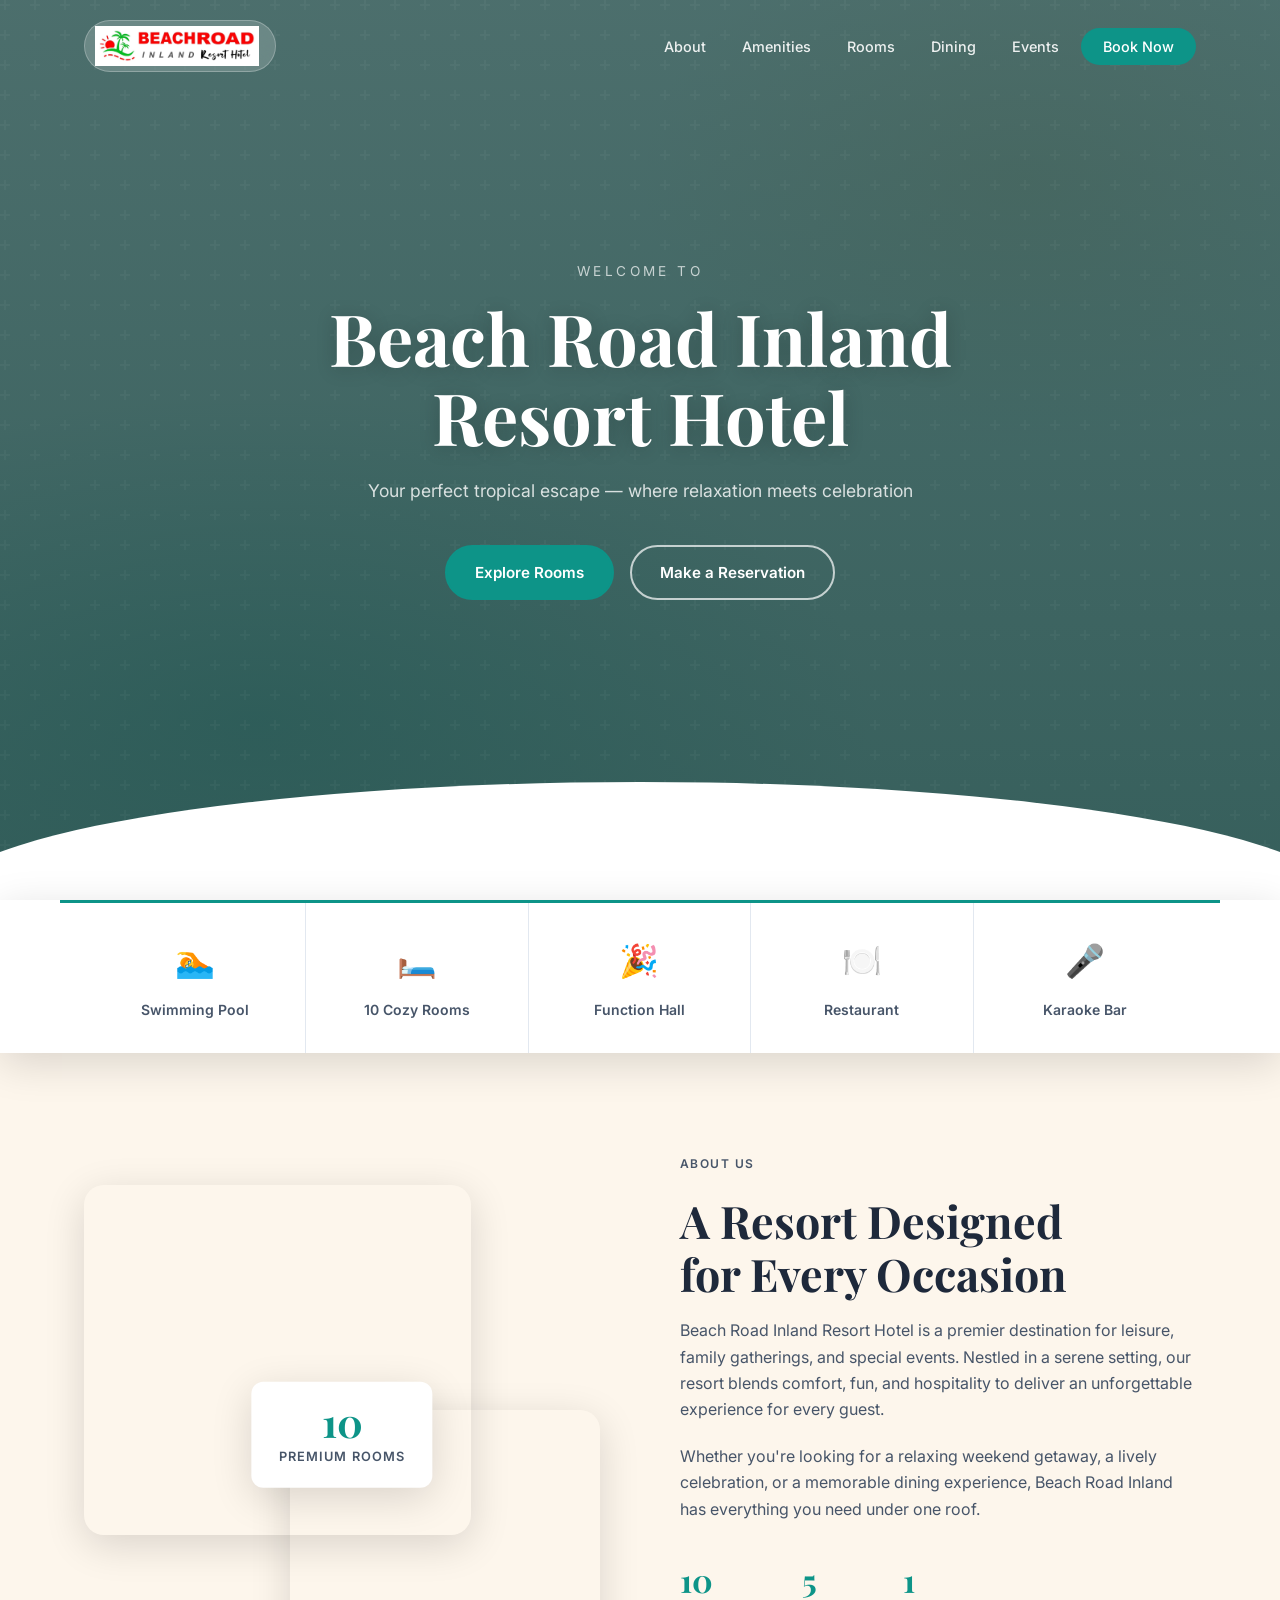
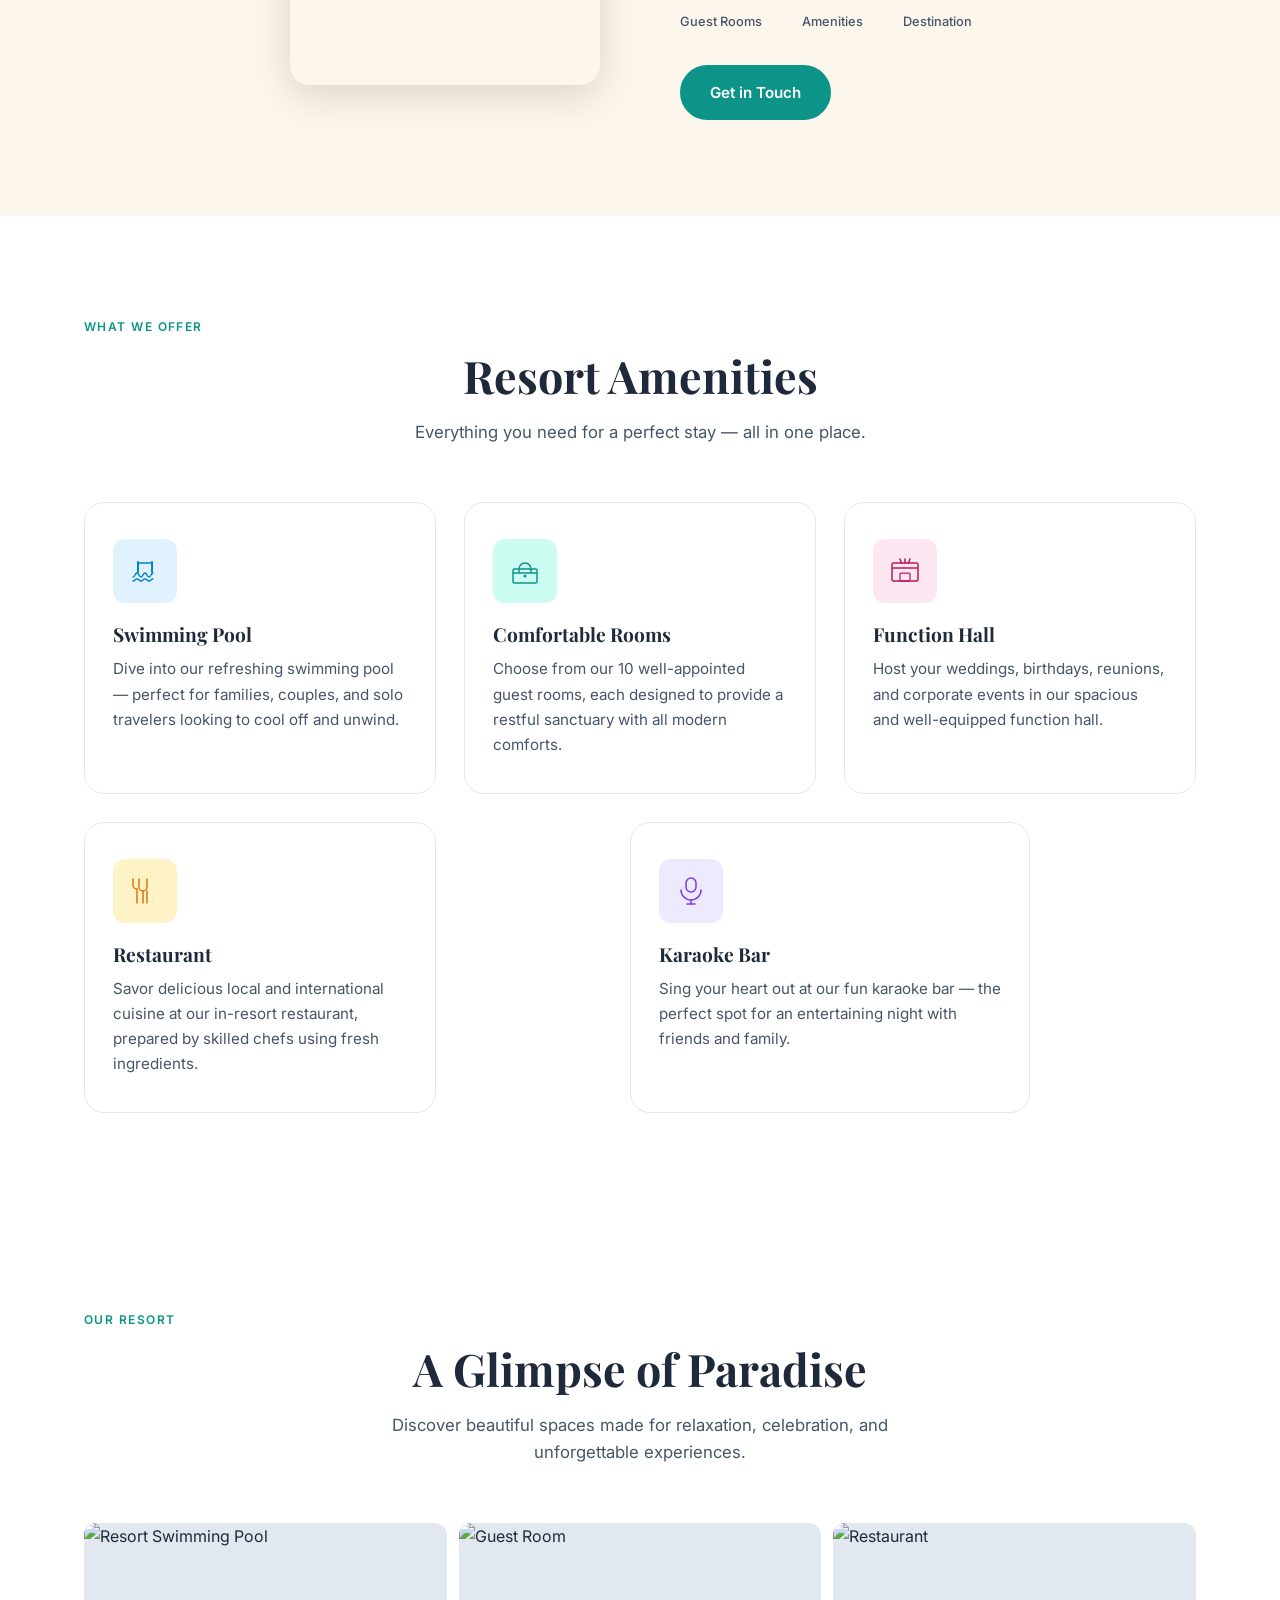
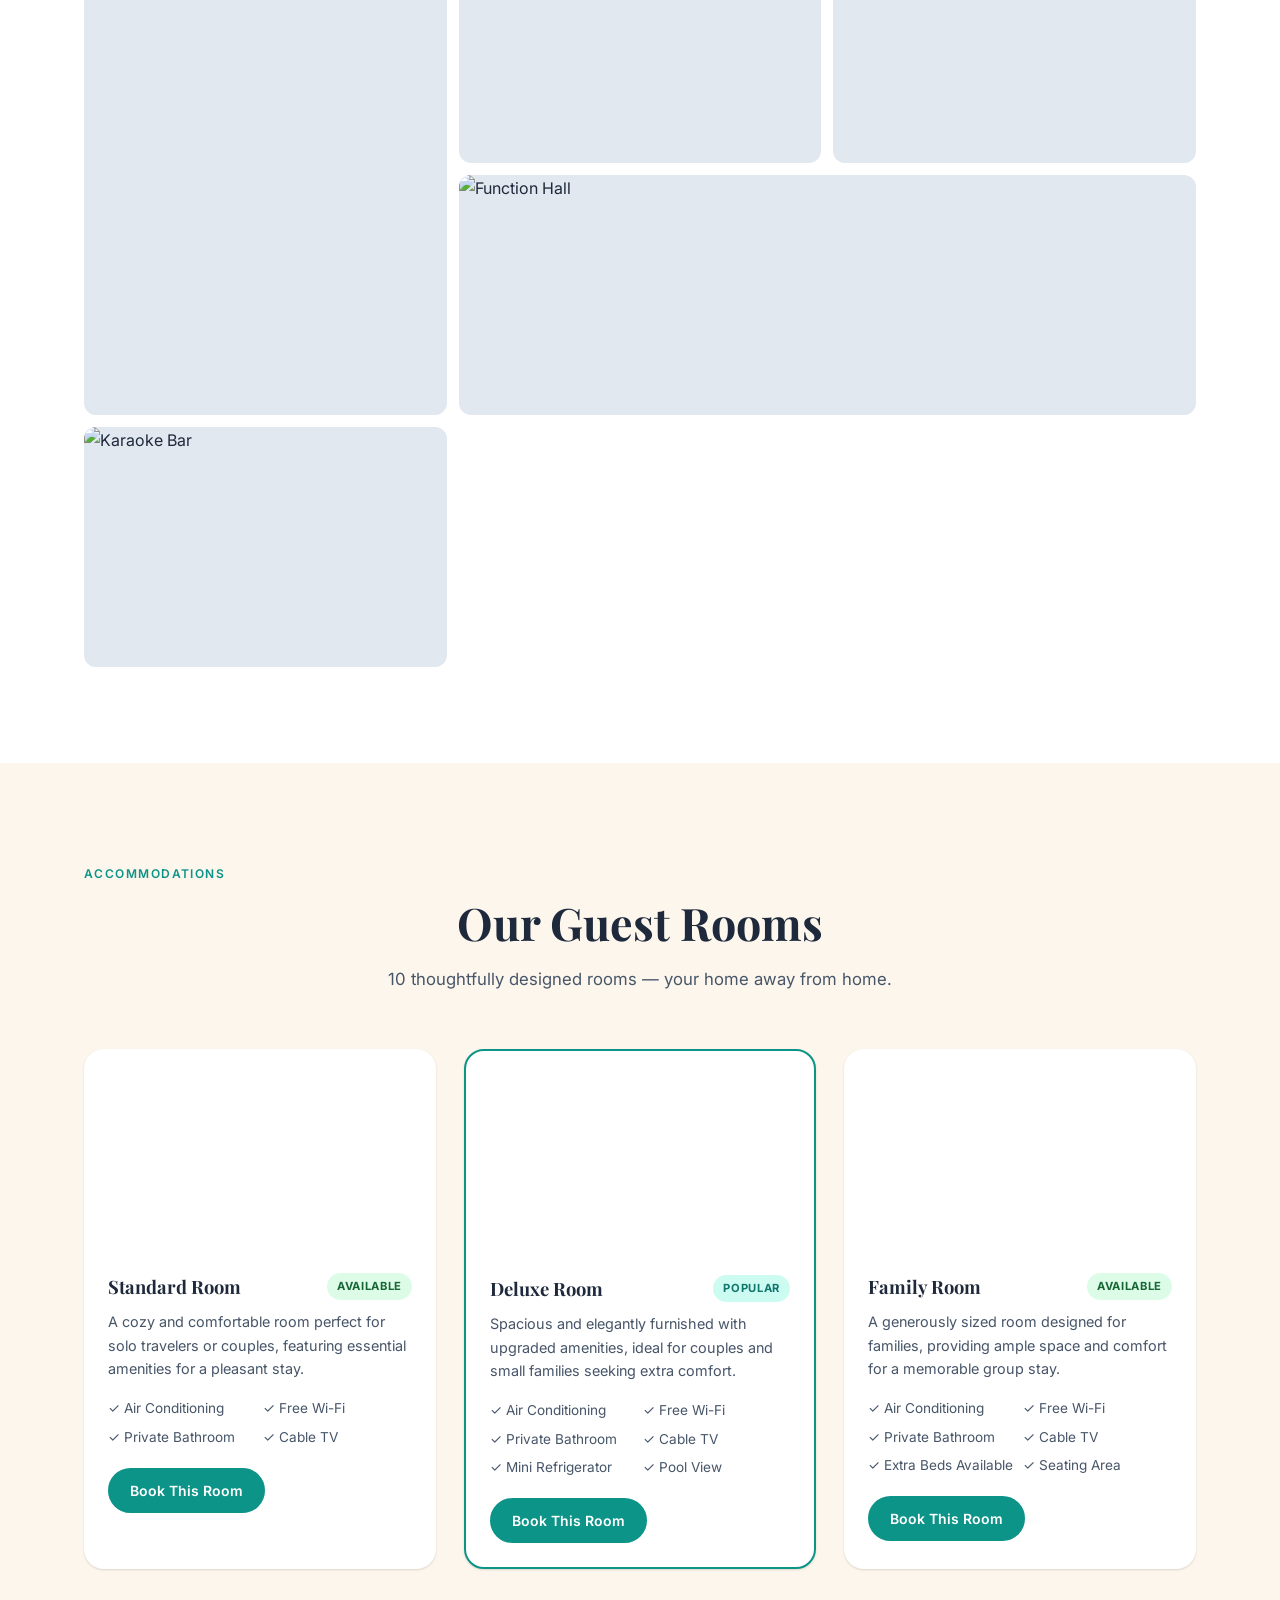
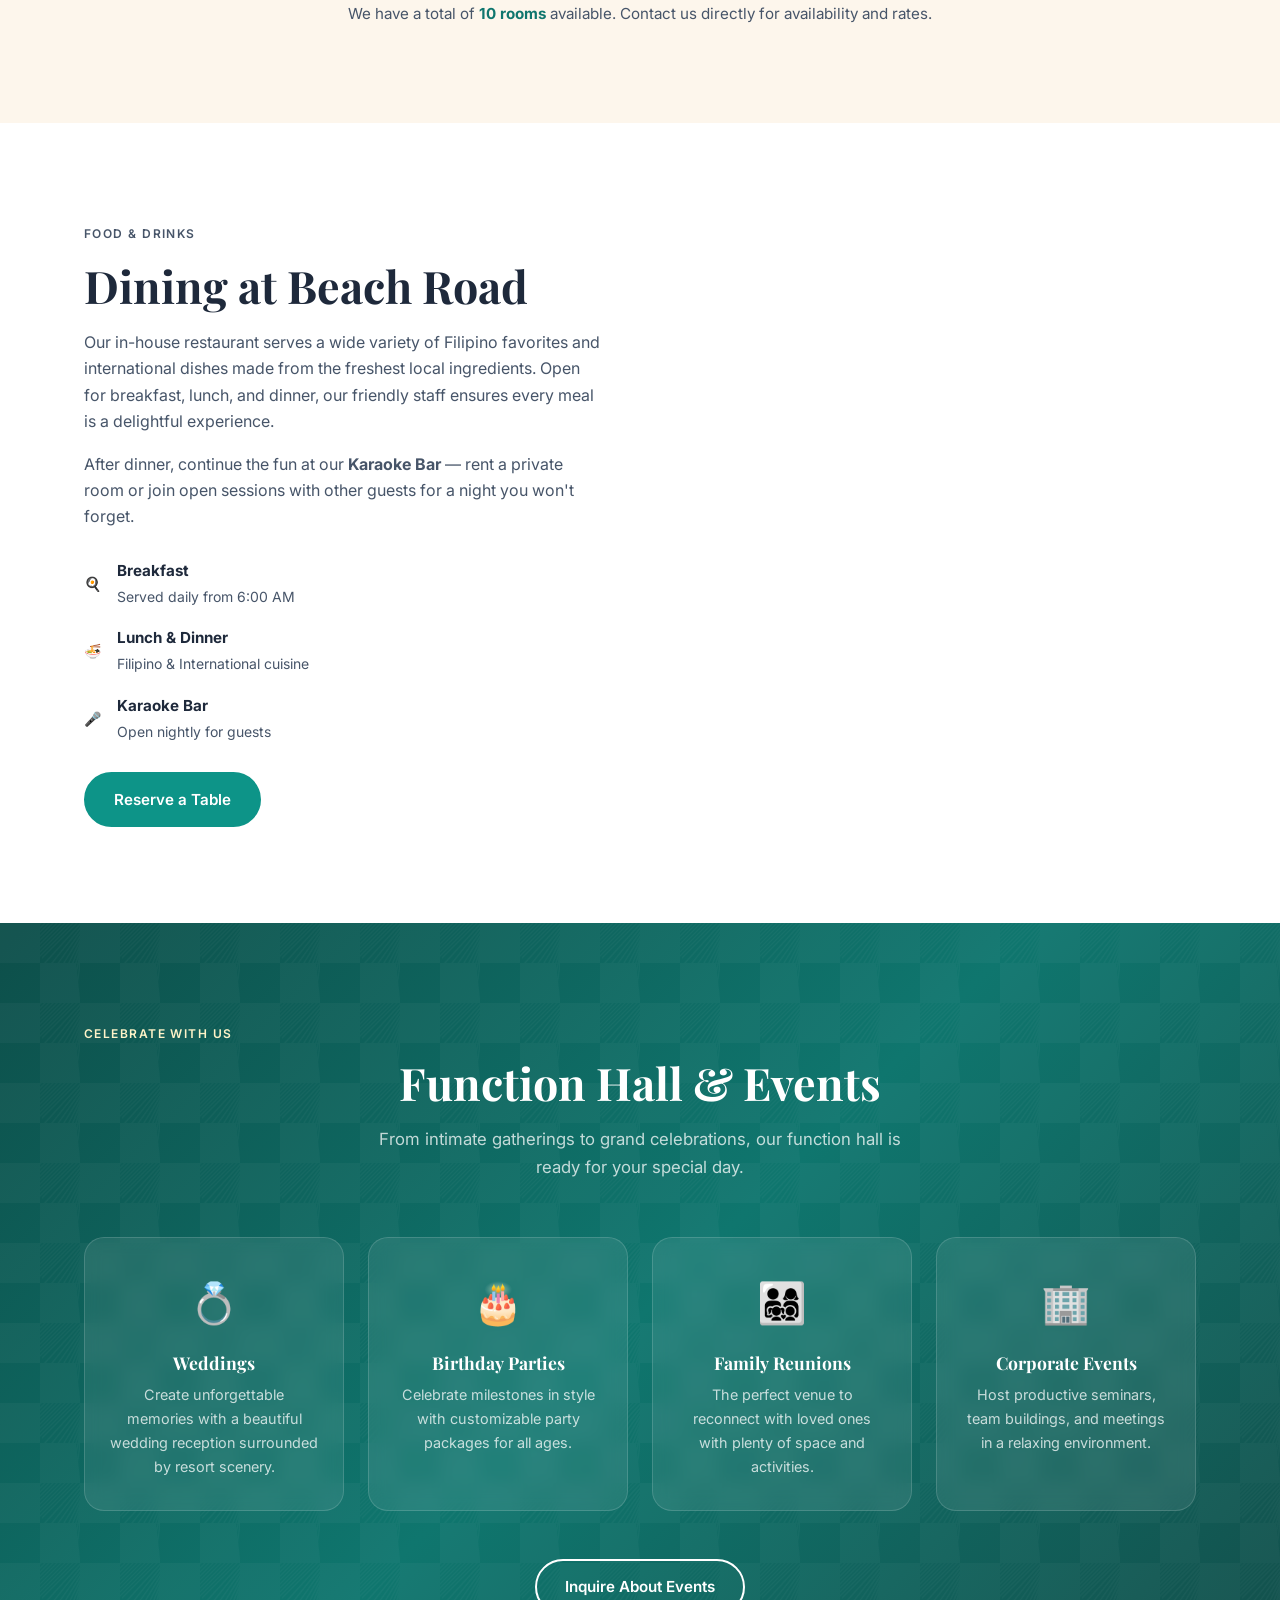
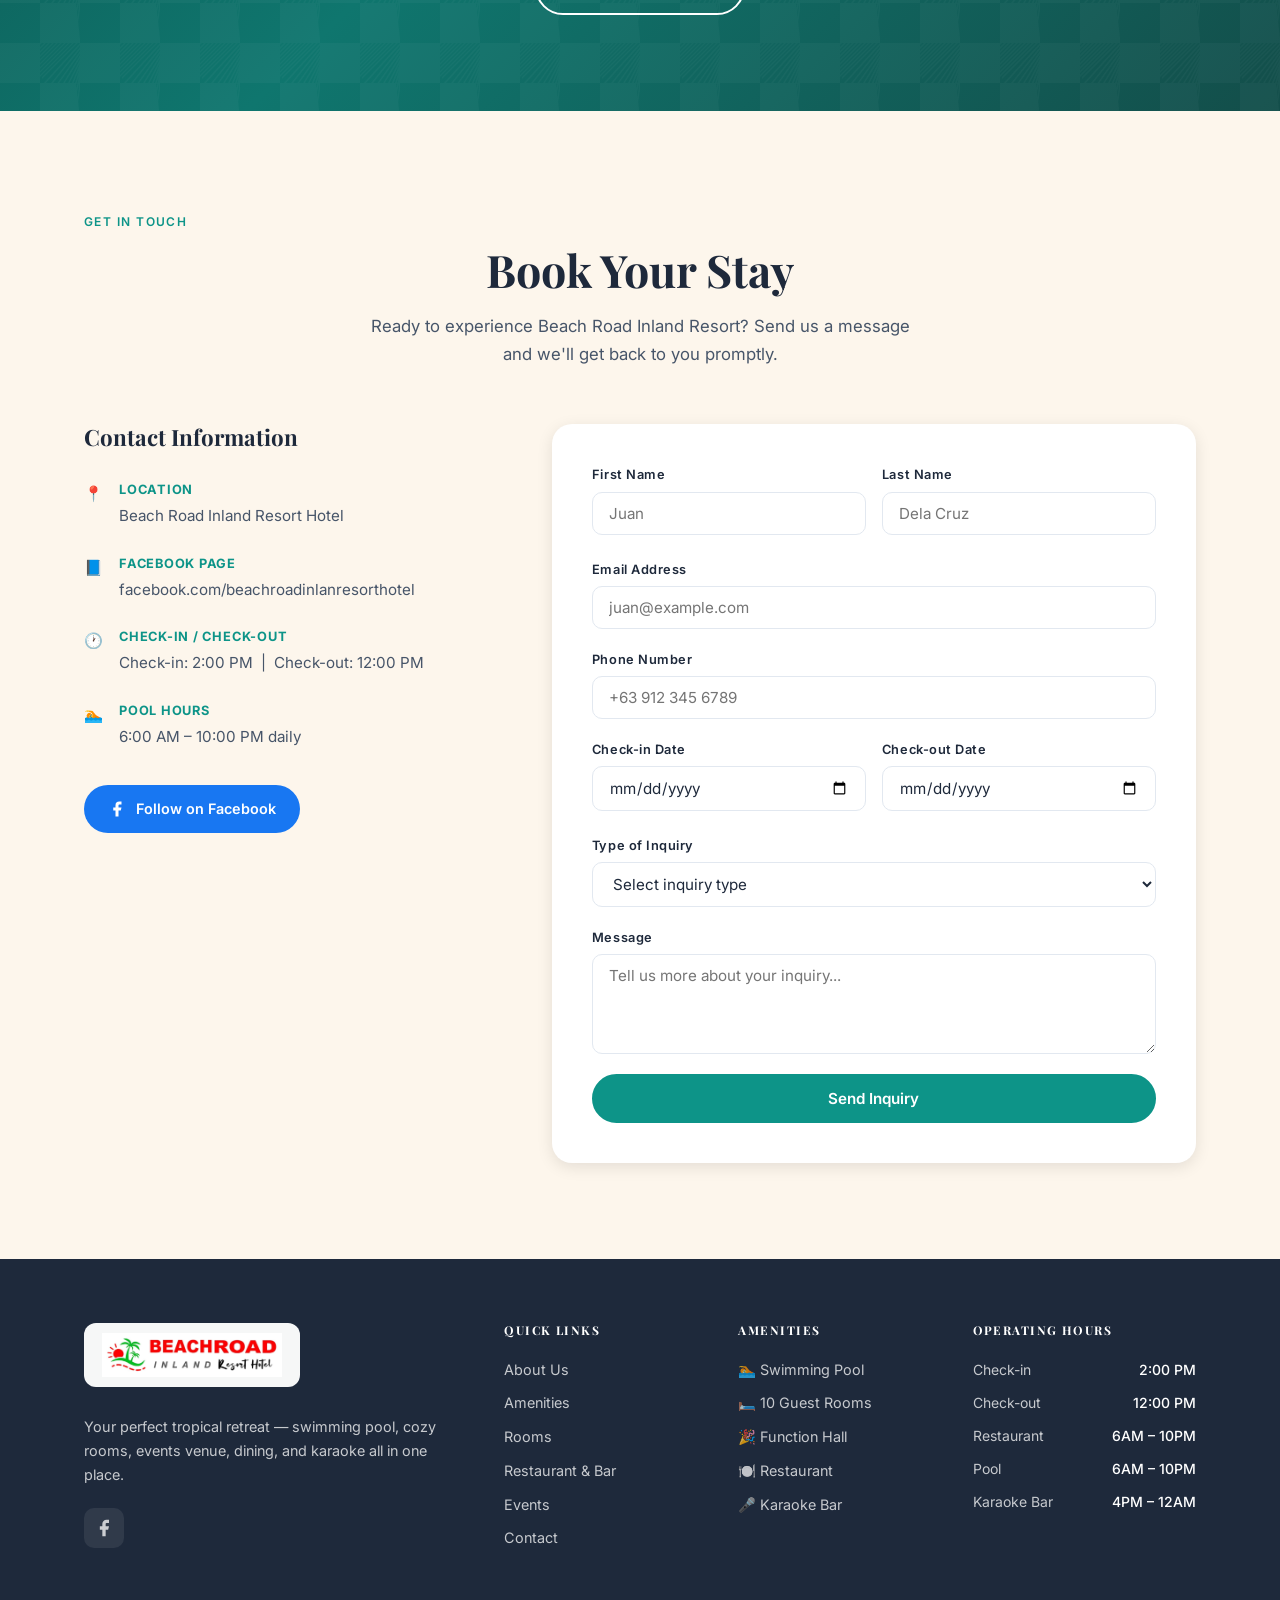
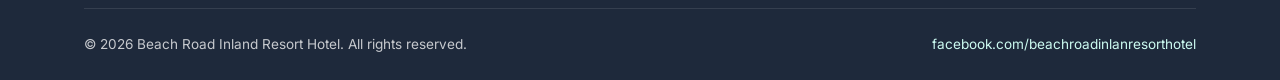
==== index.html @ 3be4e2d8 "Initial commit: Beach Road Inland Resort Hotel website" ====
<!DOCTYPE html>
<html lang="en">
<head>
  <meta charset="UTF-8" />
  <meta name="viewport" content="width=device-width, initial-scale=1.0" />
  <title>Beach Road Inland Resort Hotel</title>
  <meta name="description" content="Beach Road Inland Resort Hotel – Your perfect getaway with swimming pool, comfortable rooms, function hall, restaurant, and karaoke bar." />
  <link rel="stylesheet" href="styles.css" />
  <link rel="preconnect" href="https://fonts.googleapis.com" />
  <link rel="preconnect" href="https://fonts.gstatic.com" crossorigin />
  <link href="https://fonts.googleapis.com/css2?family=Playfair+Display:wght@400;600;700&family=Inter:wght@300;400;500;600&display=swap" rel="stylesheet" />
</head>
<body>

  <!-- ── NAVIGATION ── -->
  <nav class="navbar" id="navbar">
    <div class="nav-container">
      <a href="#home" class="nav-logo">
        <img src="images/beachroad-logo.png" alt="Beach Road Inland Resort Hotel" class="nav-logo-img" />
      </a>
      <button class="nav-toggle" id="navToggle" aria-label="Toggle navigation">
        <span></span><span></span><span></span>
      </button>
      <ul class="nav-menu" id="navMenu">
        <li><a href="#about" class="nav-link">About</a></li>
        <li><a href="#amenities" class="nav-link">Amenities</a></li>
        <li><a href="#rooms" class="nav-link">Rooms</a></li>
        <li><a href="#dining" class="nav-link">Dining</a></li>
        <li><a href="#events" class="nav-link">Events</a></li>
        <li><a href="#contact" class="nav-link btn-nav">Book Now</a></li>
      </ul>
    </div>
  </nav>

  <!-- ── HERO ── -->
  <section class="hero" id="home">
    <div class="hero-overlay"></div>
    <div class="hero-content">
      <p class="hero-tagline">Welcome to</p>
      <h1 class="hero-title">Beach Road Inland<br>Resort Hotel</h1>
      <p class="hero-subtitle">Your perfect tropical escape — where relaxation meets celebration</p>
      <div class="hero-actions">
        <a href="#rooms" class="btn btn-primary">Explore Rooms</a>
        <a href="#contact" class="btn btn-outline">Make a Reservation</a>
      </div>
    </div>
    <div class="hero-scroll">
      <span>Scroll Down</span>
      <div class="scroll-arrow"></div>
    </div>
  </section>

  <!-- ── HIGHLIGHTS STRIP ── -->
  <section class="highlights">
    <div class="highlights-grid">
      <div class="highlight-item">
        <div class="highlight-icon">🏊</div>
        <span>Swimming Pool</span>
      </div>
      <div class="highlight-item">
        <div class="highlight-icon">🛏️</div>
        <span>10 Cozy Rooms</span>
      </div>
      <div class="highlight-item">
        <div class="highlight-icon">🎉</div>
        <span>Function Hall</span>
      </div>
      <div class="highlight-item">
        <div class="highlight-icon">🍽️</div>
        <span>Restaurant</span>
      </div>
      <div class="highlight-item">
        <div class="highlight-icon">🎤</div>
        <span>Karaoke Bar</span>
      </div>
    </div>
  </section>

  <!-- ── ABOUT ── -->
  <section class="about section" id="about">
    <div class="container">
      <div class="about-grid">
        <div class="about-image-wrap">
          <div class="about-img about-img-1"></div>
          <div class="about-img about-img-2"></div>
          <div class="about-badge">
            <strong>10</strong>
            <span>Premium Rooms</span>
          </div>
        </div>
        <div class="about-text">
          <p class="section-label">About Us</p>
          <h2 class="section-title">A Resort Designed<br>for Every Occasion</h2>
          <p>Beach Road Inland Resort Hotel is a premier destination for leisure, family gatherings, and special events. Nestled in a serene setting, our resort blends comfort, fun, and hospitality to deliver an unforgettable experience for every guest.</p>
          <p>Whether you're looking for a relaxing weekend getaway, a lively celebration, or a memorable dining experience, Beach Road Inland has everything you need under one roof.</p>
          <div class="about-stats">
            <div class="stat">
              <strong>10</strong>
              <span>Guest Rooms</span>
            </div>
            <div class="stat">
              <strong>5</strong>
              <span>Amenities</span>
            </div>
            <div class="stat">
              <strong>1</strong>
              <span>Destination</span>
            </div>
          </div>
          <a href="#contact" class="btn btn-primary">Get in Touch</a>
        </div>
      </div>
    </div>
  </section>

  <!-- ── AMENITIES ── -->
  <section class="amenities section" id="amenities">
    <div class="container">
      <p class="section-label center">What We Offer</p>
      <h2 class="section-title center">Resort Amenities</h2>
      <p class="section-desc">Everything you need for a perfect stay — all in one place.</p>
      <div class="amenities-grid">

        <div class="amenity-card" data-aos="fade-up">
          <div class="amenity-icon-wrap pool">
            <svg viewBox="0 0 64 64" fill="none" xmlns="http://www.w3.org/2000/svg"><path d="M8 44c4 0 4-8 8-8s4 8 8 8 4-8 8-8 4 8 8 8 4-8 8-8" stroke="currentColor" stroke-width="3" stroke-linecap="round"/><rect x="16" y="12" width="4" height="24" rx="2" fill="currentColor"/><rect x="44" y="12" width="4" height="24" rx="2" fill="currentColor"/><path d="M20 16h24" stroke="currentColor" stroke-width="3" stroke-linecap="round"/><path d="M8 52c4 0 4-4 8-4s4 4 8 4 4-4 8-4 4 4 8 4 4-4 8-4" stroke="currentColor" stroke-width="3" stroke-linecap="round"/></svg>
          </div>
          <h3>Swimming Pool</h3>
          <p>Dive into our refreshing swimming pool — perfect for families, couples, and solo travelers looking to cool off and unwind.</p>
        </div>

        <div class="amenity-card" data-aos="fade-up" data-aos-delay="100">
          <div class="amenity-icon-wrap rooms">
            <svg viewBox="0 0 64 64" fill="none" xmlns="http://www.w3.org/2000/svg"><rect x="8" y="28" width="48" height="28" rx="3" stroke="currentColor" stroke-width="3"/><path d="M8 36h48" stroke="currentColor" stroke-width="3"/><path d="M20 36V28a12 12 0 0 1 24 0v8" stroke="currentColor" stroke-width="3"/><circle cx="32" cy="42" r="3" fill="currentColor"/></svg>
          </div>
          <h3>Comfortable Rooms</h3>
          <p>Choose from our 10 well-appointed guest rooms, each designed to provide a restful sanctuary with all modern comforts.</p>
        </div>

        <div class="amenity-card" data-aos="fade-up" data-aos-delay="200">
          <div class="amenity-icon-wrap hall">
            <svg viewBox="0 0 64 64" fill="none" xmlns="http://www.w3.org/2000/svg"><rect x="6" y="16" width="52" height="36" rx="3" stroke="currentColor" stroke-width="3"/><path d="M6 26h52" stroke="currentColor" stroke-width="3"/><path d="M32 8v8M22 8l3 8M42 8l-3 8" stroke="currentColor" stroke-width="3" stroke-linecap="round"/><rect x="22" y="36" width="20" height="16" rx="2" stroke="currentColor" stroke-width="2.5"/></svg>
          </div>
          <h3>Function Hall</h3>
          <p>Host your weddings, birthdays, reunions, and corporate events in our spacious and well-equipped function hall.</p>
        </div>

        <div class="amenity-card" data-aos="fade-up" data-aos-delay="300">
          <div class="amenity-icon-wrap restaurant">
            <svg viewBox="0 0 64 64" fill="none" xmlns="http://www.w3.org/2000/svg"><path d="M20 8v16c0 4.4 3.6 8 8 8s8-3.6 8-8V8" stroke="currentColor" stroke-width="3" stroke-linecap="round"/><path d="M28 32v24M36 32v24" stroke="currentColor" stroke-width="3" stroke-linecap="round"/><path d="M8 8v12a8 8 0 0 0 8 8v28" stroke="currentColor" stroke-width="3" stroke-linecap="round"/></svg>
          </div>
          <h3>Restaurant</h3>
          <p>Savor delicious local and international cuisine at our in-resort restaurant, prepared by skilled chefs using fresh ingredients.</p>
        </div>

        <div class="amenity-card" data-aos="fade-up" data-aos-delay="400">
          <div class="amenity-icon-wrap karaoke">
            <svg viewBox="0 0 64 64" fill="none" xmlns="http://www.w3.org/2000/svg"><rect x="22" y="6" width="20" height="28" rx="10" stroke="currentColor" stroke-width="3"/><path d="M12 30a20 20 0 0 0 40 0" stroke="currentColor" stroke-width="3" stroke-linecap="round"/><path d="M32 50v8M24 58h16" stroke="currentColor" stroke-width="3" stroke-linecap="round"/></svg>
          </div>
          <h3>Karaoke Bar</h3>
          <p>Sing your heart out at our fun karaoke bar — the perfect spot for an entertaining night with friends and family.</p>
        </div>

      </div>
    </div>
  </section>

  <!-- ── PHOTO GALLERY ── -->
  <section class="gallery section">
    <div class="container">
      <p class="section-label center">Our Resort</p>
      <h2 class="section-title center">A Glimpse of Paradise</h2>
      <p class="section-desc">Discover beautiful spaces made for relaxation, celebration, and unforgettable experiences.</p>
      <div class="gallery-grid">
        <div class="gallery-item gi-tall">
          <img src="https://images.unsplash.com/photo-1566073771259-6a8506099945?w=800&h=900&fit=crop&q=80&auto=format" alt="Resort Swimming Pool" loading="lazy" />
          <div class="gallery-caption">Swimming Pool</div>
        </div>
        <div class="gallery-item">
          <img src="https://images.unsplash.com/photo-1631049307264-da0ec9d70304?w=700&h=420&fit=crop&q=80&auto=format" alt="Guest Room" loading="lazy" />
          <div class="gallery-caption">Guest Rooms</div>
        </div>
        <div class="gallery-item">
          <img src="https://images.unsplash.com/photo-1414235077428-338989a2e8c0?w=700&h=420&fit=crop&q=80&auto=format" alt="Restaurant" loading="lazy" />
          <div class="gallery-caption">Restaurant</div>
        </div>
        <div class="gallery-item gi-wide">
          <img src="https://images.unsplash.com/photo-1519167758481-83f550bb49b3?w=1000&h=480&fit=crop&q=80&auto=format" alt="Function Hall" loading="lazy" />
          <div class="gallery-caption">Function Hall &amp; Events</div>
        </div>
        <div class="gallery-item">
          <img src="https://images.unsplash.com/photo-1516997121675-4c2d1684aa3e?w=700&h=420&fit=crop&q=80&auto=format" alt="Karaoke Bar" loading="lazy" />
          <div class="gallery-caption">Karaoke Bar</div>
        </div>
      </div>
    </div>
  </section>

  <!-- ── ROOMS ── -->
  <section class="rooms section" id="rooms">
    <div class="container">
      <p class="section-label center">Accommodations</p>
      <h2 class="section-title center">Our Guest Rooms</h2>
      <p class="section-desc">10 thoughtfully designed rooms — your home away from home.</p>
      <div class="rooms-grid">

        <div class="room-card">
          <div class="room-img room-standard"></div>
          <div class="room-info">
            <div class="room-header">
              <h3>Standard Room</h3>
              <span class="room-badge">Available</span>
            </div>
            <p>A cozy and comfortable room perfect for solo travelers or couples, featuring essential amenities for a pleasant stay.</p>
            <ul class="room-features">
              <li>✓ Air Conditioning</li>
              <li>✓ Free Wi-Fi</li>
              <li>✓ Private Bathroom</li>
              <li>✓ Cable TV</li>
            </ul>
            <a href="#contact" class="btn btn-primary btn-sm">Book This Room</a>
          </div>
        </div>

        <div class="room-card featured">
          <div class="room-img room-deluxe"></div>
          <div class="room-info">
            <div class="room-header">
              <h3>Deluxe Room</h3>
              <span class="room-badge featured">Popular</span>
            </div>
            <p>Spacious and elegantly furnished with upgraded amenities, ideal for couples and small families seeking extra comfort.</p>
            <ul class="room-features">
              <li>✓ Air Conditioning</li>
              <li>✓ Free Wi-Fi</li>
              <li>✓ Private Bathroom</li>
              <li>✓ Cable TV</li>
              <li>✓ Mini Refrigerator</li>
              <li>✓ Pool View</li>
            </ul>
            <a href="#contact" class="btn btn-primary btn-sm">Book This Room</a>
          </div>
        </div>

        <div class="room-card">
          <div class="room-img room-family"></div>
          <div class="room-info">
            <div class="room-header">
              <h3>Family Room</h3>
              <span class="room-badge">Available</span>
            </div>
            <p>A generously sized room designed for families, providing ample space and comfort for a memorable group stay.</p>
            <ul class="room-features">
              <li>✓ Air Conditioning</li>
              <li>✓ Free Wi-Fi</li>
              <li>✓ Private Bathroom</li>
              <li>✓ Cable TV</li>
              <li>✓ Extra Beds Available</li>
              <li>✓ Seating Area</li>
            </ul>
            <a href="#contact" class="btn btn-primary btn-sm">Book This Room</a>
          </div>
        </div>

      </div>
      <p class="rooms-note">We have a total of <strong>10 rooms</strong> available. Contact us directly for availability and rates.</p>
    </div>
  </section>

  <!-- ── DINING ── -->
  <section class="dining section" id="dining">
    <div class="container">
      <div class="dining-grid">
        <div class="dining-text">
          <p class="section-label">Food & Drinks</p>
          <h2 class="section-title">Dining at Beach Road</h2>
          <p>Our in-house restaurant serves a wide variety of Filipino favorites and international dishes made from the freshest local ingredients. Open for breakfast, lunch, and dinner, our friendly staff ensures every meal is a delightful experience.</p>
          <p>After dinner, continue the fun at our <strong>Karaoke Bar</strong> — rent a private room or join open sessions with other guests for a night you won't forget.</p>
          <div class="dining-features">
            <div class="dining-feature">
              <span class="df-icon">🍳</span>
              <div>
                <strong>Breakfast</strong>
                <span>Served daily from 6:00 AM</span>
              </div>
            </div>
            <div class="dining-feature">
              <span class="df-icon">🍜</span>
              <div>
                <strong>Lunch & Dinner</strong>
                <span>Filipino & International cuisine</span>
              </div>
            </div>
            <div class="dining-feature">
              <span class="df-icon">🎤</span>
              <div>
                <strong>Karaoke Bar</strong>
                <span>Open nightly for guests</span>
              </div>
            </div>
          </div>
          <a href="#contact" class="btn btn-primary">Reserve a Table</a>
        </div>
        <div class="dining-images">
          <div class="d-img d-img-1"></div>
          <div class="d-img d-img-2"></div>
        </div>
      </div>
    </div>
  </section>

  <!-- ── EVENTS ── -->
  <section class="events section" id="events">
    <div class="events-bg">
      <div class="container">
        <p class="section-label center light">Celebrate With Us</p>
        <h2 class="section-title center light">Function Hall & Events</h2>
        <p class="section-desc light">From intimate gatherings to grand celebrations, our function hall is ready for your special day.</p>
        <div class="events-grid">
          <div class="event-item">
            <div class="event-icon">💍</div>
            <h3>Weddings</h3>
            <p>Create unforgettable memories with a beautiful wedding reception surrounded by resort scenery.</p>
          </div>
          <div class="event-item">
            <div class="event-icon">🎂</div>
            <h3>Birthday Parties</h3>
            <p>Celebrate milestones in style with customizable party packages for all ages.</p>
          </div>
          <div class="event-item">
            <div class="event-icon">👨‍👩‍👧‍👦</div>
            <h3>Family Reunions</h3>
            <p>The perfect venue to reconnect with loved ones with plenty of space and activities.</p>
          </div>
          <div class="event-item">
            <div class="event-icon">🏢</div>
            <h3>Corporate Events</h3>
            <p>Host productive seminars, team buildings, and meetings in a relaxing environment.</p>
          </div>
        </div>
        <a href="#contact" class="btn btn-outline-white">Inquire About Events</a>
      </div>
    </div>
  </section>

  <!-- ── CONTACT / BOOKING ── -->
  <section class="contact section" id="contact">
    <div class="container">
      <p class="section-label center">Get In Touch</p>
      <h2 class="section-title center">Book Your Stay</h2>
      <p class="section-desc">Ready to experience Beach Road Inland Resort? Send us a message and we'll get back to you promptly.</p>
      <div class="contact-grid">

        <div class="contact-info">
          <h3>Contact Information</h3>
          <div class="contact-item">
            <span class="c-icon">📍</span>
            <div>
              <strong>Location</strong>
              <span>Beach Road Inland Resort Hotel</span>
            </div>
          </div>
          <div class="contact-item">
            <span class="c-icon">📘</span>
            <div>
              <strong>Facebook Page</strong>
              <a href="https://www.facebook.com/beachroadinlanresorthotel" target="_blank" rel="noopener noreferrer">facebook.com/beachroadinlanresorthotel</a>
            </div>
          </div>
          <div class="contact-item">
            <span class="c-icon">🕐</span>
            <div>
              <strong>Check-in / Check-out</strong>
              <span>Check-in: 2:00 PM &nbsp;|&nbsp; Check-out: 12:00 PM</span>
            </div>
          </div>
          <div class="contact-item">
            <span class="c-icon">🏊</span>
            <div>
              <strong>Pool Hours</strong>
              <span>6:00 AM – 10:00 PM daily</span>
            </div>
          </div>
          <div class="social-links">
            <a href="https://www.facebook.com/beachroadinlanresorthotel" target="_blank" rel="noopener noreferrer" class="social-btn facebook">
              <svg viewBox="0 0 24 24" fill="currentColor"><path d="M18 2h-3a5 5 0 0 0-5 5v3H7v4h3v8h4v-8h3l1-4h-4V7a1 1 0 0 1 1-1h3z"/></svg>
              Follow on Facebook
            </a>
          </div>
        </div>

        <form class="contact-form" id="contactForm" novalidate>
          <div class="form-row">
            <div class="form-group">
              <label for="fname">First Name</label>
              <input type="text" id="fname" name="fname" placeholder="Juan" required />
            </div>
            <div class="form-group">
              <label for="lname">Last Name</label>
              <input type="text" id="lname" name="lname" placeholder="Dela Cruz" required />
            </div>
          </div>
          <div class="form-group">
            <label for="email">Email Address</label>
            <input type="email" id="email" name="email" placeholder="juan@example.com" required />
          </div>
          <div class="form-group">
            <label for="phone">Phone Number</label>
            <input type="tel" id="phone" name="phone" placeholder="+63 912 345 6789" />
          </div>
          <div class="form-row">
            <div class="form-group">
              <label for="checkin">Check-in Date</label>
              <input type="date" id="checkin" name="checkin" />
            </div>
            <div class="form-group">
              <label for="checkout">Check-out Date</label>
              <input type="date" id="checkout" name="checkout" />
            </div>
          </div>
          <div class="form-group">
            <label for="inquiry">Type of Inquiry</label>
            <select id="inquiry" name="inquiry">
              <option value="">Select inquiry type</option>
              <option value="room">Room Booking</option>
              <option value="event">Event / Function Hall</option>
              <option value="dining">Restaurant Reservation</option>
              <option value="package">Special Package</option>
              <option value="other">Other</option>
            </select>
          </div>
          <div class="form-group">
            <label for="message">Message</label>
            <textarea id="message" name="message" rows="4" placeholder="Tell us more about your inquiry..."></textarea>
          </div>
          <button type="submit" class="btn btn-primary btn-full">Send Inquiry</button>
          <div class="form-success" id="formSuccess">
            ✓ Thank you! We'll get back to you shortly.
          </div>
        </form>

      </div>
    </div>
  </section>

  <!-- ── FOOTER ── -->
  <footer class="footer">
    <div class="container">
      <div class="footer-grid">
        <div class="footer-brand">
          <div class="footer-logo">
            <img src="images/beachroad-logo.png" alt="Beach Road Inland Resort Hotel" class="footer-logo-img" />
          </div>
          <p>Your perfect tropical retreat — swimming pool, cozy rooms, events venue, dining, and karaoke all in one place.</p>
          <a href="https://www.facebook.com/beachroadinlanresorthotel" target="_blank" rel="noopener noreferrer" class="footer-social">
            <svg viewBox="0 0 24 24" fill="currentColor" width="20" height="20"><path d="M18 2h-3a5 5 0 0 0-5 5v3H7v4h3v8h4v-8h3l1-4h-4V7a1 1 0 0 1 1-1h3z"/></svg>
          </a>
        </div>
        <div class="footer-links">
          <h4>Quick Links</h4>
          <ul>
            <li><a href="#about">About Us</a></li>
            <li><a href="#amenities">Amenities</a></li>
            <li><a href="#rooms">Rooms</a></li>
            <li><a href="#dining">Restaurant & Bar</a></li>
            <li><a href="#events">Events</a></li>
            <li><a href="#contact">Contact</a></li>
          </ul>
        </div>
        <div class="footer-amenities">
          <h4>Amenities</h4>
          <ul>
            <li>🏊 Swimming Pool</li>
            <li>🛏️ 10 Guest Rooms</li>
            <li>🎉 Function Hall</li>
            <li>🍽️ Restaurant</li>
            <li>🎤 Karaoke Bar</li>
          </ul>
        </div>
        <div class="footer-hours">
          <h4>Operating Hours</h4>
          <ul>
            <li><span>Check-in</span><span>2:00 PM</span></li>
            <li><span>Check-out</span><span>12:00 PM</span></li>
            <li><span>Restaurant</span><span>6AM – 10PM</span></li>
            <li><span>Pool</span><span>6AM – 10PM</span></li>
            <li><span>Karaoke Bar</span><span>4PM – 12AM</span></li>
          </ul>
        </div>
      </div>
      <div class="footer-bottom">
        <p>&copy; 2026 Beach Road Inland Resort Hotel. All rights reserved.</p>
        <a href="https://www.facebook.com/beachroadinlanresorthotel" target="_blank" rel="noopener noreferrer">facebook.com/beachroadinlanresorthotel</a>
      </div>
    </div>
  </footer>

  <script src="script.js"></script>
</body>
</html>
---- styles.css ----
/* ──────────────────────────────────────────
   BEACH ROAD INLAND RESORT HOTEL – Stylesheet
   ────────────────────────────────────────── */

/* ── RESET & BASE ── */
*, *::before, *::after { box-sizing: border-box; margin: 0; padding: 0; }

:root {
  --teal:        #0d9488;
  --teal-dark:   #0f766e;
  --teal-light:  #ccfbf1;
  --gold:        #d97706;
  --gold-light:  #fef3c7;
  --sand:        #fdf6ec;
  --dark:        #1e293b;
  --mid:         #475569;
  --light:       #f8fafc;
  --white:       #ffffff;
  --shadow-sm:   0 1px 3px rgba(0,0,0,.08), 0 1px 2px rgba(0,0,0,.06);
  --shadow-md:   0 4px 16px rgba(0,0,0,.10);
  --shadow-lg:   0 10px 40px rgba(0,0,0,.14);
  --radius:      12px;
  --radius-lg:   20px;
  --transition:  .3s cubic-bezier(.4,0,.2,1);
}

html { scroll-behavior: smooth; }

body {
  font-family: 'Inter', sans-serif;
  color: var(--dark);
  background: var(--white);
  line-height: 1.65;
  overflow-x: hidden;
}

img { display: block; max-width: 100%; }
a  { text-decoration: none; color: inherit; }
ul { list-style: none; }

.container {
  max-width: 1160px;
  margin: 0 auto;
  padding: 0 24px;
}

.section { padding: 96px 0; }

/* ── TYPOGRAPHY ── */
h1, h2, h3, h4 { font-family: 'Playfair Display', serif; line-height: 1.2; }

.section-label {
  display: inline-block;
  font-size: .75rem;
  font-weight: 600;
  letter-spacing: .12em;
  text-transform: uppercase;
  color: var(--teal);
  margin-bottom: 12px;
}
.section-label.center, .center { text-align: center; }
.section-title {
  font-size: clamp(1.8rem, 4vw, 2.8rem);
  color: var(--dark);
  margin-bottom: 16px;
}
.section-title.center { text-align: center; }
.section-desc {
  max-width: 560px;
  margin: 0 auto 56px;
  text-align: center;
  color: var(--mid);
  font-size: 1.05rem;
}

/* ── BUTTONS ── */
.btn {
  display: inline-flex;
  align-items: center;
  gap: 8px;
  padding: 13px 28px;
  border-radius: 50px;
  font-size: .95rem;
  font-weight: 600;
  font-family: 'Inter', sans-serif;
  cursor: pointer;
  border: 2px solid transparent;
  transition: var(--transition);
}
.btn-primary {
  background: var(--teal);
  color: var(--white);
  border-color: var(--teal);
}
.btn-primary:hover {
  background: var(--teal-dark);
  border-color: var(--teal-dark);
  transform: translateY(-2px);
  box-shadow: 0 8px 24px rgba(13,148,136,.35);
}
.btn-outline {
  background: transparent;
  color: var(--white);
  border-color: rgba(255,255,255,.7);
}
.btn-outline:hover {
  background: var(--white);
  color: var(--teal);
  border-color: var(--white);
}
.btn-outline-white {
  background: transparent;
  color: var(--white);
  border-color: var(--white);
}
.btn-outline-white:hover {
  background: var(--white);
  color: var(--teal-dark);
}
.btn-sm { padding: 9px 20px; font-size: .875rem; }
.btn-full { width: 100%; justify-content: center; }

/* ── LOGO IMAGE ── */
/*
  Three-state scheme for a white-background PNG logo:
  1. Transparent navbar (dark hero bg)   → frosted glass pill — logo original colors visible
  2. Scrolled navbar   (white bg)        → teal monochrome blend via sepia+hue-rotate
  3. Footer            (dark bg)         → white rounded card container — logo original colors
*/

/* State 1 – transparent navbar: glass pill wraps the logo */
.nav-logo {
  display: flex;
  align-items: center;
  background: rgba(255, 255, 255, 0.18);
  backdrop-filter: blur(12px);
  -webkit-backdrop-filter: blur(12px);
  border: 1px solid rgba(255, 255, 255, 0.25);
  border-radius: 50px;
  padding: 5px 16px 5px 10px;
  transition: background var(--transition), border-color var(--transition),
              padding var(--transition), backdrop-filter var(--transition);
}
.nav-logo-img {
  height: 40px;
  width: auto;
  display: block;
  filter: none;  /* show original logo colors on glass pill */
  transition: filter var(--transition), height var(--transition);
}

/* State 2 – scrolled navbar: teal monochrome to match theme (#0d9488) */
.navbar.scrolled .nav-logo {
  background: transparent;
  border-color: transparent;
  backdrop-filter: none;
  -webkit-backdrop-filter: none;
  padding: 0;
}
.navbar.scrolled .nav-logo-img {
  height: 36px;
  /* sepia → hue-rotate converts all colours to teal tones */
  filter: sepia(1) hue-rotate(145deg) saturate(2) brightness(0.82);
}

/* State 3 – footer: white rounded card so logo is readable on dark bg */
.footer-logo-img {
  height: 44px;
  width: auto;
  display: block;
  filter: none;  /* preserve original logo colours */
}

/* ── NAVBAR ── */
.navbar {
  position: fixed;
  top: 0; left: 0; right: 0;
  z-index: 1000;
  padding: 20px 0;
  transition: var(--transition);
}
.navbar.scrolled {
  background: var(--white);
  padding: 12px 0;
  box-shadow: var(--shadow-md);
}
.nav-container {
  max-width: 1160px;
  margin: 0 auto;
  padding: 0 24px;
  display: flex;
  align-items: center;
  justify-content: space-between;
}
/* nav-logo container styles defined above in LOGO IMAGE section */

.nav-menu {
  display: flex;
  align-items: center;
  gap: 8px;
}
.nav-link {
  font-size: .9rem;
  font-weight: 500;
  color: rgba(255,255,255,.9);
  padding: 8px 14px;
  border-radius: 8px;
  transition: var(--transition);
}
.nav-link:hover { color: var(--white); background: rgba(255,255,255,.15); }
.navbar.scrolled .nav-link { color: var(--mid); }
.navbar.scrolled .nav-link:hover { color: var(--teal); background: var(--teal-light); }

.btn-nav {
  background: var(--teal);
  color: var(--white) !important;
  border-radius: 50px;
  padding: 10px 22px;
}
.btn-nav:hover { background: var(--teal-dark) !important; }

.nav-toggle {
  display: none;
  flex-direction: column;
  gap: 5px;
  background: none;
  border: none;
  cursor: pointer;
  padding: 4px;
}
.nav-toggle span {
  display: block;
  width: 24px;
  height: 2px;
  background: var(--white);
  border-radius: 2px;
  transition: var(--transition);
}
.navbar.scrolled .nav-toggle span { background: var(--dark); }

/* ── HERO ── */
.hero {
  position: relative;
  min-height: 100vh;
  display: flex;
  align-items: center;
  justify-content: center;
  background-image: url('https://images.unsplash.com/photo-1566073771259-6a8506099945?w=1920&h=1080&fit=crop&q=85&auto=format');
  background-size: cover;
  background-position: center;
  overflow: hidden;
}
.hero::before {
  content: '';
  position: absolute;
  inset: 0;
  background:
    linear-gradient(to bottom, rgba(7,55,52,0.72) 0%, rgba(10,60,56,0.82) 100%),
    radial-gradient(ellipse 80% 60% at 20% 80%, rgba(13,148,136,.25) 0%, transparent 60%),
    radial-gradient(ellipse 60% 60% at 80% 20%, rgba(217,119,6,.12) 0%, transparent 50%);
}
/* Decorative wave shapes */
.hero::after {
  content: '';
  position: absolute;
  bottom: -2px;
  left: 0; right: 0;
  height: 120px;
  background: var(--white);
  clip-path: ellipse(55% 100% at 50% 100%);
}
.hero-overlay {
  position: absolute;
  inset: 0;
  background: url("data:image/svg+xml,%3Csvg width='60' height='60' viewBox='0 0 60 60' xmlns='http://www.w3.org/2000/svg'%3E%3Cg fill='none' fill-rule='evenodd'%3E%3Cg fill='%23ffffff' fill-opacity='0.03'%3E%3Cpath d='M36 34v-4h-2v4h-4v2h4v4h2v-4h4v-2h-4zm0-30V0h-2v4h-4v2h4v4h2V6h4V4h-4zM6 34v-4H4v4H0v2h4v4h2v-4h4v-2H6zM6 4V0H4v4H0v2h4v4h2V6h4V4H6z'/%3E%3C/g%3E%3C/g%3E%3C/svg%3E");
}
.hero-content {
  position: relative;
  z-index: 2;
  text-align: center;
  color: var(--white);
  padding: 120px 24px 160px;
  max-width: 760px;
}
.hero-tagline {
  font-size: .85rem;
  letter-spacing: .25em;
  text-transform: uppercase;
  color: rgba(255,255,255,.7);
  margin-bottom: 16px;
}
.hero-title {
  font-size: clamp(2.4rem, 6vw, 4.5rem);
  font-weight: 700;
  line-height: 1.1;
  margin-bottom: 20px;
  text-shadow: 0 2px 20px rgba(0,0,0,.2);
}
.hero-subtitle {
  font-size: 1.1rem;
  color: rgba(255,255,255,.8);
  margin-bottom: 40px;
}
.hero-actions {
  display: flex;
  gap: 16px;
  justify-content: center;
  flex-wrap: wrap;
}
.hero-scroll {
  position: absolute;
  bottom: 48px;
  left: 50%;
  transform: translateX(-50%);
  z-index: 2;
  display: flex;
  flex-direction: column;
  align-items: center;
  gap: 8px;
  color: rgba(255,255,255,.6);
  font-size: .75rem;
  letter-spacing: .1em;
}
.scroll-arrow {
  width: 20px;
  height: 20px;
  border-right: 2px solid rgba(255,255,255,.5);
  border-bottom: 2px solid rgba(255,255,255,.5);
  transform: rotate(45deg);
  animation: scrollBounce 1.6s ease-in-out infinite;
}
@keyframes scrollBounce {
  0%, 100% { transform: rotate(45deg) translateY(0); opacity: .5; }
  50%       { transform: rotate(45deg) translateY(6px); opacity: 1; }
}

/* ── HIGHLIGHTS STRIP ── */
.highlights {
  background: var(--white);
  box-shadow: var(--shadow-lg);
  position: relative;
  z-index: 10;
}
.highlights-grid {
  max-width: 1160px;
  margin: 0 auto;
  padding: 0 24px;
  display: grid;
  grid-template-columns: repeat(5, 1fr);
  border-top: 3px solid var(--teal);
}
.highlight-item {
  display: flex;
  flex-direction: column;
  align-items: center;
  gap: 10px;
  padding: 32px 16px;
  font-size: .875rem;
  font-weight: 600;
  color: var(--mid);
  border-right: 1px solid #e2e8f0;
  transition: var(--transition);
  text-align: center;
}
.highlight-item:last-child { border-right: none; }
.highlight-item:hover { color: var(--teal); background: var(--teal-light); }
.highlight-icon { font-size: 2rem; }

/* ── ABOUT ── */
.about { background: var(--sand); }
.about-grid {
  display: grid;
  grid-template-columns: 1fr 1fr;
  gap: 80px;
  align-items: center;
}
.about-image-wrap {
  position: relative;
  height: 500px;
}
.about-img {
  position: absolute;
  border-radius: var(--radius-lg);
  box-shadow: var(--shadow-lg);
  background-size: cover;
  background-position: center;
}
.about-img-1 {
  width: 75%;
  height: 70%;
  top: 0; left: 0;
  background-image: url('https://images.unsplash.com/photo-1582719478250-c89cae4dc85b?w=800&h=600&fit=crop&q=80&auto=format');
  background-size: cover;
  background-position: center;
}
.about-img-2 {
  width: 60%;
  height: 55%;
  bottom: 0; right: 0;
  background-image: url('https://images.unsplash.com/photo-1571896349842-33c89424de2d?w=700&h=500&fit=crop&q=80&auto=format');
  background-size: cover;
  background-position: center;
}
.about-badge {
  position: absolute;
  top: 50%;
  left: 50%;
  transform: translate(-50%, -50%);
  background: var(--white);
  border-radius: var(--radius);
  padding: 20px 28px;
  text-align: center;
  box-shadow: var(--shadow-lg);
  z-index: 2;
}
.about-badge strong { display: block; font-size: 2.5rem; font-family: 'Playfair Display', serif; color: var(--teal); line-height: 1; }
.about-badge span   { font-size: .8rem; font-weight: 600; color: var(--mid); text-transform: uppercase; letter-spacing: .08em; }

.about-text .section-title,
.about-text .section-label { text-align: left; }
.about-text p {
  color: var(--mid);
  margin-bottom: 20px;
}
.about-stats {
  display: flex;
  gap: 40px;
  margin: 32px 0;
}
.stat strong { display: block; font-size: 2rem; font-family: 'Playfair Display', serif; color: var(--teal); }
.stat span   { font-size: .8rem; color: var(--mid); font-weight: 500; }

/* ── AMENITIES ── */
.amenities { background: var(--white); }
.amenities-grid {
  display: grid;
  grid-template-columns: repeat(3, 1fr);
  gap: 28px;
}
.amenity-card {
  background: var(--white);
  border: 1px solid #e2e8f0;
  border-radius: var(--radius-lg);
  padding: 36px 28px;
  transition: var(--transition);
  position: relative;
  overflow: hidden;
}
.amenity-card::before {
  content: '';
  position: absolute;
  top: 0; left: 0; right: 0;
  height: 3px;
  background: var(--teal);
  transform: scaleX(0);
  transition: var(--transition);
  transform-origin: left;
}
.amenity-card:hover { transform: translateY(-6px); box-shadow: var(--shadow-lg); }
.amenity-card:hover::before { transform: scaleX(1); }

.amenity-icon-wrap {
  width: 64px;
  height: 64px;
  border-radius: var(--radius);
  display: flex;
  align-items: center;
  justify-content: center;
  margin-bottom: 20px;
}
.amenity-icon-wrap svg { width: 32px; height: 32px; }
.amenity-icon-wrap.pool       { background: #e0f2fe; color: #0284c7; }
.amenity-icon-wrap.rooms      { background: var(--teal-light); color: var(--teal); }
.amenity-icon-wrap.hall       { background: #fce7f3; color: #be185d; }
.amenity-icon-wrap.restaurant { background: var(--gold-light); color: var(--gold); }
.amenity-icon-wrap.karaoke    { background: #ede9fe; color: #7c3aed; }

.amenity-card:last-child {
  grid-column: span 2; /* centers the 5th card in a 3-col grid */
  max-width: 400px;
  justify-self: center;
}
.amenity-card h3 {
  font-size: 1.2rem;
  margin-bottom: 10px;
  color: var(--dark);
}
.amenity-card p { color: var(--mid); font-size: .95rem; }

/* ── PHOTO GALLERY ── */
.gallery { background: var(--white); }
.gallery-grid {
  display: grid;
  grid-template-columns: repeat(3, 1fr);
  grid-template-rows: auto auto;
  gap: 12px;
}
.gallery-item {
  position: relative;
  border-radius: var(--radius);
  overflow: hidden;
  background: #e2e8f0;
}
.gallery-item img {
  width: 100%;
  height: 240px;
  object-fit: cover;
  display: block;
  transition: transform .5s cubic-bezier(.4,0,.2,1);
}
.gallery-item.gi-tall img { height: 100%; min-height: 492px; }
.gallery-item.gi-wide     { grid-column: span 2; }
.gallery-item.gi-wide img { height: 240px; }
.gallery-item.gi-tall     { grid-row: span 2; }
.gallery-item:hover img   { transform: scale(1.06); }
.gallery-caption {
  position: absolute;
  bottom: 0; left: 0; right: 0;
  padding: 28px 16px 14px;
  background: linear-gradient(to top, rgba(7,55,52,0.80) 0%, transparent 100%);
  color: var(--white);
  font-size: .875rem;
  font-weight: 600;
  letter-spacing: .04em;
  opacity: 0;
  transform: translateY(6px);
  transition: opacity .3s ease, transform .3s ease;
}
.gallery-item:hover .gallery-caption { opacity: 1; transform: translateY(0); }

@media (max-width: 768px) {
  .gallery-grid { grid-template-columns: 1fr 1fr; }
  .gallery-item.gi-tall img { min-height: 340px; }
}
@media (max-width: 500px) {
  .gallery-grid { grid-template-columns: 1fr; }
  .gallery-item.gi-tall  { grid-row: span 1; }
  .gallery-item.gi-wide  { grid-column: span 1; }
  .gallery-item.gi-tall img { min-height: 220px; }
}

/* ── ROOMS ── */
.rooms { background: var(--sand); }
.rooms-grid {
  display: grid;
  grid-template-columns: repeat(3, 1fr);
  gap: 28px;
  margin-bottom: 32px;
}
.room-card {
  background: var(--white);
  border-radius: var(--radius-lg);
  overflow: hidden;
  box-shadow: var(--shadow-sm);
  transition: var(--transition);
}
.room-card:hover { transform: translateY(-6px); box-shadow: var(--shadow-lg); }
.room-card.featured { border: 2px solid var(--teal); }

.room-img {
  height: 200px;
  background-size: cover;
  background-position: center;
}
.room-standard {
  background-image: url('https://images.unsplash.com/photo-1631049307264-da0ec9d70304?w=800&h=400&fit=crop&q=80&auto=format');
  background-size: cover;
  background-position: center;
}
.room-deluxe {
  background-image: url('https://images.unsplash.com/photo-1578683010236-d716f9a3f461?w=800&h=400&fit=crop&q=80&auto=format');
  background-size: cover;
  background-position: center;
}
.room-family {
  background-image: url('https://images.unsplash.com/photo-1540518614846-7eded433c457?w=800&h=400&fit=crop&q=80&auto=format');
  background-size: cover;
  background-position: center;
}

.room-info { padding: 24px; }
.room-header {
  display: flex;
  align-items: center;
  justify-content: space-between;
  margin-bottom: 10px;
}
.room-header h3 { font-size: 1.15rem; }
.room-badge {
  font-size: .7rem;
  font-weight: 700;
  letter-spacing: .06em;
  text-transform: uppercase;
  padding: 4px 10px;
  border-radius: 50px;
  background: #dcfce7;
  color: #166534;
}
.room-badge.featured { background: var(--teal-light); color: var(--teal-dark); }
.room-info > p { color: var(--mid); font-size: .9rem; margin-bottom: 16px; }
.room-features {
  display: grid;
  grid-template-columns: 1fr 1fr;
  gap: 6px;
  margin-bottom: 20px;
  font-size: .85rem;
  color: var(--mid);
}
.rooms-note {
  text-align: center;
  color: var(--mid);
  font-size: .95rem;
}
.rooms-note strong { color: var(--teal-dark); }

/* ── DINING ── */
.dining { background: var(--white); }
.dining-grid {
  display: grid;
  grid-template-columns: 1fr 1fr;
  gap: 80px;
  align-items: center;
}
.dining-text .section-title,
.dining-text .section-label { text-align: left; }
.dining-text p { color: var(--mid); margin-bottom: 16px; }
.dining-features { display: flex; flex-direction: column; gap: 16px; margin: 28px 0; }
.dining-feature {
  display: flex;
  align-items: center;
  gap: 16px;
}
.df-icon { font-size: 1.6rem; flex-shrink: 0; }
.dining-feature strong { display: block; font-size: .95rem; color: var(--dark); }
.dining-feature span   { font-size: .875rem; color: var(--mid); }
.dining-images {
  display: grid;
  grid-template-columns: 1fr 1fr;
  grid-template-rows: 1fr 1fr;
  gap: 16px;
  height: 440px;
}
.d-img {
  border-radius: var(--radius);
  background-size: cover;
  background-position: center;
}
.d-img-1 {
  grid-row: span 2;
  background-image: url('https://images.unsplash.com/photo-1414235077428-338989a2e8c0?w=700&h=700&fit=crop&q=80&auto=format');
  background-size: cover;
  background-position: center;
}
.d-img-2 {
  background-image: url('https://images.unsplash.com/photo-1516997121675-4c2d1684aa3e?w=600&h=350&fit=crop&q=80&auto=format');
  background-size: cover;
  background-position: center;
}

/* ── EVENTS ── */
.events { padding: 0; }
.events-bg {
  background: linear-gradient(135deg, #0d4f4a 0%, #0f766e 50%, #134e4a 100%);
  padding: 96px 0;
  position: relative;
  overflow: hidden;
}
.events-bg::before {
  content: '';
  position: absolute;
  inset: 0;
  background: url("data:image/svg+xml,%3Csvg width='80' height='80' viewBox='0 0 80 80' xmlns='http://www.w3.org/2000/svg'%3E%3Cg fill='%23ffffff' fill-opacity='0.03'%3E%3Cpath d='M0 0h40v40H0V0zm40 40h40v40H40V40zm0-40h2l-2 2V0zm0 4l4-4h2l-6 6V4zm0 4l8-8h2L40 10V8zm0 4L52 0h2L40 14v-2zm0 4L56 0h2L40 18v-2zm0 4L60 0h2L40 22v-2zm0 4L64 0h2L40 26v-2zm0 4L68 0h2L40 30v-2zm0 4L72 0h2L40 34v-2zm0 4L76 0h2l-2 2-34 34v-2zm4 4L80 0h2L44 42l-4-2zm4 4L80 4h2L48 46l-4-2zm4 4L80 8h2L52 50l-4-2zm4 4L80 12h2L56 54l-4-2zm4 4L80 16h2L60 58l-4-2zm4 4L80 20h2L64 62l-4-2zm4 4L80 24h2L68 66l-4-2zm4 4L80 28h2L72 70l-4-2zm4 4L80 32h2L76 74l-4-2zm4 4L80 36h2L80 40v2l-4-2zm0 4l4 4v2l-4-4v-2zm0 4l4 4v2l-4-4v-2zm0 4l4 4v2l-4-4v-2z'/%3E%3C/g%3E%3C/svg%3E");
}
.section-title.light,
.section-label.light,
.section-desc.light { color: var(--white); }
.section-desc.light { color: rgba(255,255,255,.75); }
.events .section-label { color: var(--gold-light); }

.events-grid {
  display: grid;
  grid-template-columns: repeat(4, 1fr);
  gap: 24px;
  margin-bottom: 48px;
}
.event-item {
  background: rgba(255,255,255,.08);
  backdrop-filter: blur(8px);
  border: 1px solid rgba(255,255,255,.15);
  border-radius: var(--radius-lg);
  padding: 32px 24px;
  text-align: center;
  color: var(--white);
  transition: var(--transition);
}
.event-item:hover {
  background: rgba(255,255,255,.15);
  transform: translateY(-4px);
}
.event-icon { font-size: 2.5rem; margin-bottom: 16px; }
.event-item h3 { font-size: 1.1rem; margin-bottom: 10px; }
.event-item p  { font-size: .9rem; color: rgba(255,255,255,.75); }
.events-bg .btn-outline-white { display: block; width: fit-content; margin: 0 auto; }

/* ── CONTACT ── */
.contact { background: var(--sand); }
.contact-grid {
  display: grid;
  grid-template-columns: 1fr 1.4fr;
  gap: 60px;
  align-items: start;
}
.contact-info h3 {
  font-size: 1.4rem;
  margin-bottom: 28px;
  color: var(--dark);
}
.contact-item {
  display: flex;
  align-items: flex-start;
  gap: 16px;
  margin-bottom: 24px;
}
.c-icon { font-size: 1.4rem; flex-shrink: 0; margin-top: 2px; }
.contact-item strong { display: block; font-size: .8rem; text-transform: uppercase; letter-spacing: .06em; color: var(--teal); margin-bottom: 2px; }
.contact-item span, .contact-item a { font-size: .95rem; color: var(--mid); }
.contact-item a:hover { color: var(--teal); }

.social-links { margin-top: 36px; }
.social-btn {
  display: inline-flex;
  align-items: center;
  gap: 10px;
  padding: 12px 24px;
  border-radius: 50px;
  font-weight: 600;
  font-size: .9rem;
  transition: var(--transition);
}
.social-btn svg { width: 18px; height: 18px; }
.social-btn.facebook {
  background: #1877f2;
  color: var(--white);
}
.social-btn.facebook:hover {
  background: #0d65d9;
  transform: translateY(-2px);
  box-shadow: 0 6px 20px rgba(24,119,242,.4);
}

/* ── FORM ── */
.contact-form {
  background: var(--white);
  border-radius: var(--radius-lg);
  padding: 40px;
  box-shadow: var(--shadow-md);
}
.form-row {
  display: grid;
  grid-template-columns: 1fr 1fr;
  gap: 16px;
}
.form-group {
  display: flex;
  flex-direction: column;
  gap: 6px;
  margin-bottom: 20px;
}
.form-group:last-of-type { margin-bottom: 24px; }
label {
  font-size: .8rem;
  font-weight: 600;
  color: var(--dark);
  letter-spacing: .04em;
}
input, select, textarea {
  font-family: 'Inter', sans-serif;
  font-size: .95rem;
  padding: 11px 16px;
  border: 1.5px solid #e2e8f0;
  border-radius: 10px;
  color: var(--dark);
  background: var(--white);
  transition: var(--transition);
  outline: none;
}
input:focus, select:focus, textarea:focus {
  border-color: var(--teal);
  box-shadow: 0 0 0 3px rgba(13,148,136,.12);
}
textarea { resize: vertical; min-height: 100px; }
.form-success {
  display: none;
  margin-top: 16px;
  padding: 14px 20px;
  background: #dcfce7;
  color: #166534;
  border-radius: 10px;
  font-weight: 600;
  text-align: center;
}
.form-success.show { display: block; }

/* ── FOOTER ── */
.footer { background: var(--dark); color: rgba(255,255,255,.75); padding: 64px 0 0; }
.footer-grid {
  display: grid;
  grid-template-columns: 2fr 1fr 1fr 1.2fr;
  gap: 48px;
  padding-bottom: 48px;
  border-bottom: 1px solid rgba(255,255,255,.1);
}
.footer-logo {
  display: inline-block;
  background: rgba(255, 255, 255, 0.96);
  border-radius: 12px;
  padding: 10px 18px;
  margin-bottom: 20px;
}
.footer-logo .logo-main { font-family: 'Playfair Display', serif; font-size: 1.3rem; font-weight: 700; color: var(--white); }
.footer-logo .logo-sub  { font-size: .6rem; letter-spacing: .12em; color: rgba(255,255,255,.5); }
/* image logo replaces the text spans — white card container for dark footer */
.footer-brand p  { font-size: .9rem; line-height: 1.7; margin-bottom: 20px; }
.footer-social {
  display: inline-flex;
  padding: 10px;
  background: rgba(255,255,255,.08);
  border-radius: 10px;
  color: rgba(255,255,255,.75);
  transition: var(--transition);
}
.footer-social:hover { background: #1877f2; color: var(--white); }
.footer-links h4, .footer-amenities h4, .footer-hours h4 {
  font-size: .75rem;
  letter-spacing: .12em;
  text-transform: uppercase;
  color: var(--white);
  margin-bottom: 20px;
}
.footer-links ul li, .footer-amenities ul li {
  margin-bottom: 10px;
  font-size: .9rem;
}
.footer-links a:hover { color: var(--teal-light); }
.footer-hours ul { display: flex; flex-direction: column; gap: 10px; }
.footer-hours li {
  display: flex;
  justify-content: space-between;
  font-size: .875rem;
  gap: 12px;
}
.footer-hours li span:last-child { color: var(--white); font-weight: 500; }
.footer-bottom {
  padding: 24px 0;
  display: flex;
  align-items: center;
  justify-content: space-between;
  font-size: .85rem;
}
.footer-bottom a { color: var(--teal-light); }
.footer-bottom a:hover { text-decoration: underline; }

/* ── RESPONSIVE ── */
@media (max-width: 1024px) {
  .about-grid, .dining-grid { grid-template-columns: 1fr; gap: 48px; }
  .about-image-wrap { height: 360px; }
  .amenities-grid { grid-template-columns: repeat(2, 1fr); }
  .amenity-card:last-child { grid-column: span 1; max-width: none; justify-self: auto; }
  .events-grid { grid-template-columns: repeat(2, 1fr); }
  .footer-grid { grid-template-columns: 1fr 1fr; }
}

@media (max-width: 768px) {
  .section { padding: 64px 0; }
  .highlights-grid { grid-template-columns: repeat(3, 1fr); }
  .highlight-item:nth-child(4),
  .highlight-item:nth-child(5) { border-top: 1px solid #e2e8f0; }
  .rooms-grid { grid-template-columns: 1fr; max-width: 400px; margin-left: auto; margin-right: auto; }
  .contact-grid { grid-template-columns: 1fr; }
  .form-row { grid-template-columns: 1fr; }
  .footer-grid { grid-template-columns: 1fr; gap: 32px; }
  .footer-bottom { flex-direction: column; gap: 8px; text-align: center; }
  .about-stats { gap: 24px; }
  .dining-images { height: 300px; }

  /* nav */
  .nav-toggle { display: flex; }
  .nav-menu {
    display: none;
    position: fixed;
    top: 0; left: 0; right: 0; bottom: 0;
    background: var(--dark);
    flex-direction: column;
    justify-content: center;
    align-items: center;
    gap: 16px;
    z-index: 999;
  }
  .nav-menu.open { display: flex; }
  .nav-menu .nav-link { font-size: 1.2rem; color: var(--white) !important; }
  .nav-menu .nav-link:hover { background: rgba(255,255,255,.1) !important; }
  .nav-menu .btn-nav { margin-top: 8px; }
}

@media (max-width: 560px) {
  .highlights-grid { grid-template-columns: 1fr 1fr; }
  .highlight-item:nth-child(5) { grid-column: span 2; border-right: none; border-top: 1px solid #e2e8f0; }
  .hero-actions { flex-direction: column; align-items: center; }
  .hero-actions .btn { width: 100%; max-width: 280px; justify-content: center; }
  .events-grid { grid-template-columns: 1fr; }
  .contact-form { padding: 28px 20px; }
  .amenities-grid { grid-template-columns: 1fr; }
}
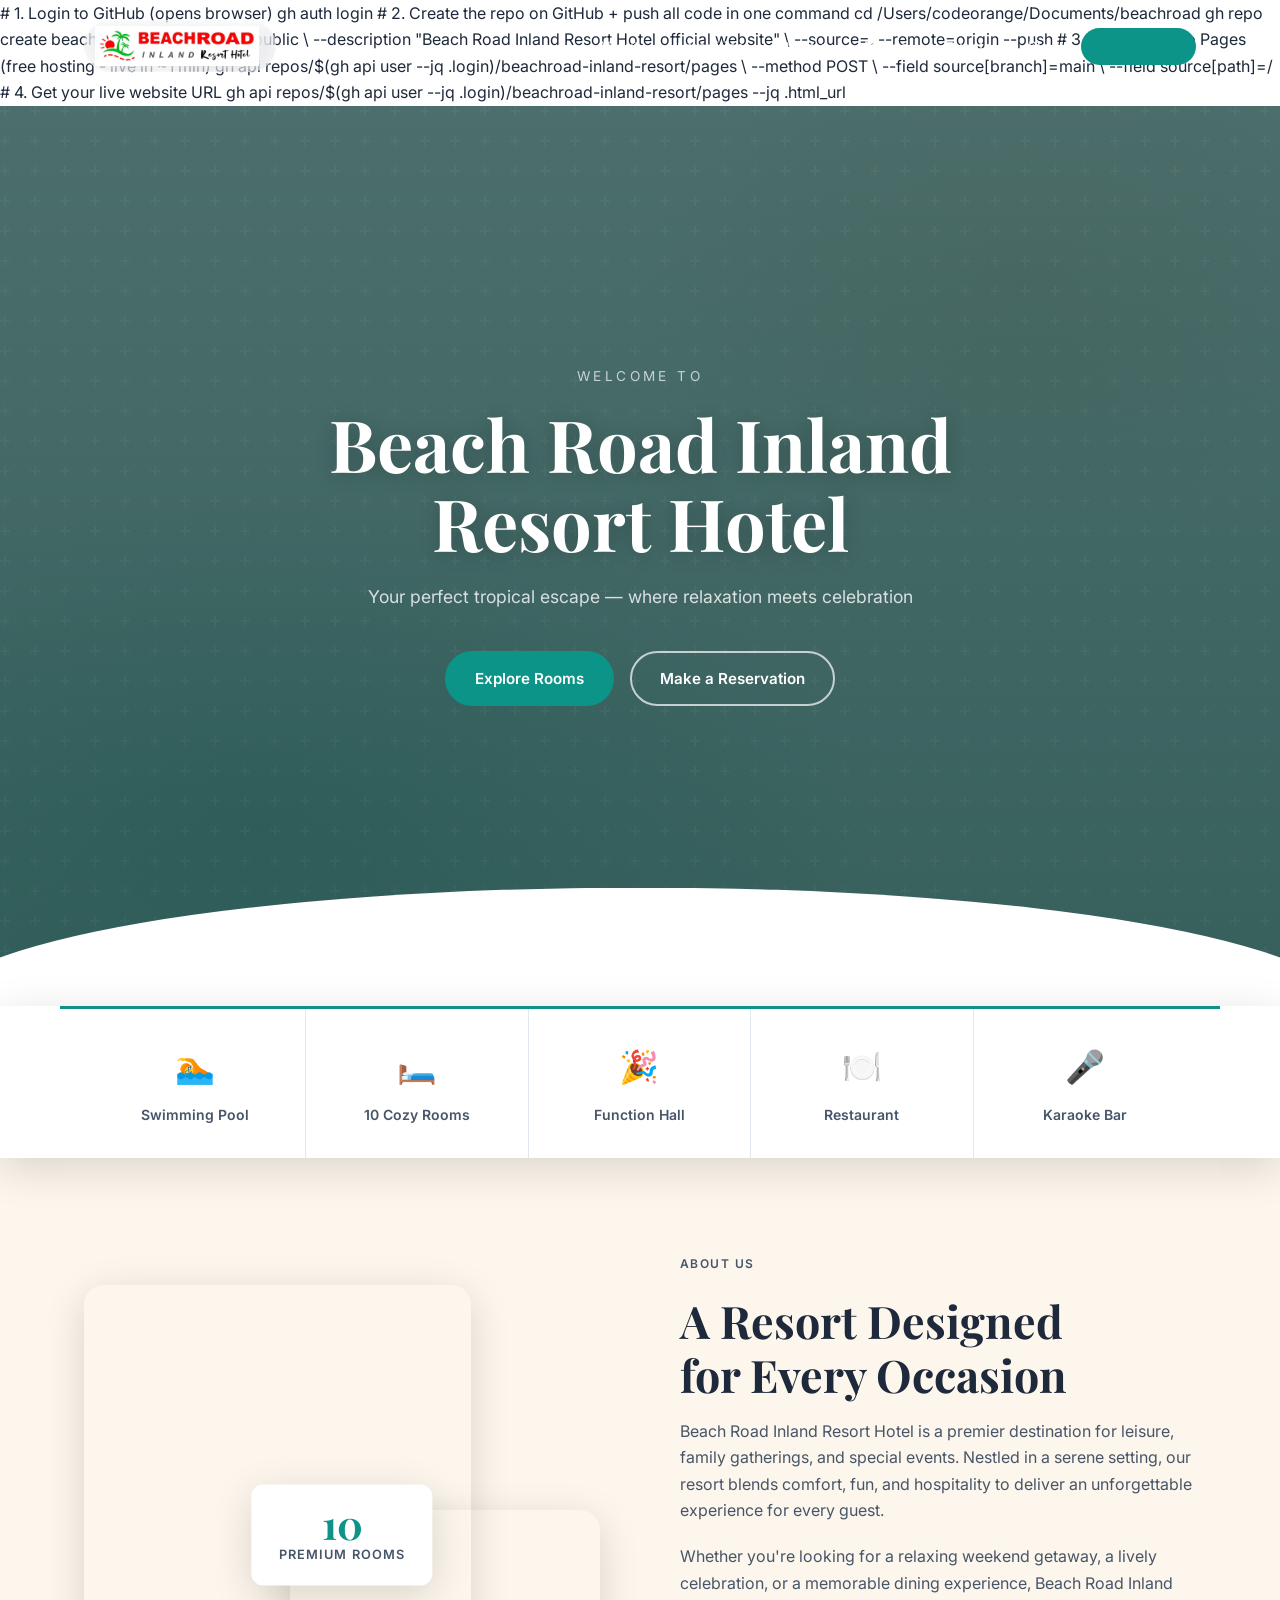
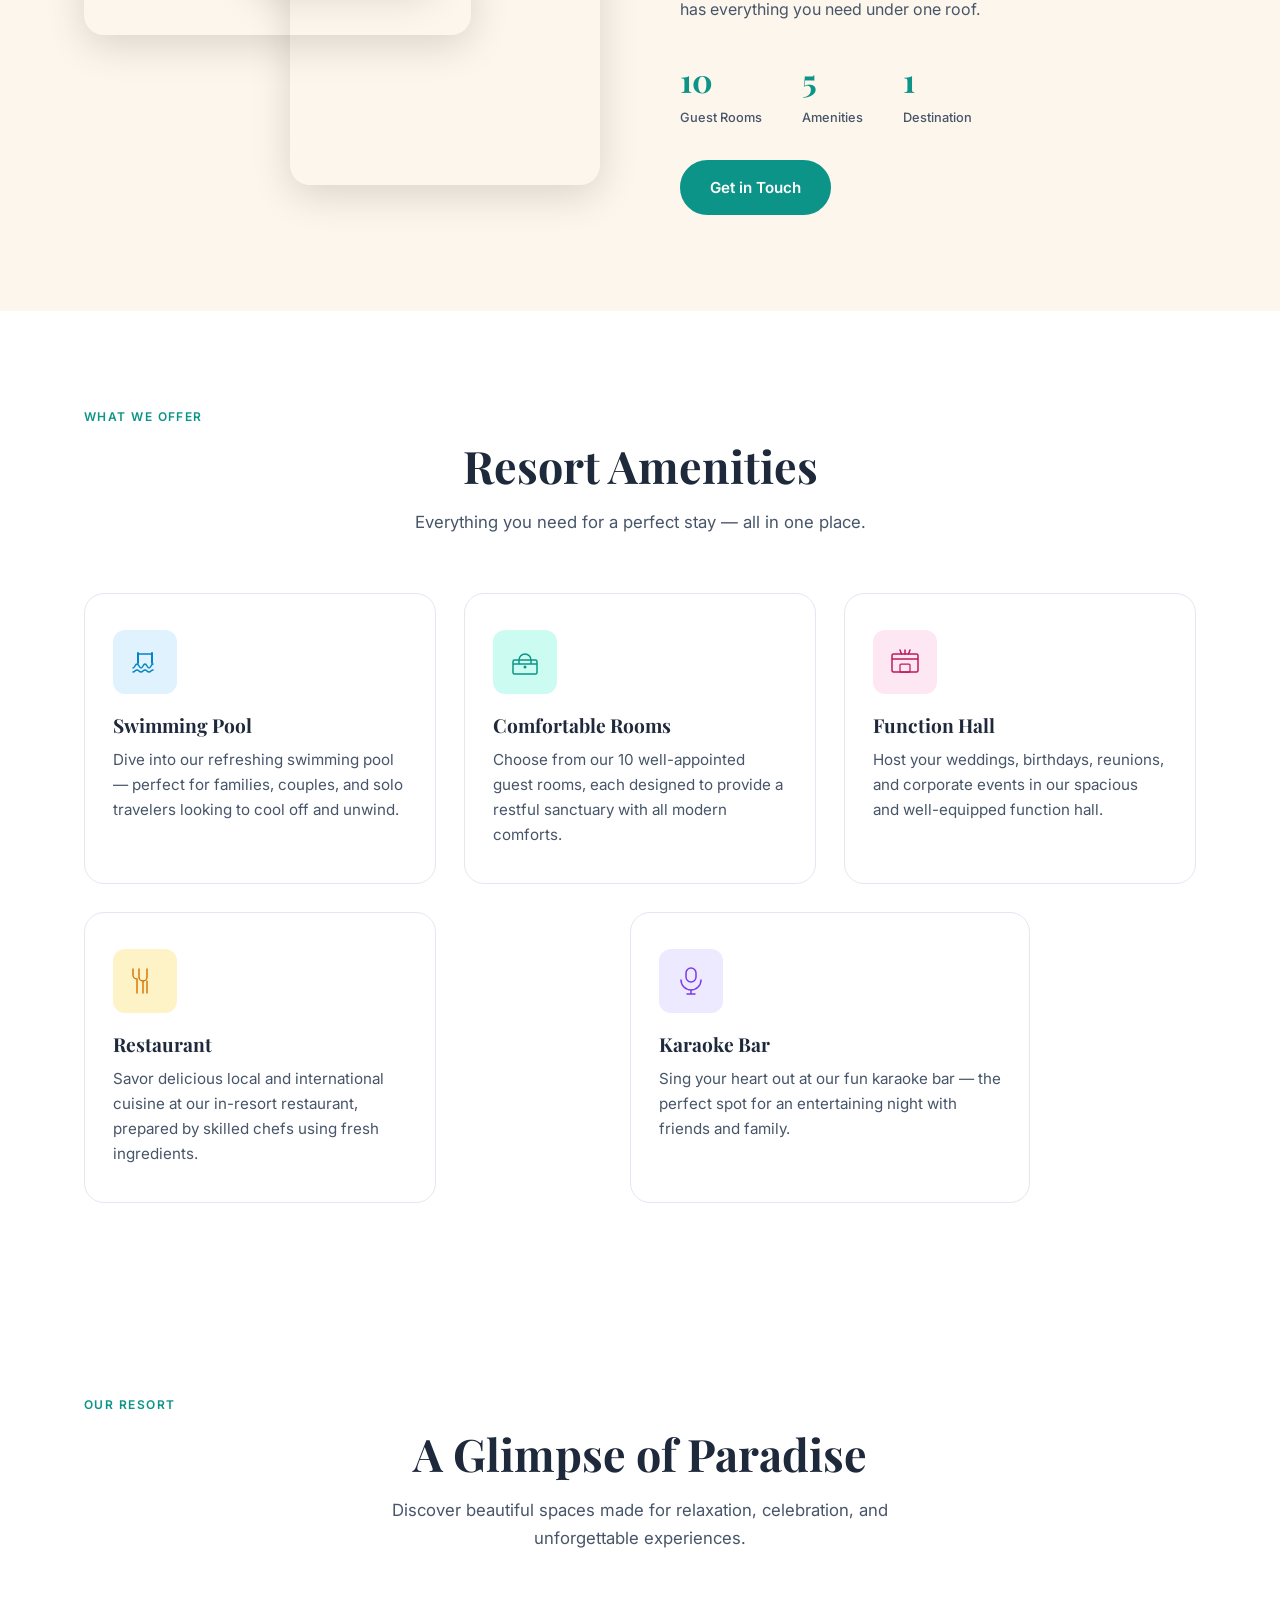
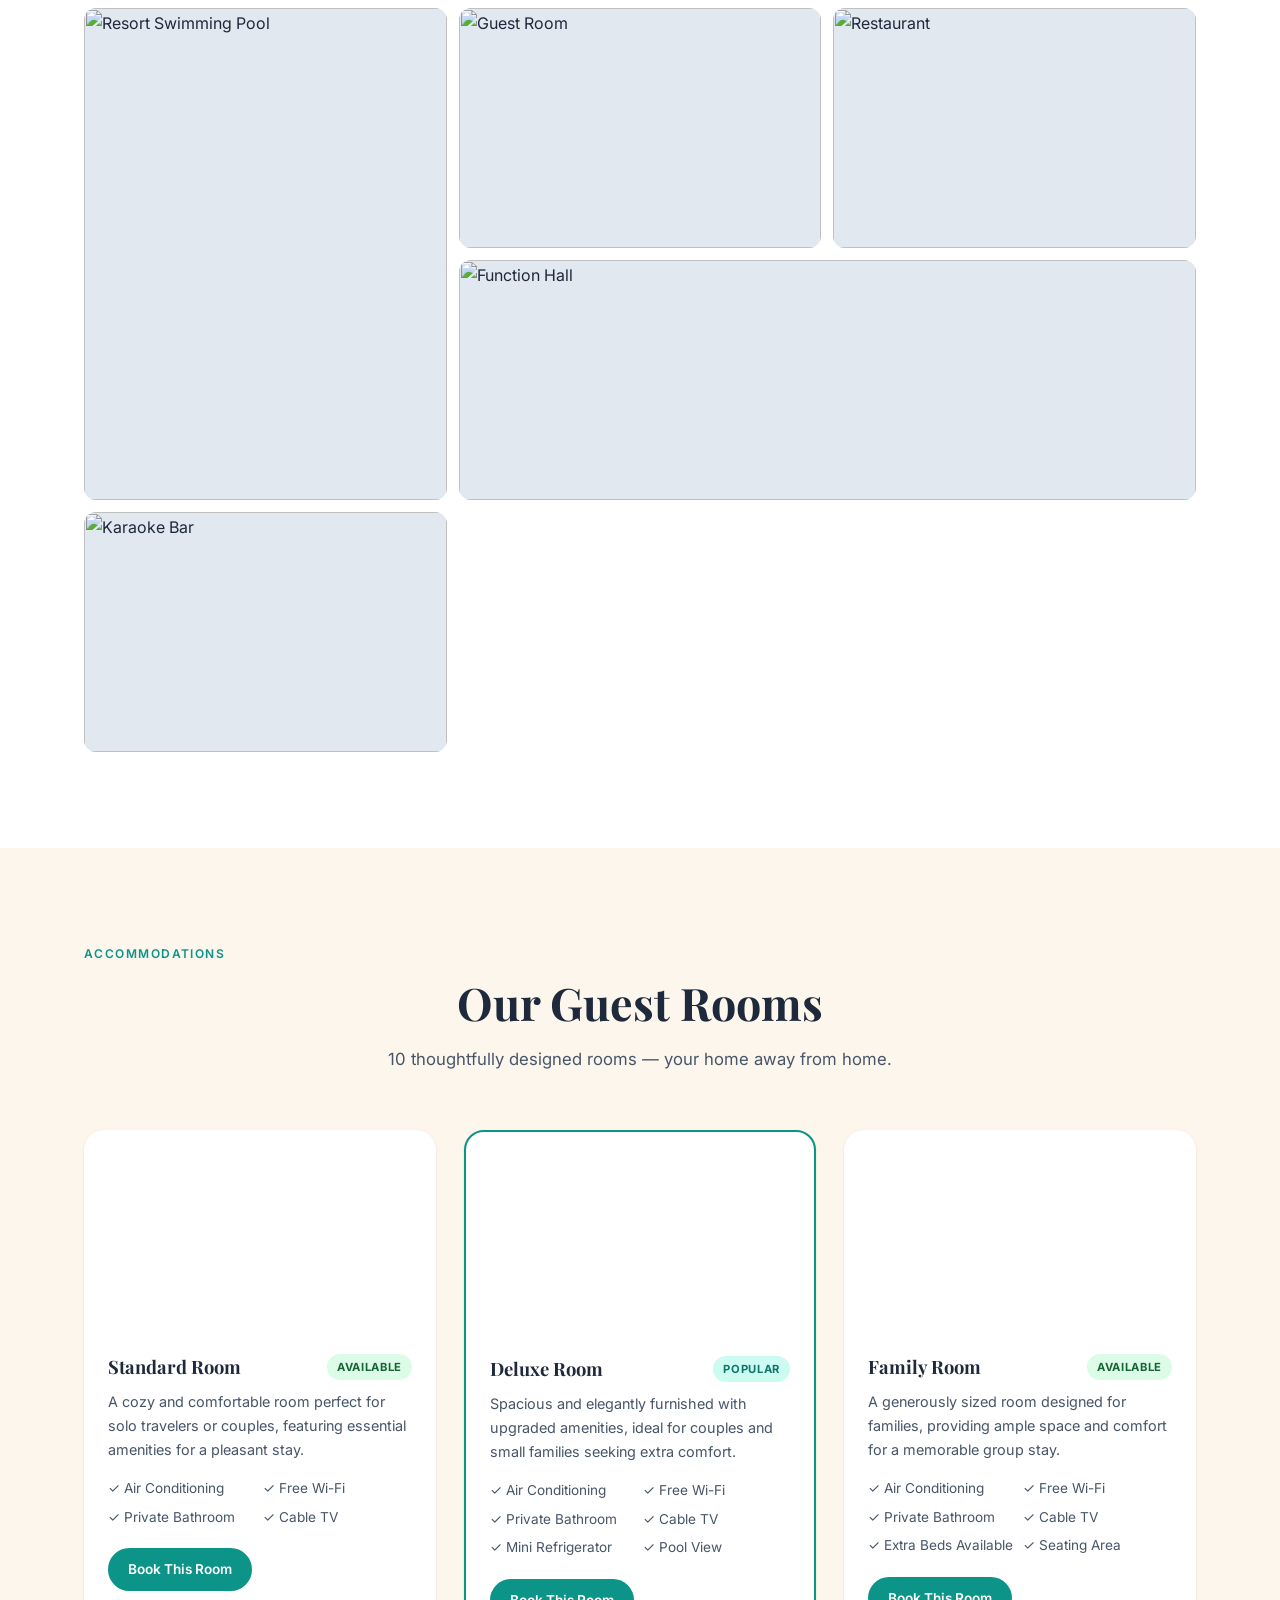
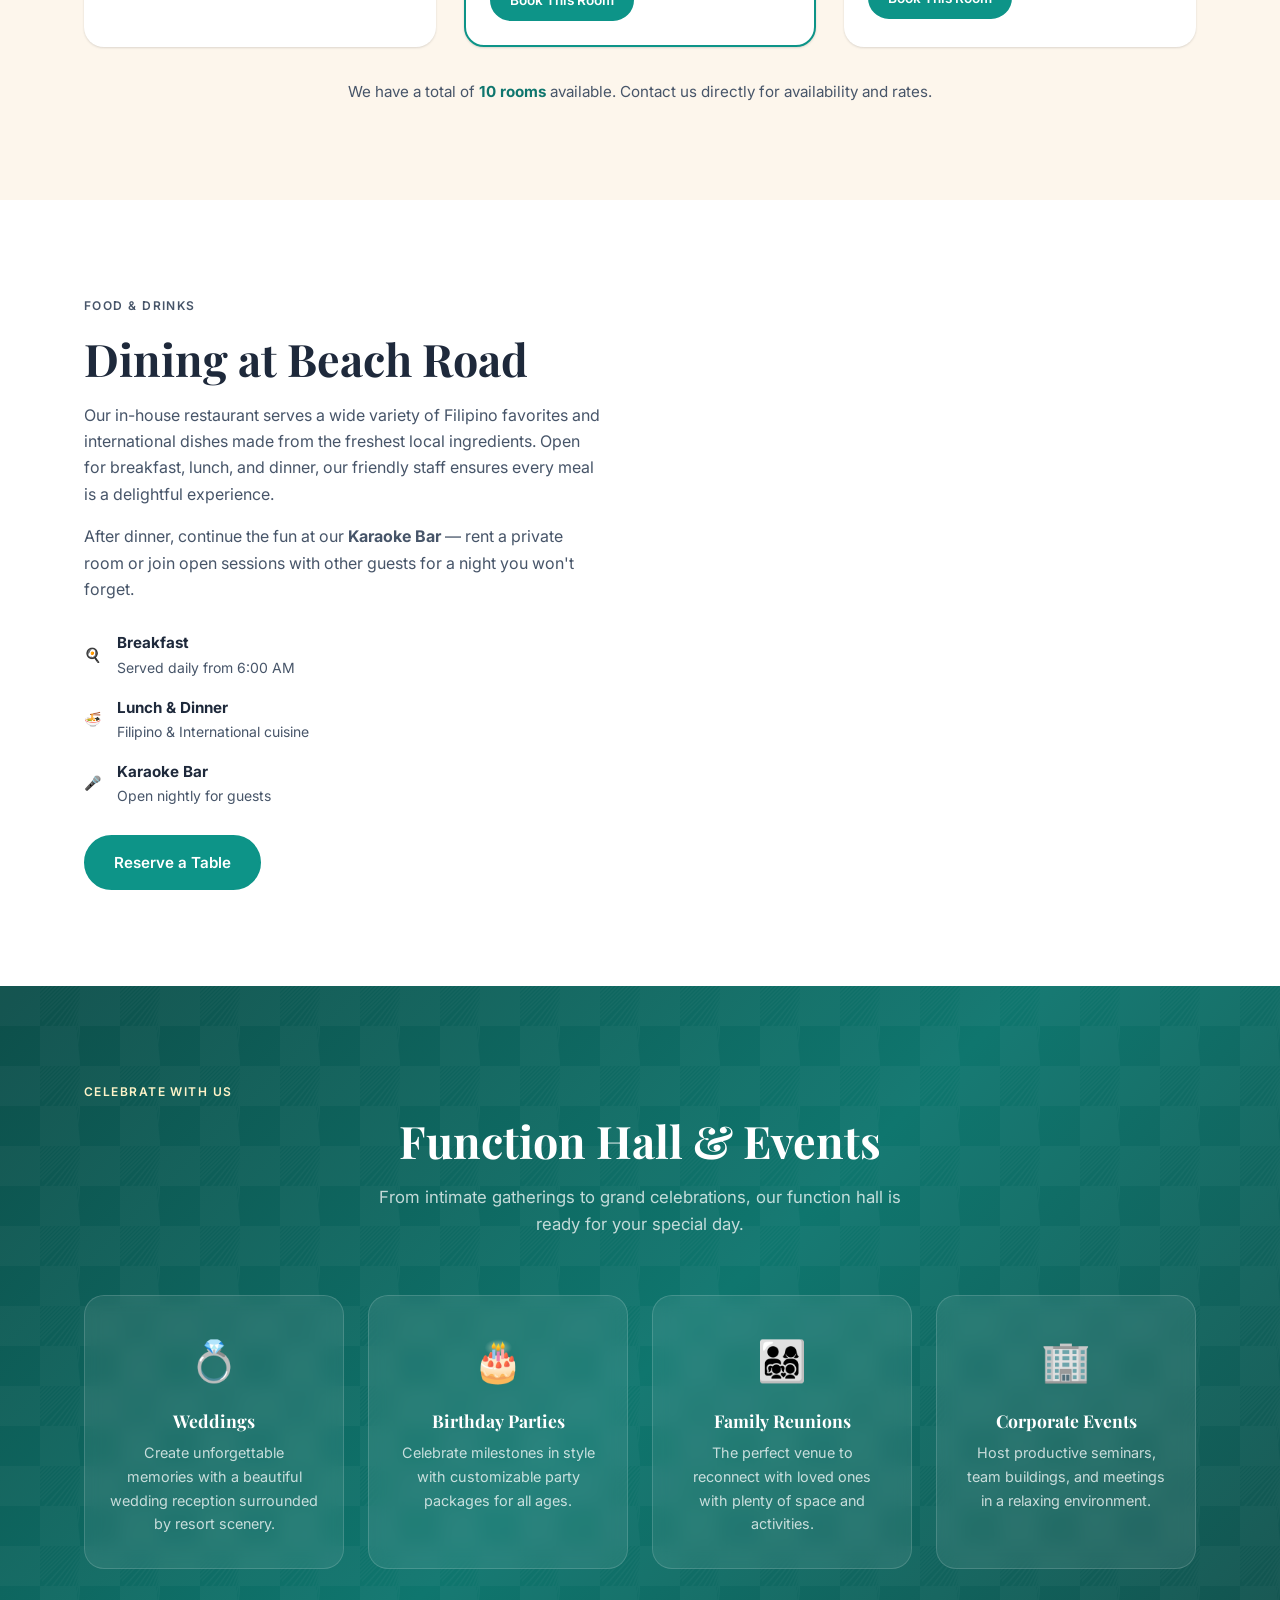
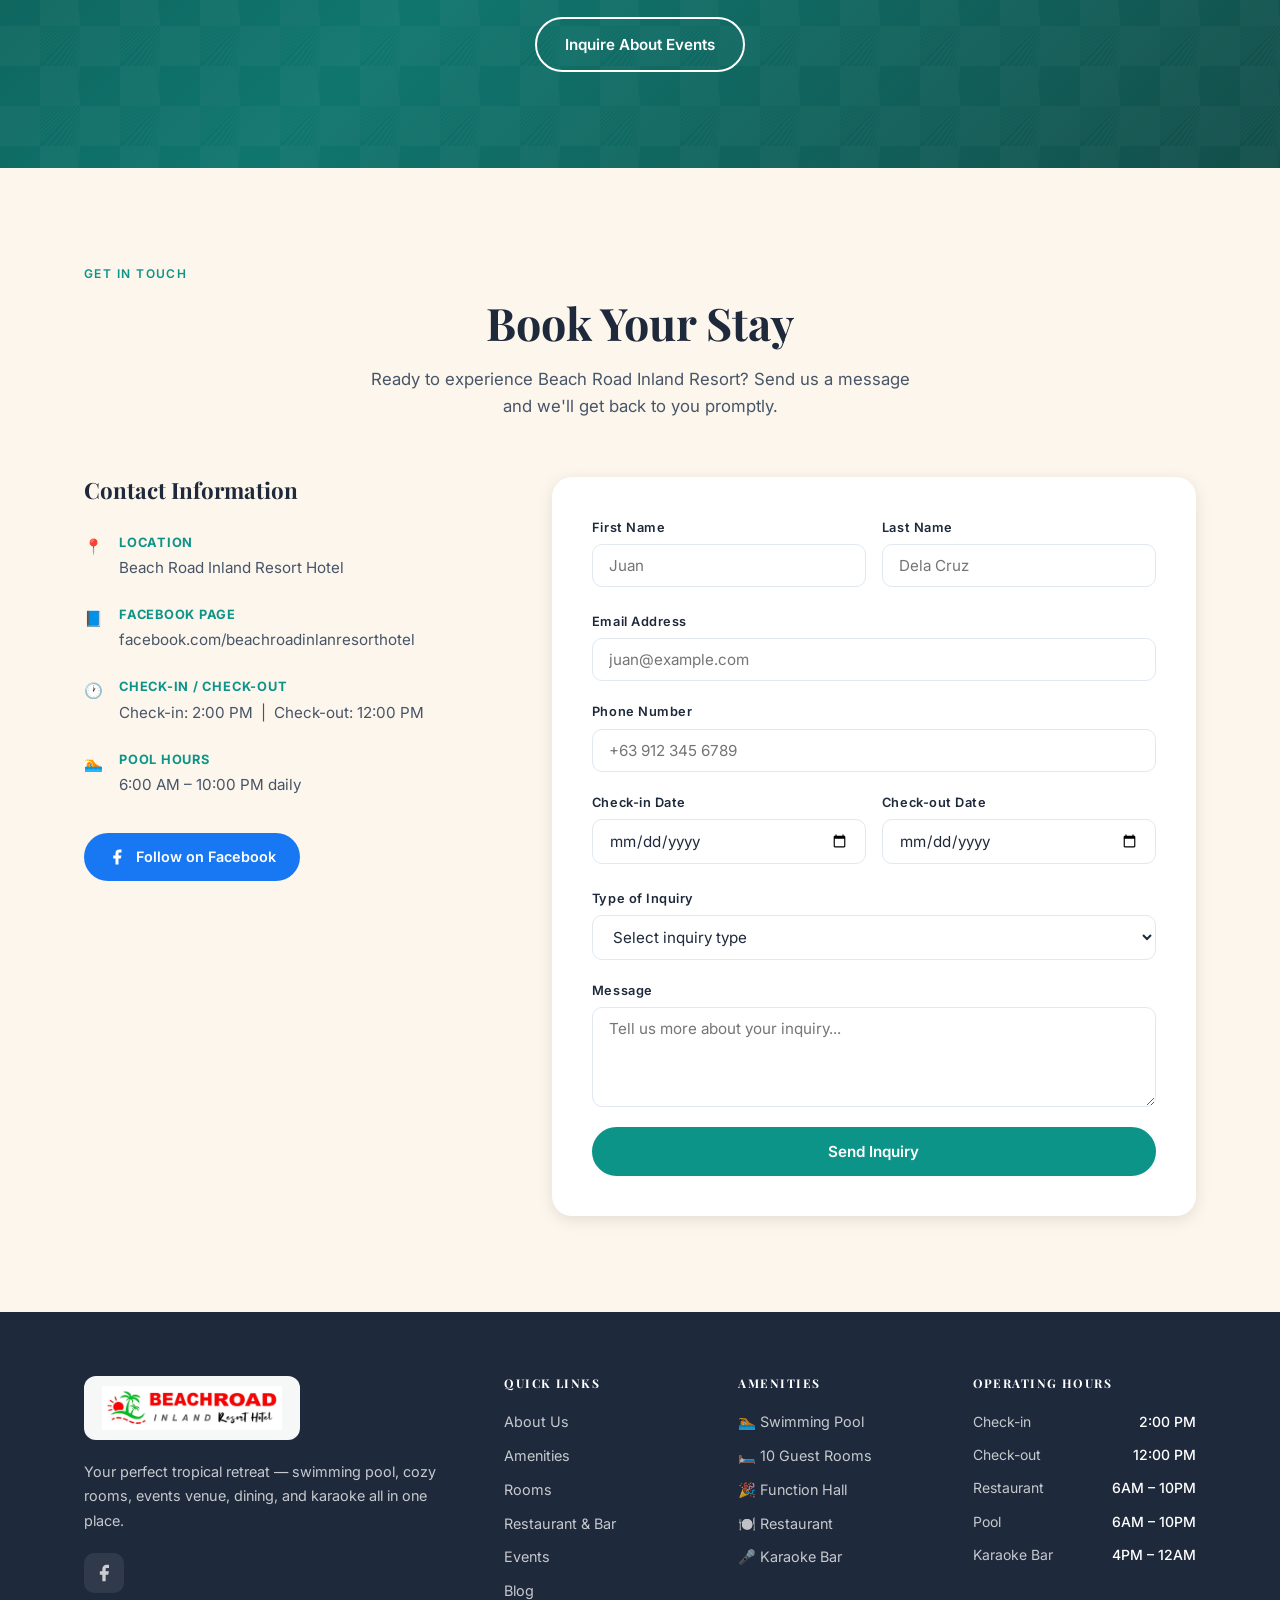
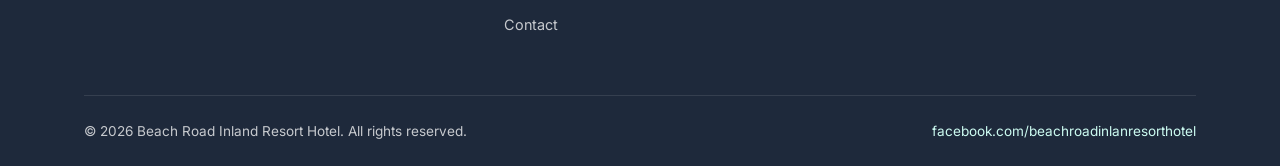
==== commit 0a06266b: "Add blog page with Facebook post embed" ====
--- a/index.html
+++ b/index.html
@@ -1,4 +1,20 @@
-<!DOCTYPE html>
+# 1. Login to GitHub (opens browser)
+gh auth login
+
+# 2. Create the repo on GitHub + push all code in one command
+cd /Users/codeorange/Documents/beachroad
+gh repo create beachroad-inland-resort --public \
+  --description "Beach Road Inland Resort Hotel official website" \
+  --source=. --remote=origin --push
+
+# 3. Enable GitHub Pages (free hosting - live in ~1 min)
+gh api repos/$(gh api user --jq .login)/beachroad-inland-resort/pages \
+  --method POST \
+  --field source[branch]=main \
+  --field source[path]=/
+
+# 4. Get your live website URL
+gh api repos/$(gh api user --jq .login)/beachroad-inland-resort/pages --jq .html_url<!DOCTYPE html>
 <html lang="en">
 <head>
   <meta charset="UTF-8" />
@@ -27,6 +43,7 @@
         <li><a href="#rooms" class="nav-link">Rooms</a></li>
         <li><a href="#dining" class="nav-link">Dining</a></li>
         <li><a href="#events" class="nav-link">Events</a></li>
+        <li><a href="blog.html" class="nav-link">Blog</a></li>
         <li><a href="#contact" class="nav-link btn-nav">Book Now</a></li>
       </ul>
     </div>
@@ -464,6 +481,7 @@
             <li><a href="#rooms">Rooms</a></li>
             <li><a href="#dining">Restaurant & Bar</a></li>
             <li><a href="#events">Events</a></li>
+            <li><a href="blog.html">Blog</a></li>
             <li><a href="#contact">Contact</a></li>
           </ul>
         </div>
--- a/styles.css
+++ b/styles.css
@@ -911,3 +911,191 @@
   .contact-form { padding: 28px 20px; }
   .amenities-grid { grid-template-columns: 1fr; }
 }
+
+/* ══════════════════════════════════════════
+   BLOG PAGE
+══════════════════════════════════════════ */
+
+/* Page hero (smaller than main hero) */
+.page-hero {
+  position: relative;
+  height: 320px;
+  background: linear-gradient(135deg, var(--teal-dark) 0%, #065f46 100%);
+  display: flex;
+  align-items: center;
+  justify-content: center;
+  text-align: center;
+  overflow: hidden;
+  margin-top: 72px;
+}
+.page-hero::before {
+  content: '';
+  position: absolute;
+  inset: 0;
+  background: url('https://images.unsplash.com/photo-1507525428034-b723cf961d3e?w=1400&auto=format&fit=crop&q=60') center/cover no-repeat;
+  opacity: 0.22;
+}
+.page-hero-overlay {
+  position: absolute;
+  inset: 0;
+  background: linear-gradient(to bottom, rgba(13,148,136,.55) 0%, rgba(15,118,110,.8) 100%);
+}
+.page-hero-content {
+  position: relative;
+  z-index: 1;
+  color: #fff;
+}
+.page-hero-content .hero-tagline {
+  font-size: .85rem;
+  letter-spacing: 3px;
+  text-transform: uppercase;
+  color: var(--teal-light);
+  font-weight: 600;
+  margin-bottom: 10px;
+}
+.page-hero-content .hero-title {
+  font-family: 'Playfair Display', serif;
+  font-size: clamp(2rem, 5vw, 3.2rem);
+  font-weight: 700;
+  margin-bottom: 12px;
+  line-height: 1.2;
+}
+.page-hero-content .hero-subtitle {
+  font-size: 1rem;
+  opacity: .88;
+  max-width: 520px;
+}
+
+/* Blog layout */
+.blog-section { background: var(--sand); }
+.blog-layout {
+  display: grid;
+  grid-template-columns: 1fr 320px;
+  gap: 40px;
+  align-items: start;
+}
+
+/* Post card */
+.blog-post-card {
+  background: var(--white);
+  border-radius: var(--radius-lg);
+  box-shadow: 0 2px 16px rgba(0,0,0,.07);
+  overflow: hidden;
+  margin-bottom: 32px;
+}
+.blog-post-meta {
+  display: flex;
+  align-items: center;
+  gap: 12px;
+  padding: 20px 24px 0;
+}
+.blog-tag {
+  background: #e7f3ff;
+  color: #1877f2;
+  font-size: .75rem;
+  font-weight: 600;
+  padding: 3px 10px;
+  border-radius: 50px;
+  letter-spacing: .5px;
+  text-transform: uppercase;
+}
+.blog-date {
+  font-size: .82rem;
+  color: var(--mid);
+}
+
+/* Facebook embed wrapper */
+.fb-embed-wrap {
+  padding: 20px 24px;
+  min-height: 200px;
+  display: flex;
+  flex-direction: column;
+  align-items: center;
+}
+.fb-embed-wrap .fb-post { width: 100% !important; max-width: 100%; }
+.fb-embed-wrap .fb-post > span { width: 100% !important; }
+.fb-fallback-link {
+  display: inline-block;
+  margin-top: 12px;
+  color: #1877f2;
+  font-weight: 600;
+  text-decoration: underline;
+}
+
+.fb-direct-link {
+  padding: 0 24px 24px;
+  display: flex;
+  align-items: center;
+  gap: 10px;
+}
+.fb-direct-link .btn svg { margin-right: 6px; }
+
+/* Coming-soon filler */
+.blog-coming-soon {
+  background: var(--white);
+  border-radius: var(--radius-lg);
+  padding: 48px 32px;
+  text-align: center;
+  border: 2px dashed #d1fae5;
+}
+.blog-coming-soon .cs-icon { font-size: 2.5rem; margin-bottom: 16px; }
+.blog-coming-soon h3 {
+  font-family: 'Playfair Display', serif;
+  font-size: 1.3rem;
+  color: var(--dark);
+  margin-bottom: 10px;
+}
+.blog-coming-soon p {
+  color: var(--mid);
+  margin-bottom: 24px;
+  max-width: 360px;
+  margin-left: auto;
+  margin-right: auto;
+}
+
+/* Sidebar */
+.blog-sidebar { display: flex; flex-direction: column; gap: 24px; }
+.sidebar-widget {
+  background: var(--white);
+  border-radius: var(--radius-lg);
+  padding: 24px;
+  box-shadow: 0 2px 12px rgba(0,0,0,.06);
+}
+.sidebar-title {
+  font-family: 'Playfair Display', serif;
+  font-size: 1.05rem;
+  font-weight: 700;
+  color: var(--dark);
+  margin-bottom: 16px;
+  padding-bottom: 10px;
+  border-bottom: 2px solid var(--teal-light);
+}
+.sidebar-logo { margin-bottom: 14px; }
+.sidebar-widget p { font-size: .88rem; color: var(--mid); line-height: 1.6; }
+.sidebar-links { list-style: none; display: flex; flex-direction: column; gap: 10px; }
+.sidebar-links a {
+  font-size: .9rem;
+  color: var(--dark);
+  text-decoration: none;
+  display: flex;
+  align-items: center;
+  gap: 8px;
+  padding: 6px 10px;
+  border-radius: 8px;
+  transition: background .2s, color .2s;
+}
+.sidebar-links a:hover { background: var(--teal-light); color: var(--teal-dark); }
+
+/* Button size variant */
+.btn-sm { padding: 8px 18px; font-size: .85rem; }
+
+/* Blog page responsive */
+@media (max-width: 900px) {
+  .blog-layout { grid-template-columns: 1fr; }
+  .blog-sidebar { display: grid; grid-template-columns: 1fr 1fr; gap: 20px; }
+}
+@media (max-width: 560px) {
+  .blog-sidebar { grid-template-columns: 1fr; }
+  .page-hero { height: 240px; }
+  .fb-embed-wrap { padding: 16px; }
+}
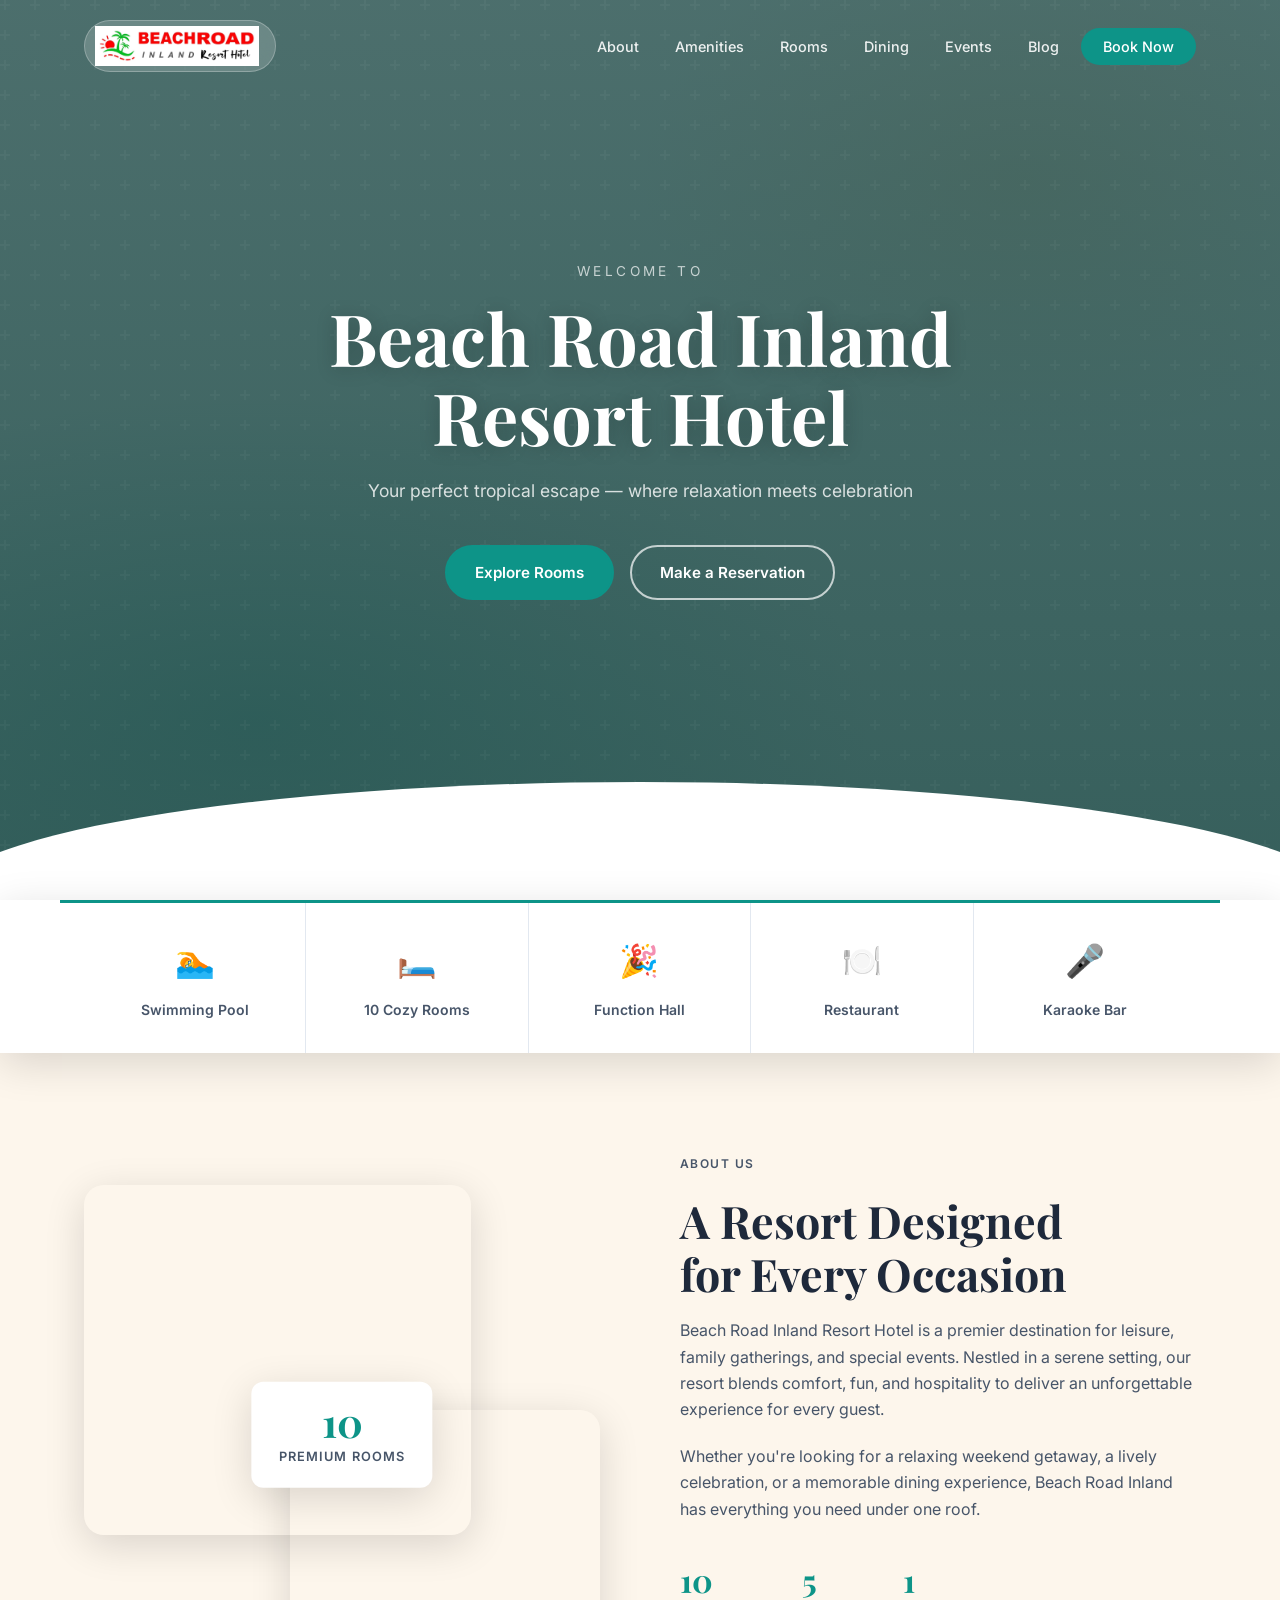
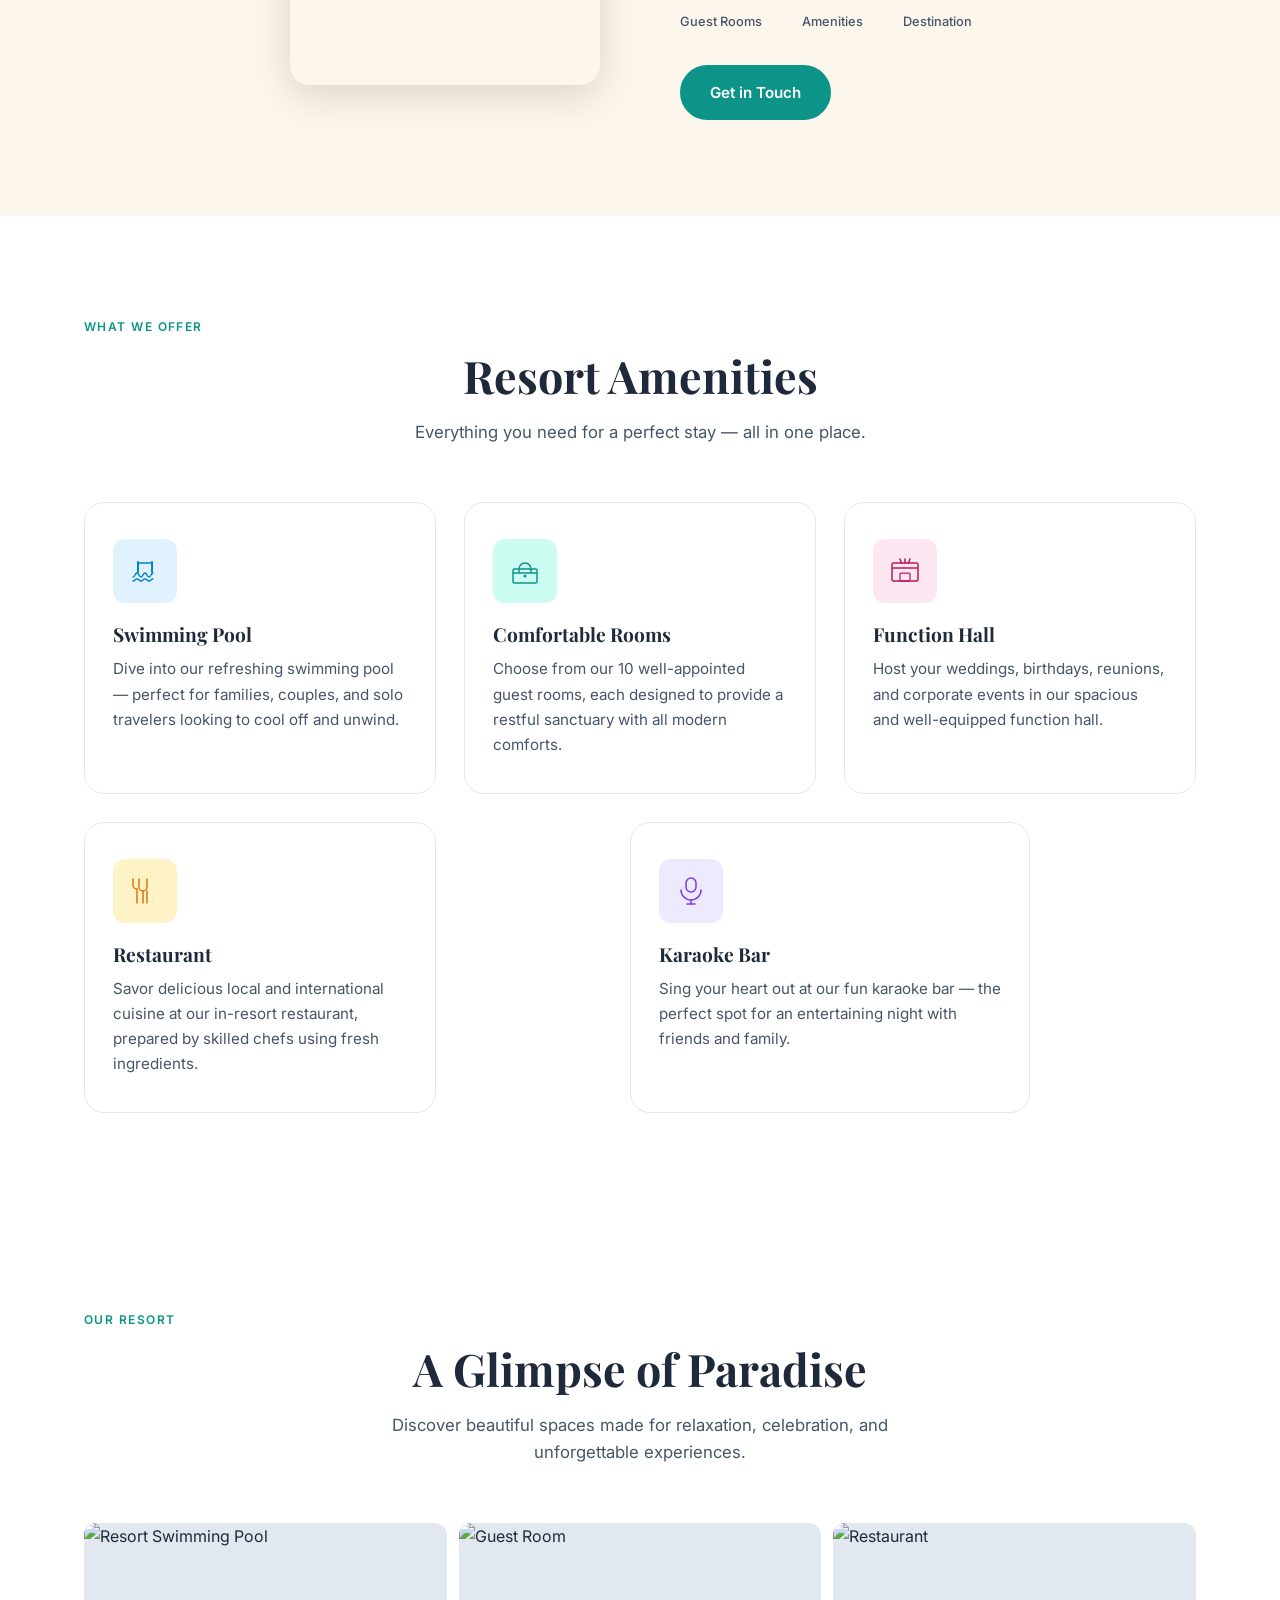
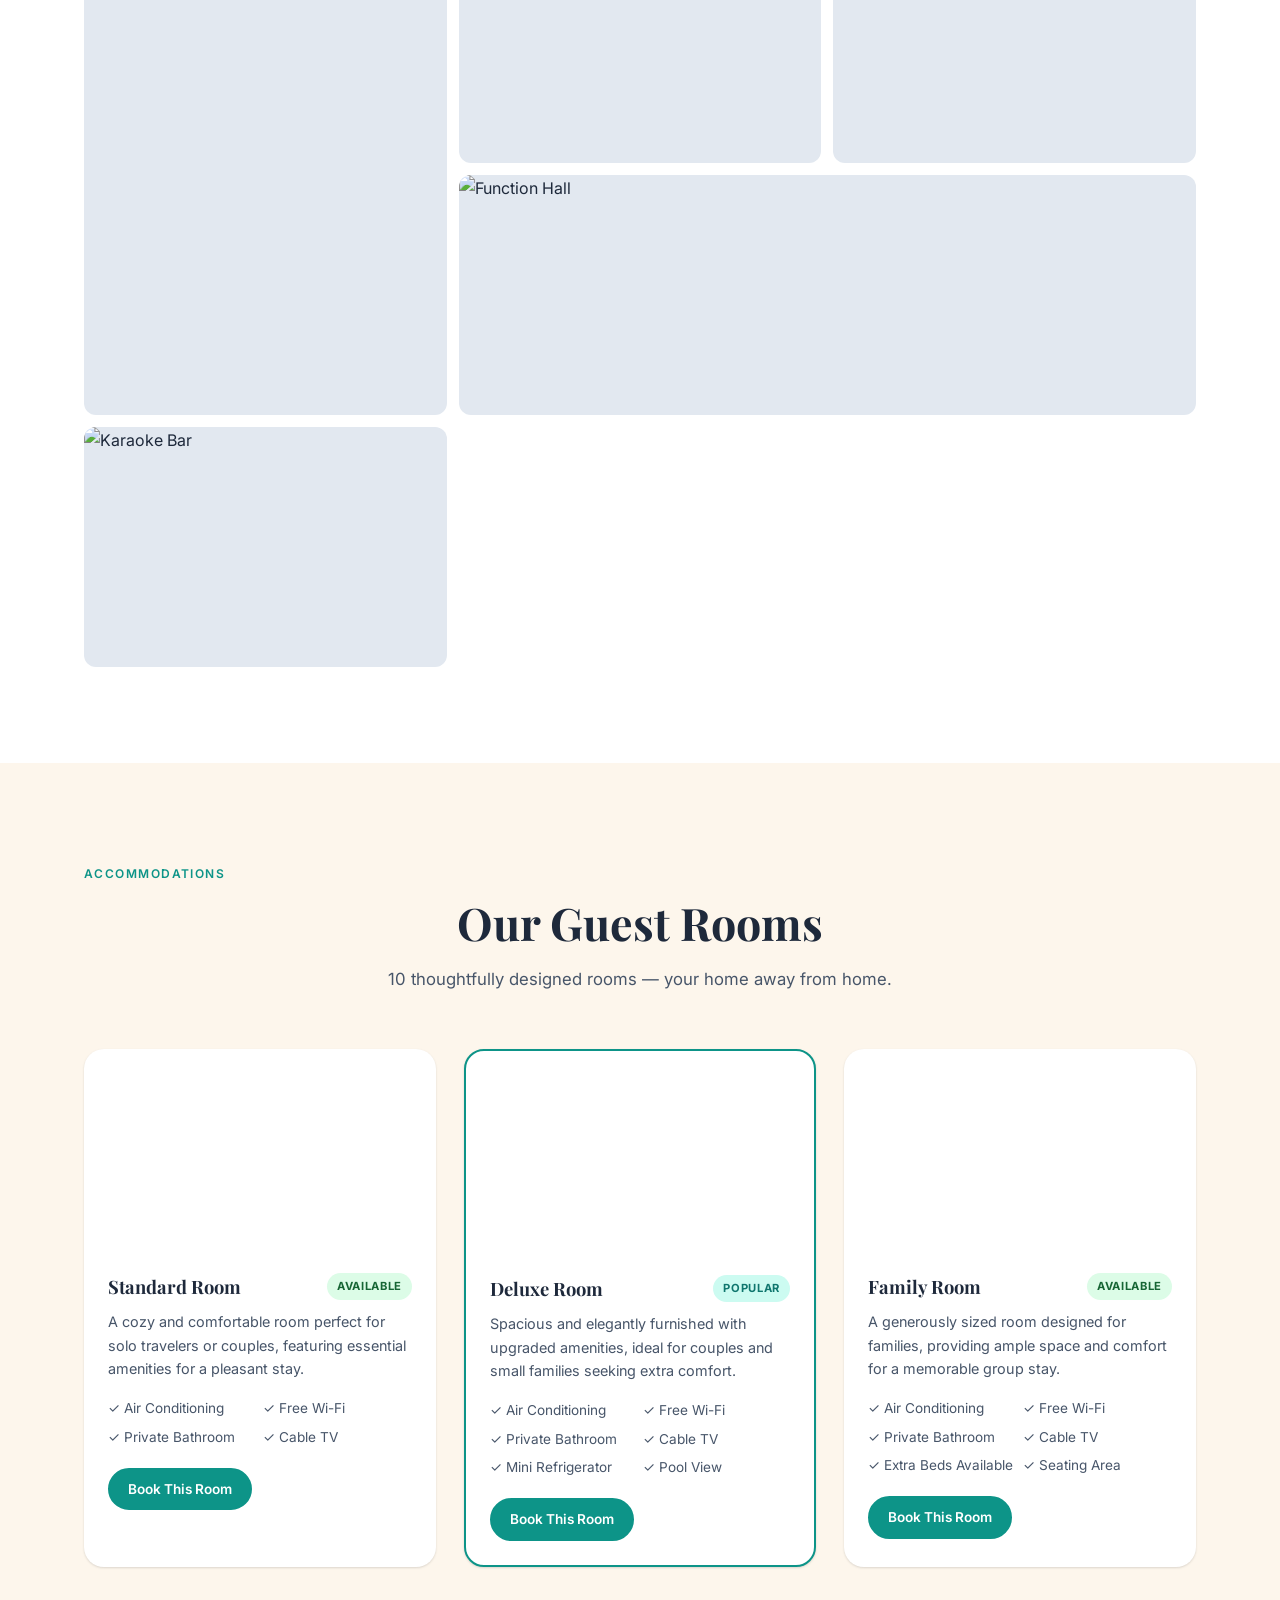
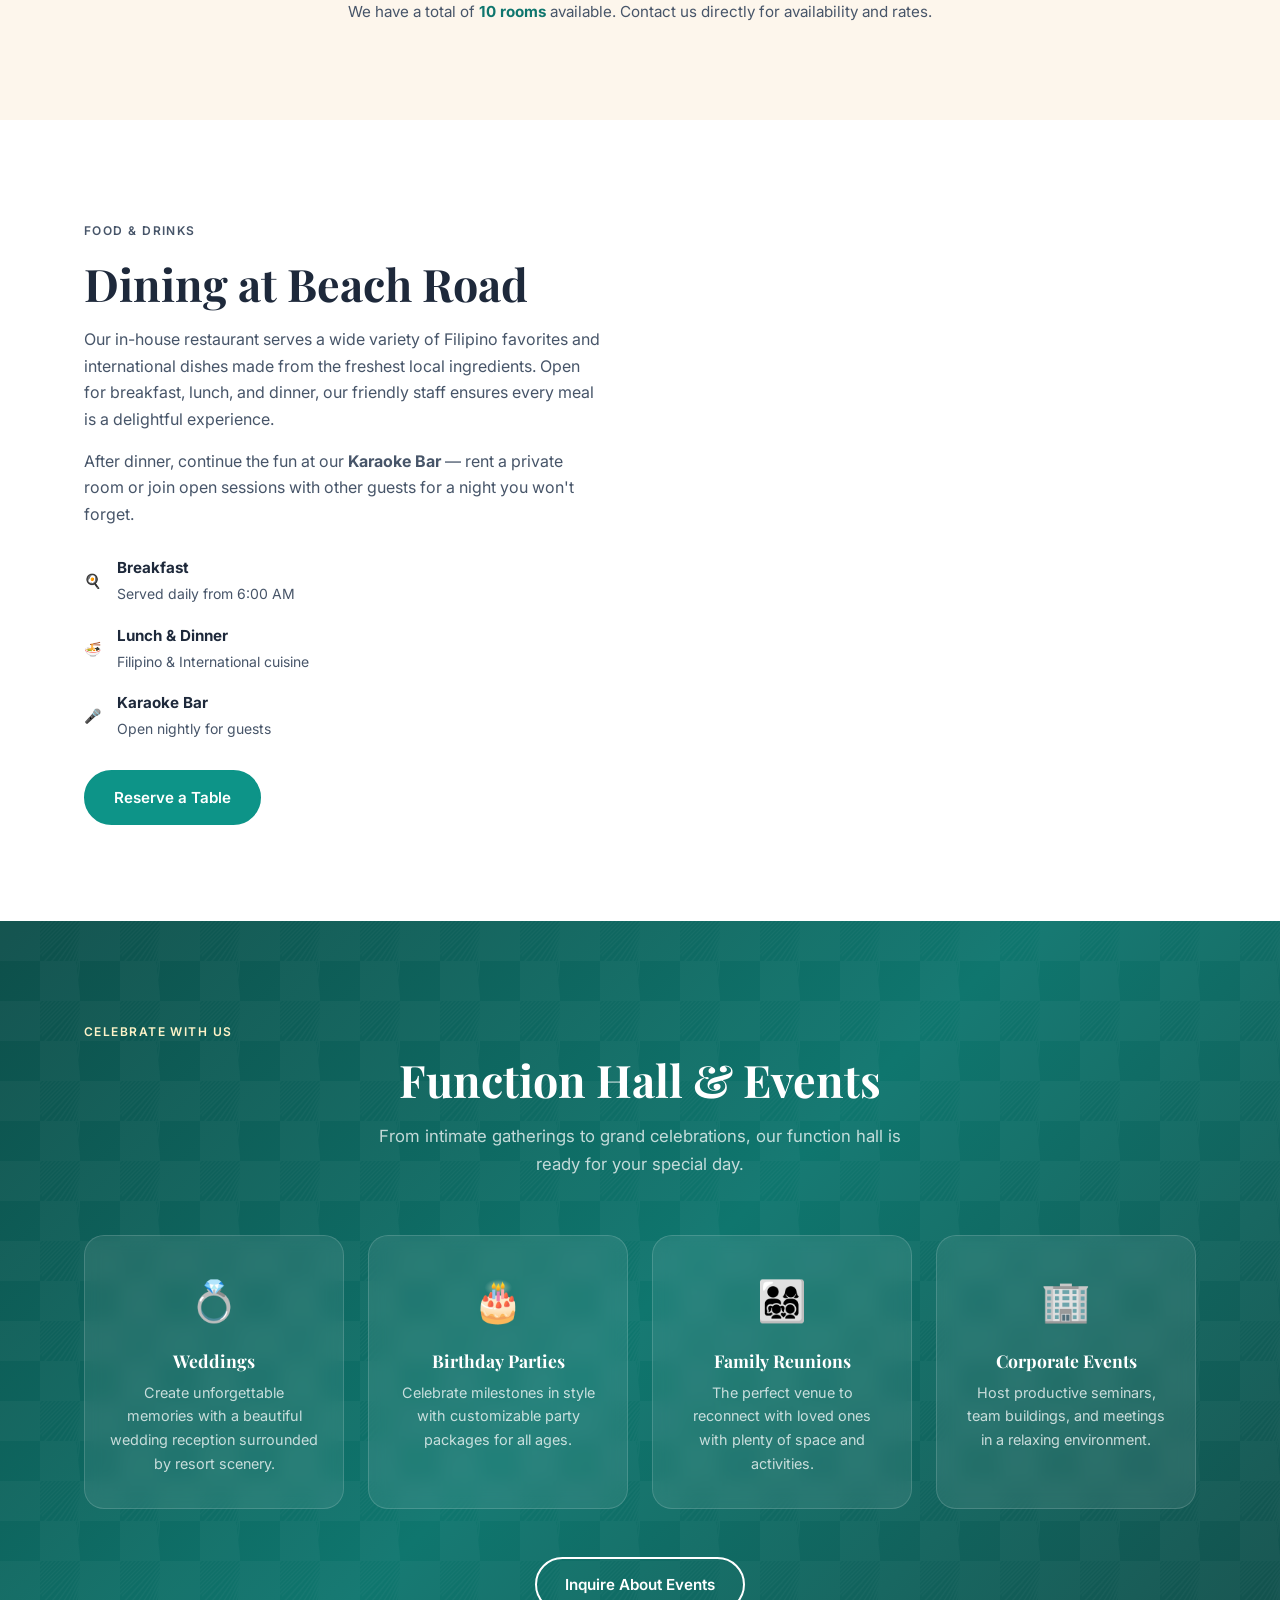
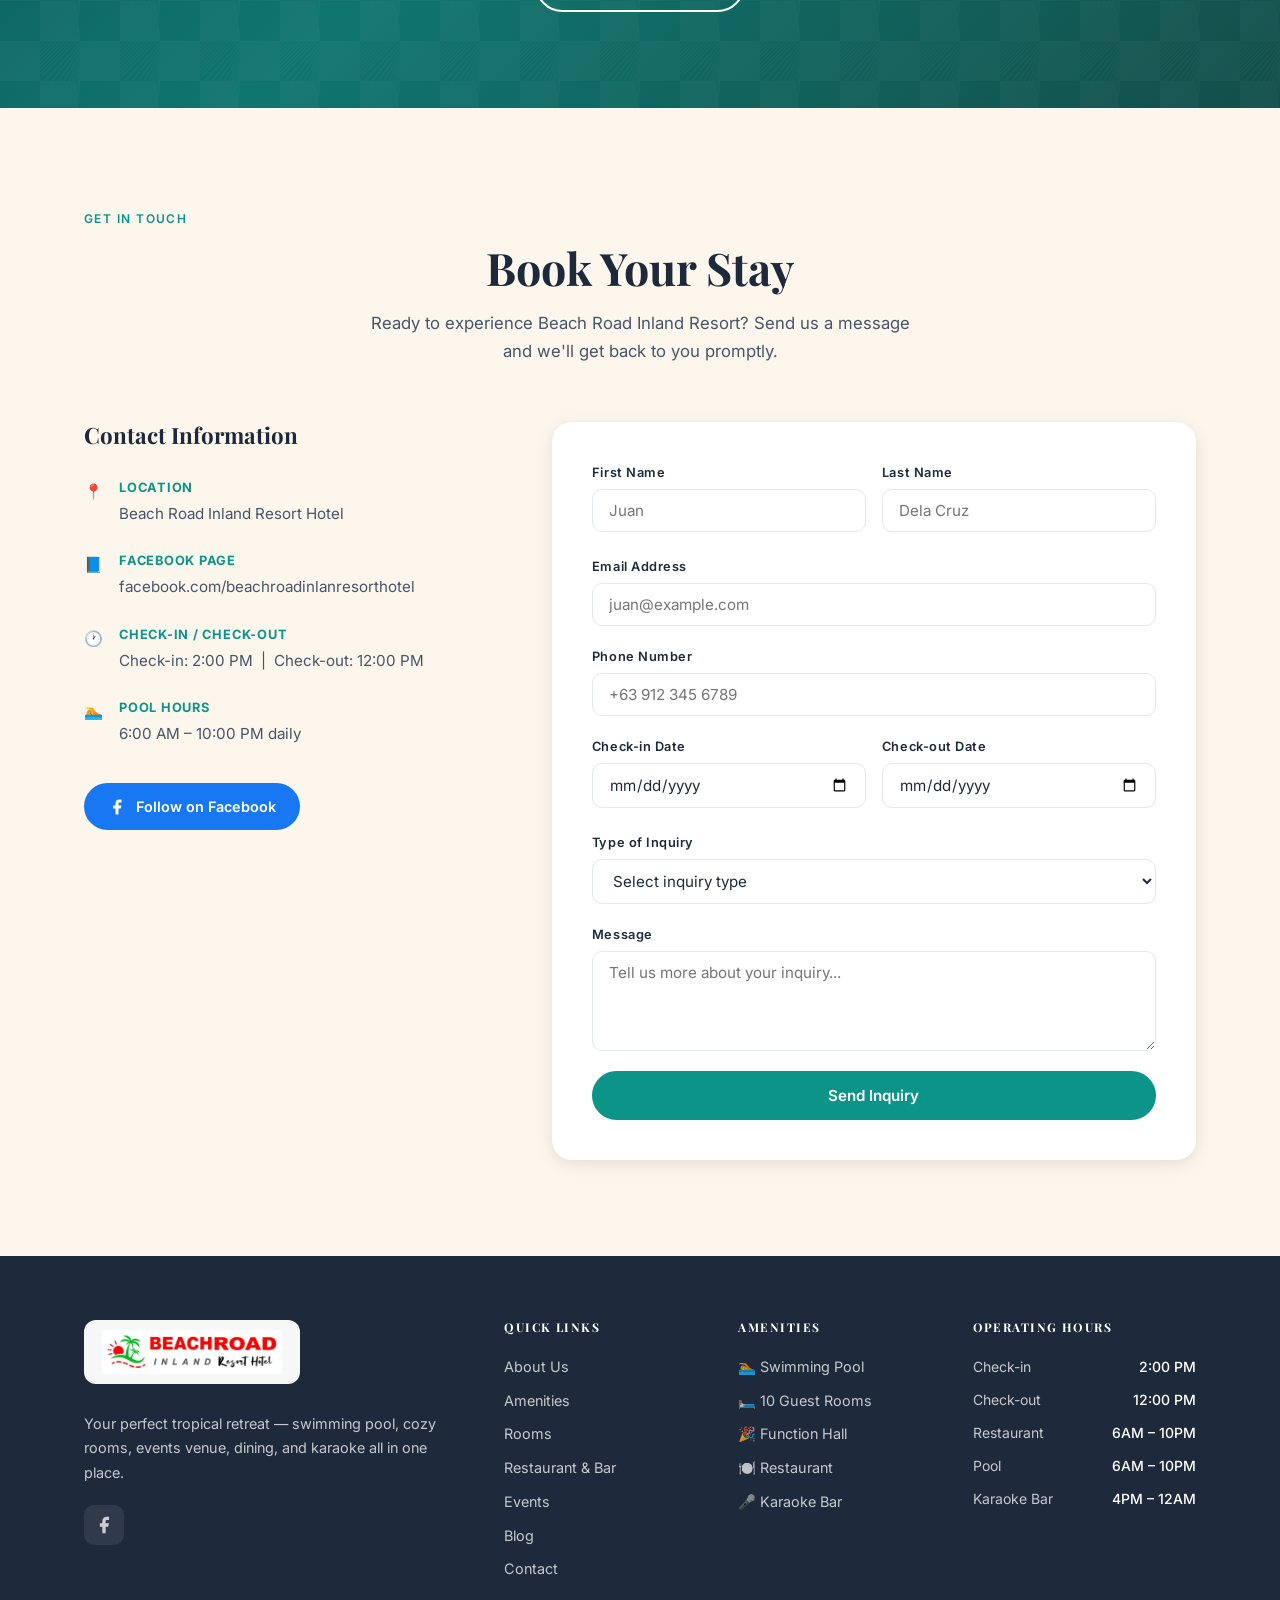
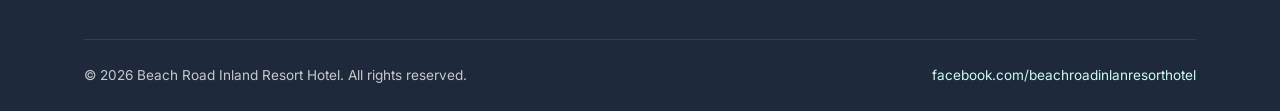
==== commit 1be6747d: "Fix index.html: remove accidentally prepended GitHub commands" ====
--- a/index.html
+++ b/index.html
@@ -1,20 +1,4 @@
-# 1. Login to GitHub (opens browser)
-gh auth login
-
-# 2. Create the repo on GitHub + push all code in one command
-cd /Users/codeorange/Documents/beachroad
-gh repo create beachroad-inland-resort --public \
-  --description "Beach Road Inland Resort Hotel official website" \
-  --source=. --remote=origin --push
-
-# 3. Enable GitHub Pages (free hosting - live in ~1 min)
-gh api repos/$(gh api user --jq .login)/beachroad-inland-resort/pages \
-  --method POST \
-  --field source[branch]=main \
-  --field source[path]=/
-
-# 4. Get your live website URL
-gh api repos/$(gh api user --jq .login)/beachroad-inland-resort/pages --jq .html_url<!DOCTYPE html>
+<!DOCTYPE html>
 <html lang="en">
 <head>
   <meta charset="UTF-8" />
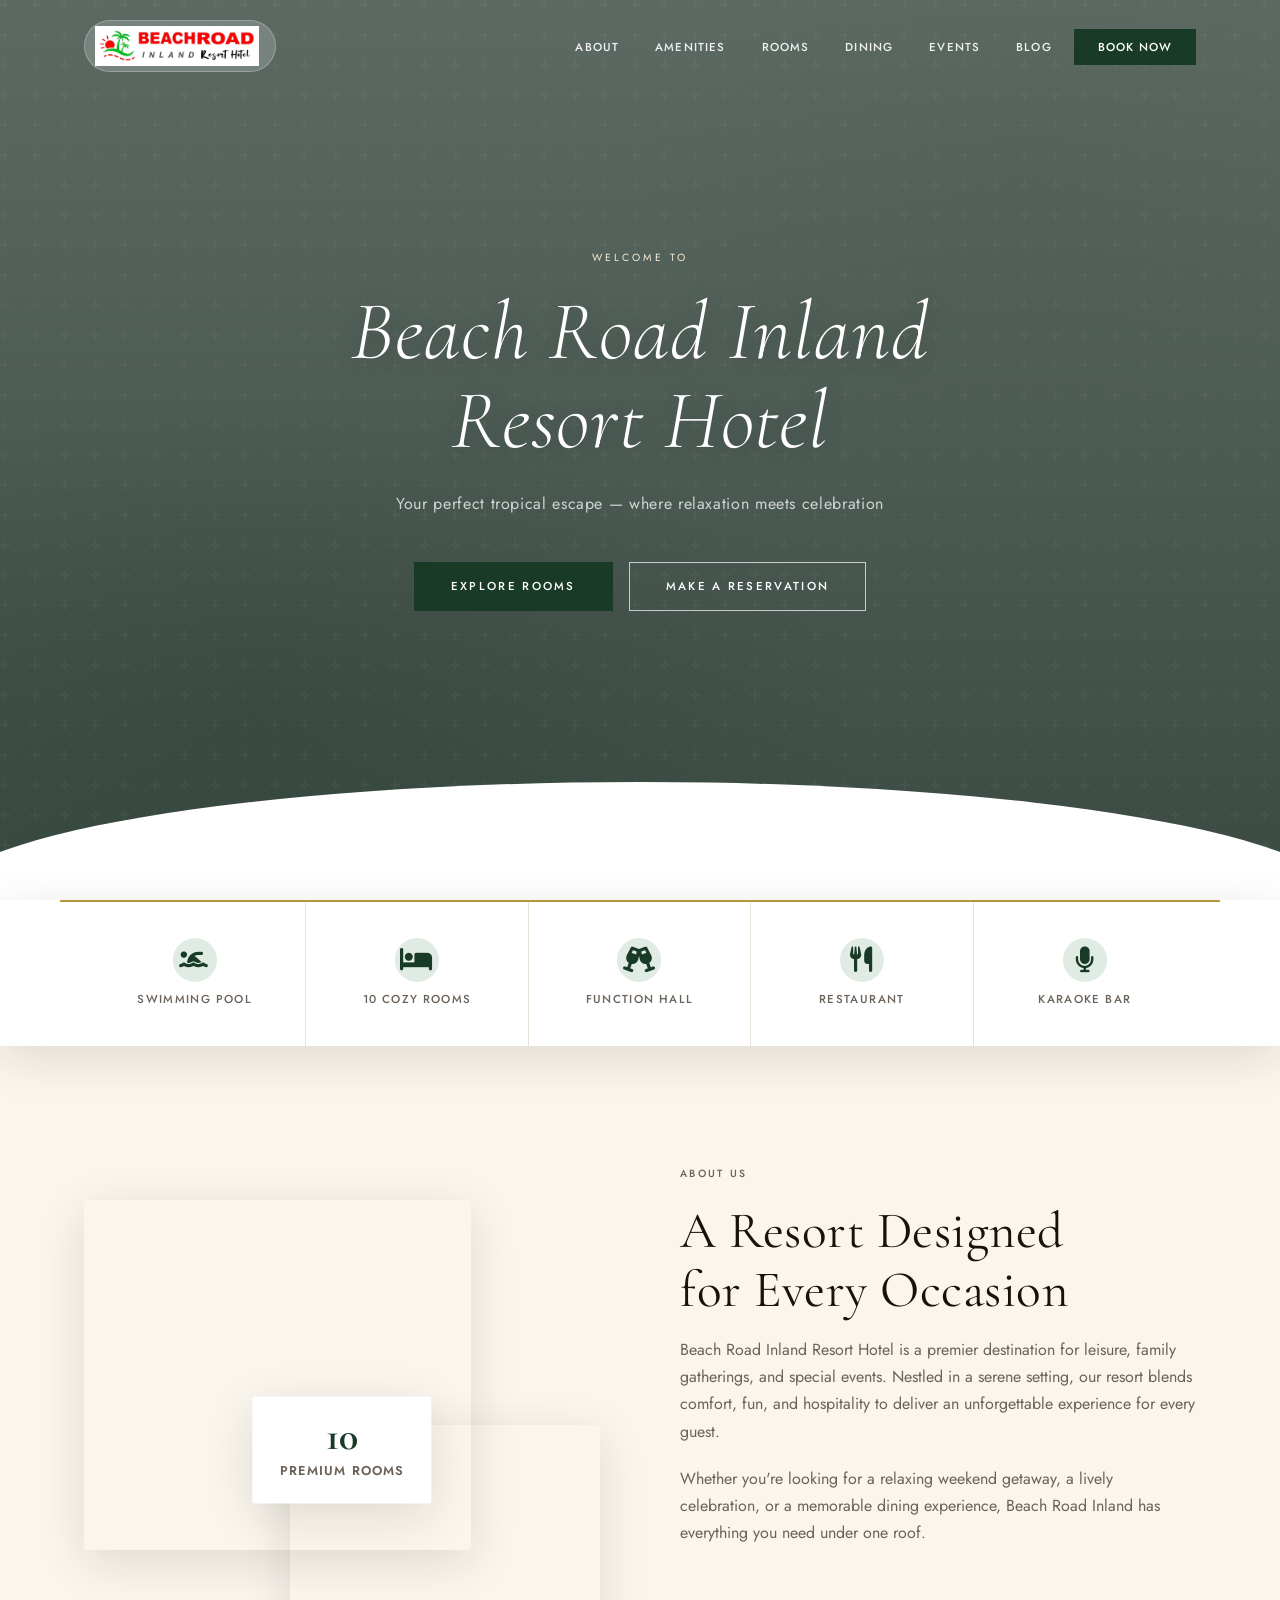
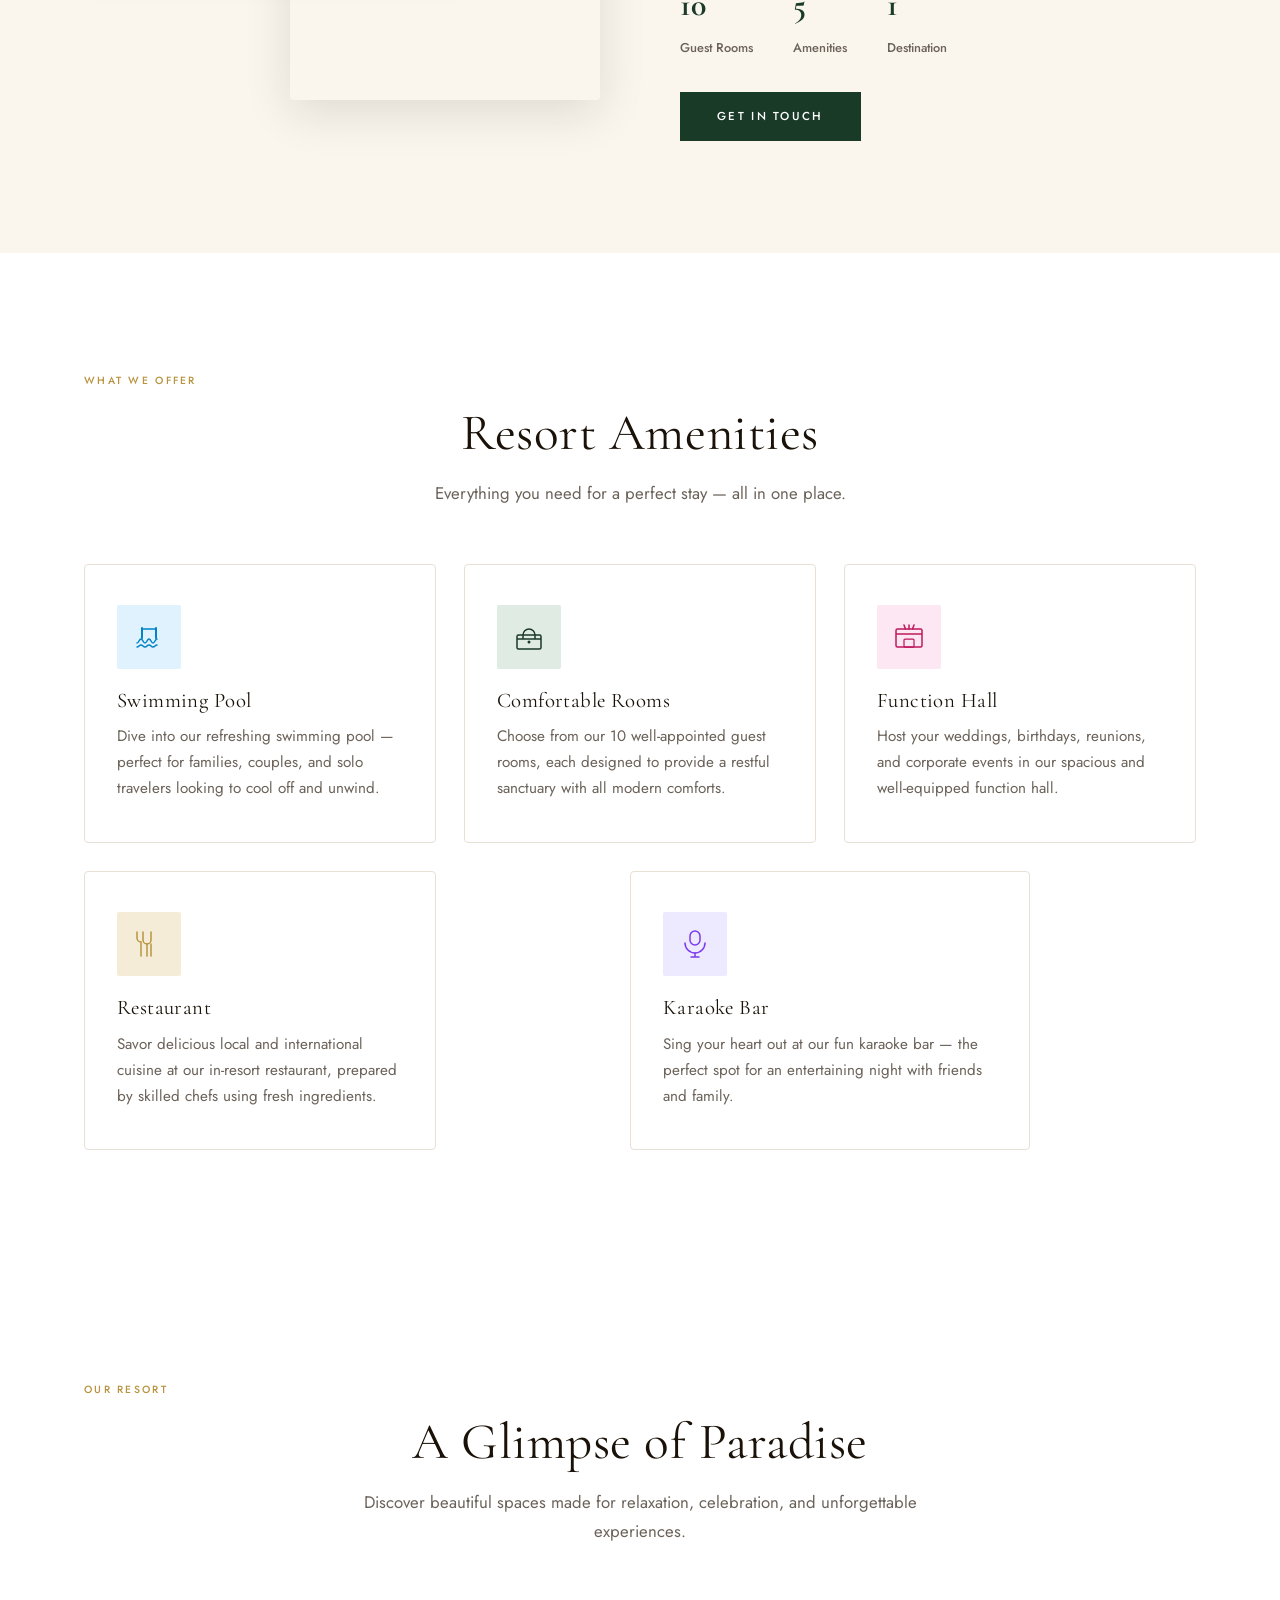
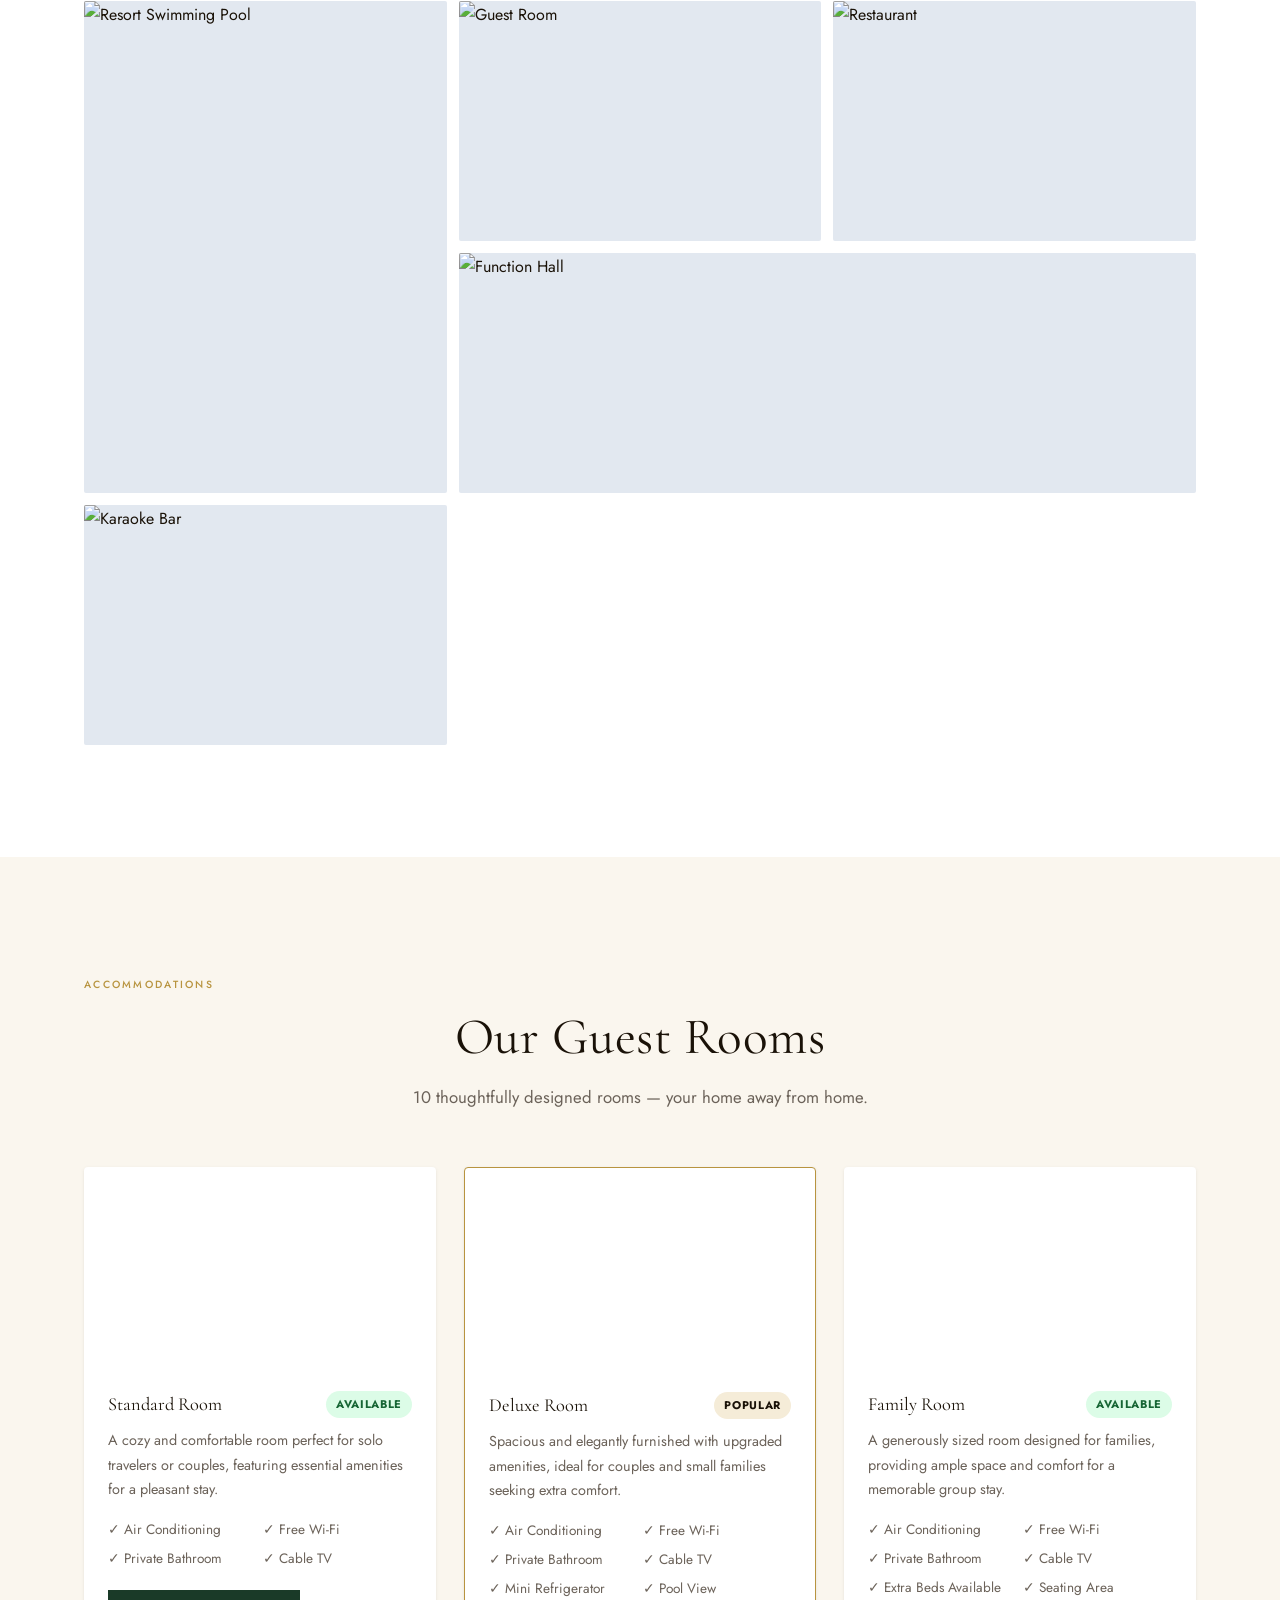
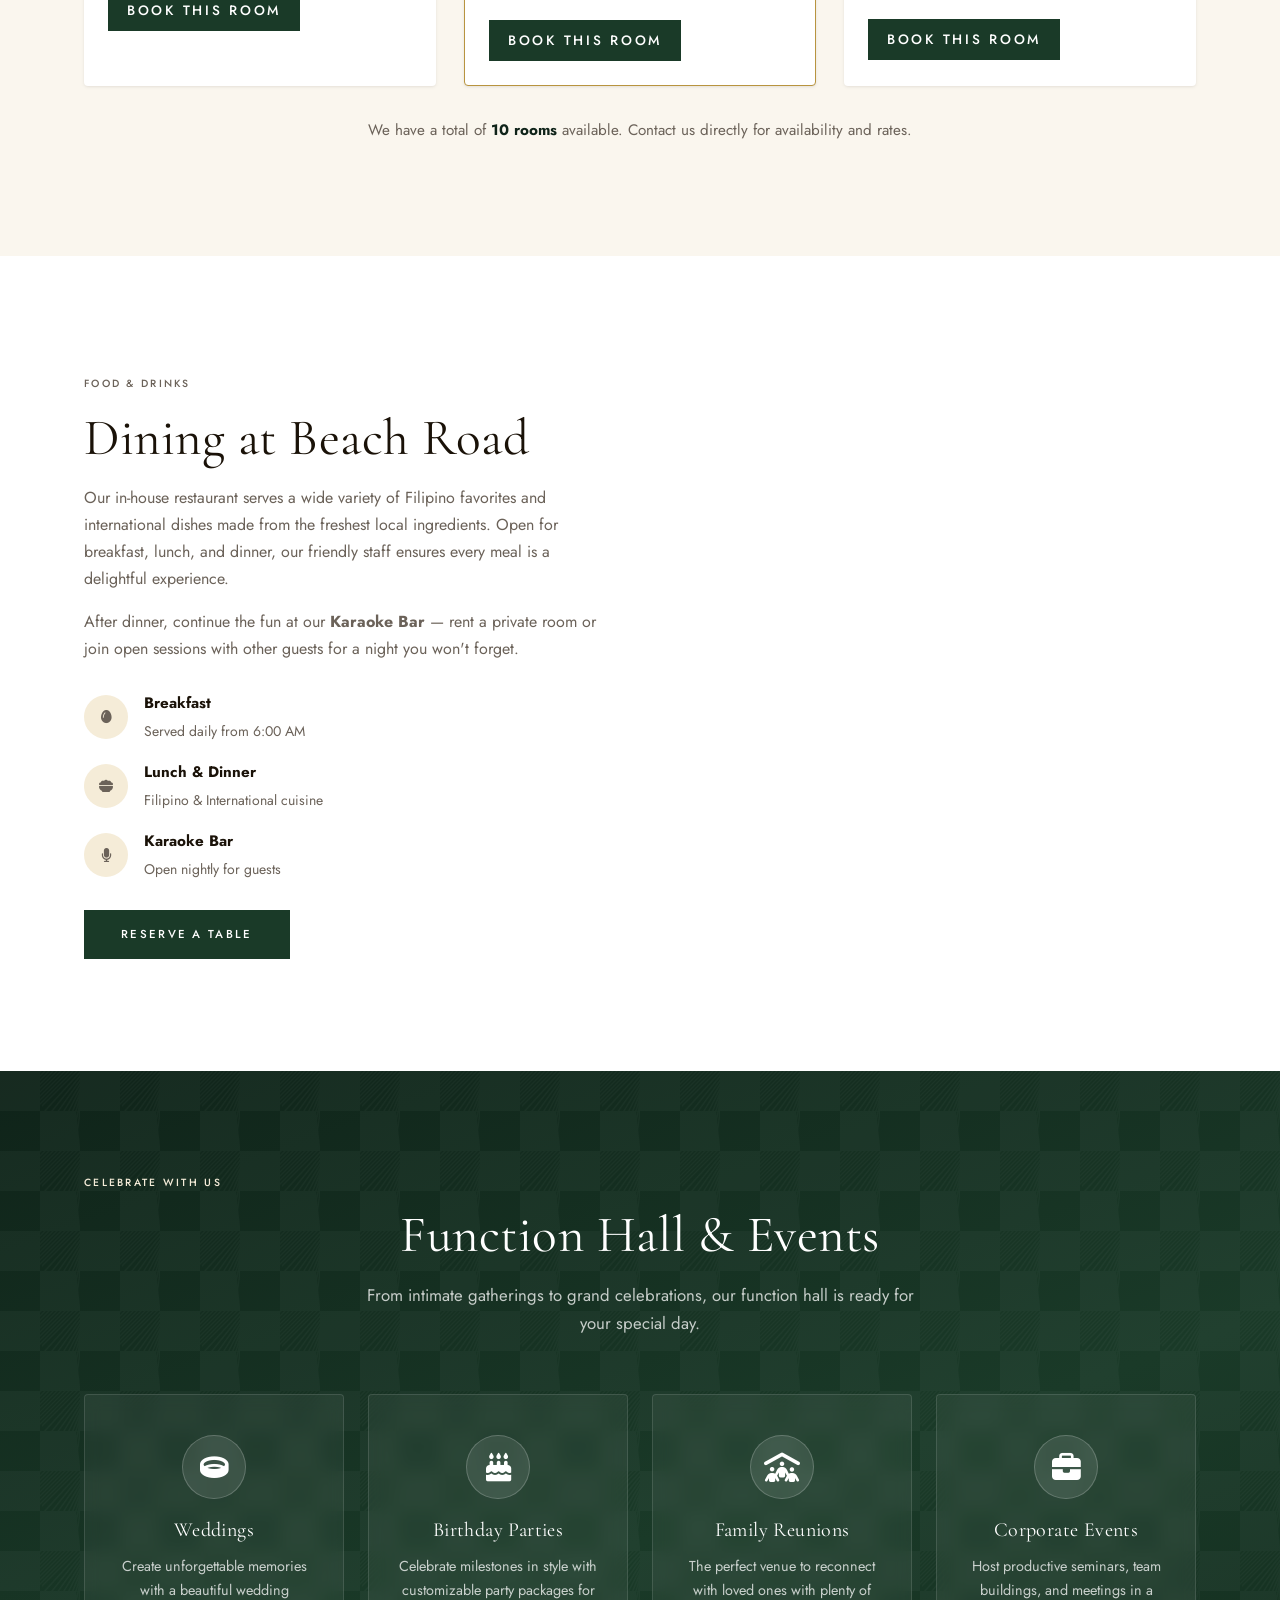
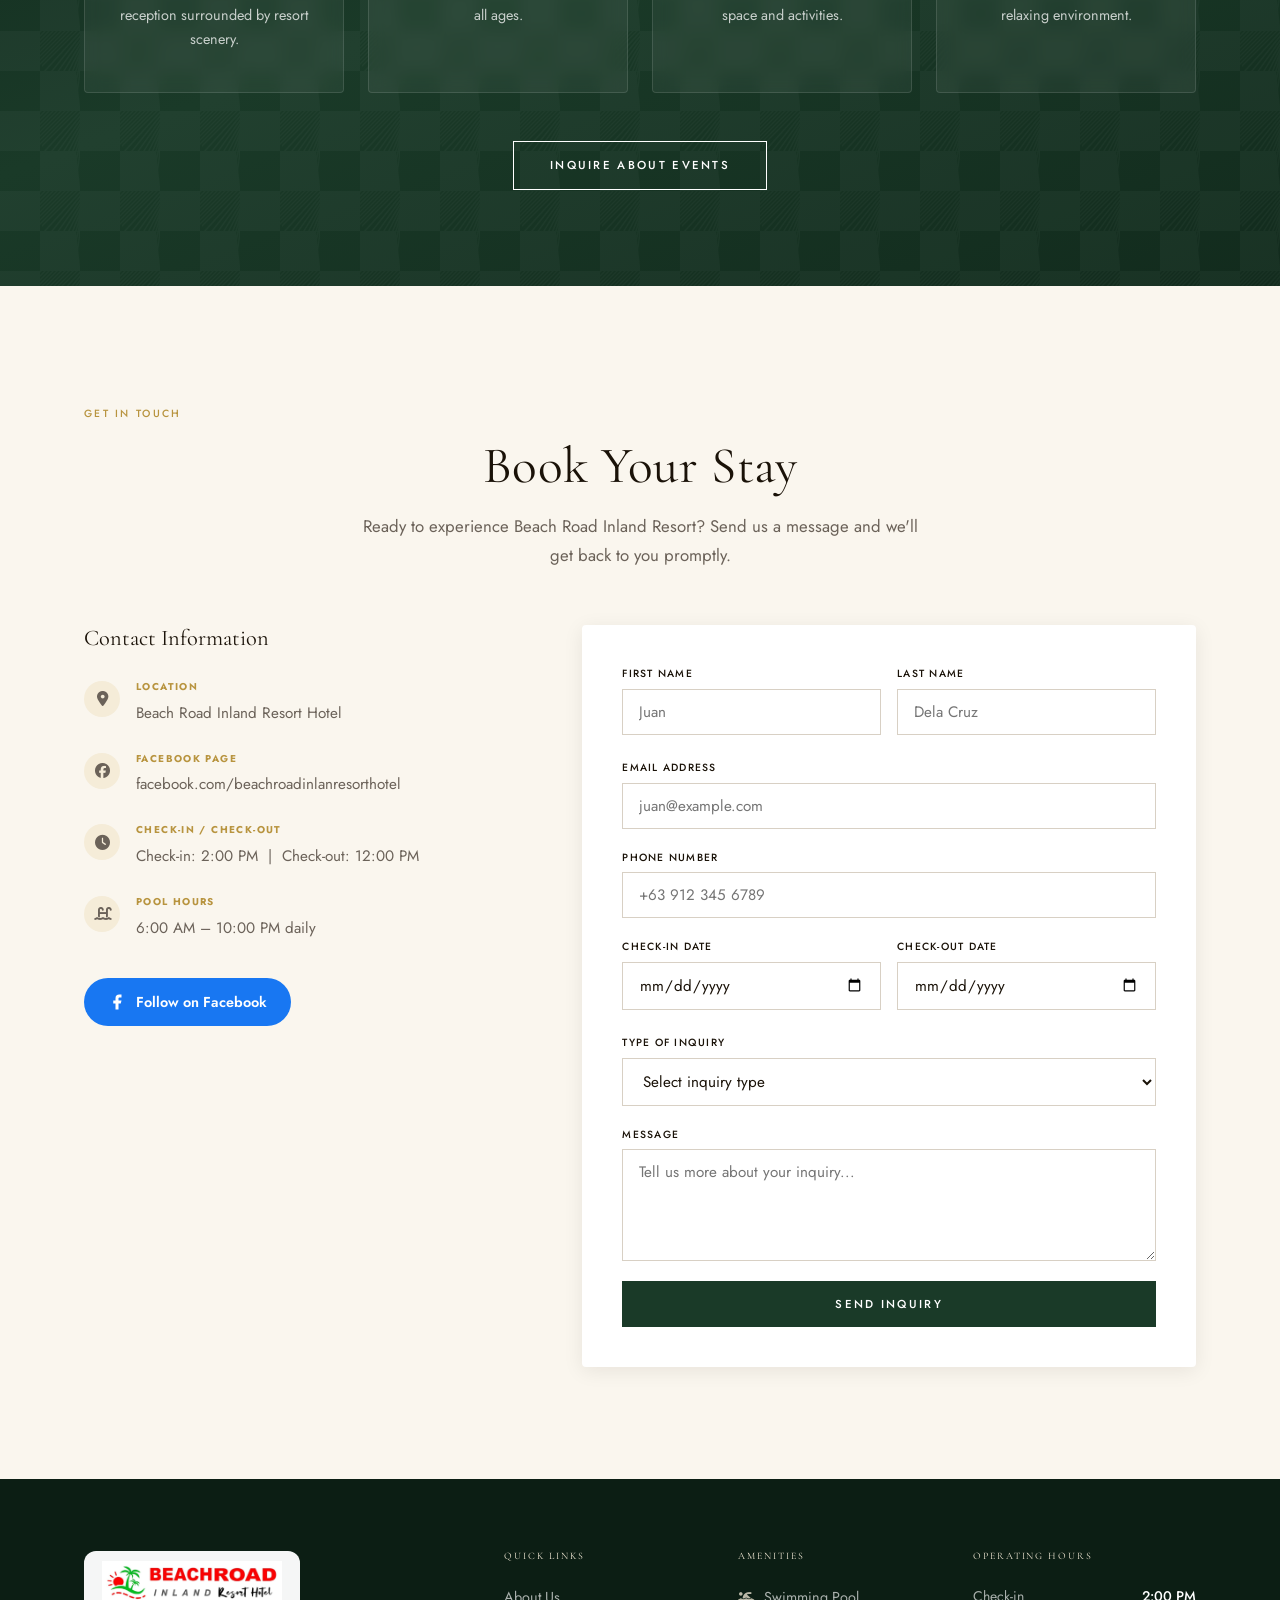
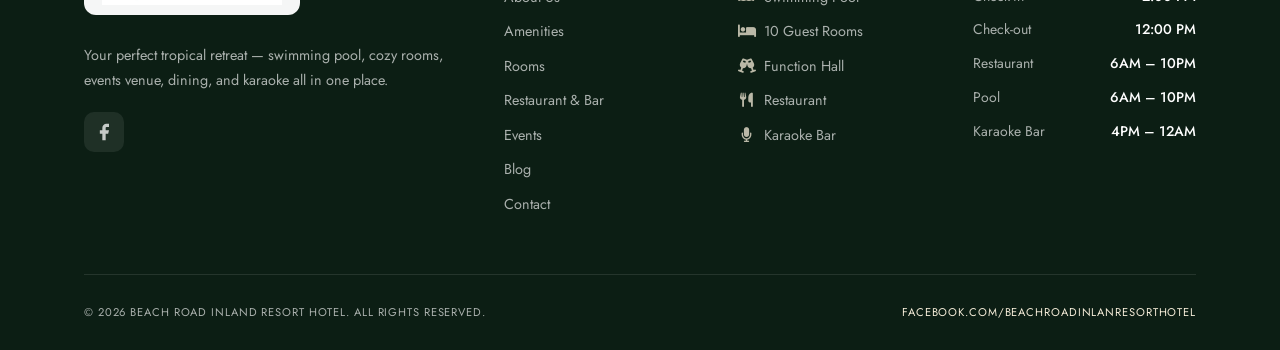
==== commit 35da6487: "Apply Peninsula-inspired luxury theme redesign - Replace color palette with deep forest green and ch" ====
--- a/index.html
+++ b/index.html
@@ -6,9 +6,10 @@
   <title>Beach Road Inland Resort Hotel</title>
   <meta name="description" content="Beach Road Inland Resort Hotel – Your perfect getaway with swimming pool, comfortable rooms, function hall, restaurant, and karaoke bar." />
   <link rel="stylesheet" href="styles.css" />
+  <link rel="stylesheet" href="https://cdnjs.cloudflare.com/ajax/libs/font-awesome/6.5.2/css/all.min.css" />
   <link rel="preconnect" href="https://fonts.googleapis.com" />
   <link rel="preconnect" href="https://fonts.gstatic.com" crossorigin />
-  <link href="https://fonts.googleapis.com/css2?family=Playfair+Display:wght@400;600;700&family=Inter:wght@300;400;500;600&display=swap" rel="stylesheet" />
+  <link href="https://fonts.googleapis.com/css2?family=Cormorant+Garamond:ital,wght@0,300;0,400;0,500;0,600;1,300;1,400;1,600&family=Jost:wght@300;400;500;600&display=swap" rel="stylesheet" />
 </head>
 <body>
 
@@ -55,23 +56,23 @@
   <section class="highlights">
     <div class="highlights-grid">
       <div class="highlight-item">
-        <div class="highlight-icon">🏊</div>
+        <div class="highlight-icon"><i class="fa-solid fa-person-swimming"></i></div>
         <span>Swimming Pool</span>
       </div>
       <div class="highlight-item">
-        <div class="highlight-icon">🛏️</div>
+        <div class="highlight-icon"><i class="fa-solid fa-bed"></i></div>
         <span>10 Cozy Rooms</span>
       </div>
       <div class="highlight-item">
-        <div class="highlight-icon">🎉</div>
+        <div class="highlight-icon"><i class="fa-solid fa-champagne-glasses"></i></div>
         <span>Function Hall</span>
       </div>
       <div class="highlight-item">
-        <div class="highlight-icon">🍽️</div>
+        <div class="highlight-icon"><i class="fa-solid fa-utensils"></i></div>
         <span>Restaurant</span>
       </div>
       <div class="highlight-item">
-        <div class="highlight-icon">🎤</div>
+        <div class="highlight-icon"><i class="fa-solid fa-microphone"></i></div>
         <span>Karaoke Bar</span>
       </div>
     </div>
@@ -279,21 +280,21 @@
           <p>After dinner, continue the fun at our <strong>Karaoke Bar</strong> — rent a private room or join open sessions with other guests for a night you won't forget.</p>
           <div class="dining-features">
             <div class="dining-feature">
-              <span class="df-icon">🍳</span>
+              <span class="df-icon"><i class="fa-solid fa-egg"></i></span>
               <div>
                 <strong>Breakfast</strong>
                 <span>Served daily from 6:00 AM</span>
               </div>
             </div>
             <div class="dining-feature">
-              <span class="df-icon">🍜</span>
+              <span class="df-icon"><i class="fa-solid fa-bowl-food"></i></span>
               <div>
-                <strong>Lunch & Dinner</strong>
-                <span>Filipino & International cuisine</span>
+                <strong>Lunch &amp; Dinner</strong>
+                <span>Filipino &amp; International cuisine</span>
               </div>
             </div>
             <div class="dining-feature">
-              <span class="df-icon">🎤</span>
+              <span class="df-icon"><i class="fa-solid fa-microphone"></i></span>
               <div>
                 <strong>Karaoke Bar</strong>
                 <span>Open nightly for guests</span>
@@ -319,22 +320,22 @@
         <p class="section-desc light">From intimate gatherings to grand celebrations, our function hall is ready for your special day.</p>
         <div class="events-grid">
           <div class="event-item">
-            <div class="event-icon">💍</div>
+            <div class="event-icon"><i class="fa-solid fa-ring"></i></div>
             <h3>Weddings</h3>
             <p>Create unforgettable memories with a beautiful wedding reception surrounded by resort scenery.</p>
           </div>
           <div class="event-item">
-            <div class="event-icon">🎂</div>
+            <div class="event-icon"><i class="fa-solid fa-cake-candles"></i></div>
             <h3>Birthday Parties</h3>
             <p>Celebrate milestones in style with customizable party packages for all ages.</p>
           </div>
           <div class="event-item">
-            <div class="event-icon">👨‍👩‍👧‍👦</div>
+            <div class="event-icon"><i class="fa-solid fa-people-roof"></i></div>
             <h3>Family Reunions</h3>
             <p>The perfect venue to reconnect with loved ones with plenty of space and activities.</p>
           </div>
           <div class="event-item">
-            <div class="event-icon">🏢</div>
+            <div class="event-icon"><i class="fa-solid fa-briefcase"></i></div>
             <h3>Corporate Events</h3>
             <p>Host productive seminars, team buildings, and meetings in a relaxing environment.</p>
           </div>
@@ -355,28 +356,28 @@
         <div class="contact-info">
           <h3>Contact Information</h3>
           <div class="contact-item">
-            <span class="c-icon">📍</span>
+            <span class="c-icon"><i class="fa-solid fa-location-dot"></i></span>
             <div>
               <strong>Location</strong>
               <span>Beach Road Inland Resort Hotel</span>
             </div>
           </div>
           <div class="contact-item">
-            <span class="c-icon">📘</span>
+            <span class="c-icon"><i class="fa-brands fa-facebook"></i></span>
             <div>
               <strong>Facebook Page</strong>
               <a href="https://www.facebook.com/beachroadinlanresorthotel" target="_blank" rel="noopener noreferrer">facebook.com/beachroadinlanresorthotel</a>
             </div>
           </div>
           <div class="contact-item">
-            <span class="c-icon">🕐</span>
+            <span class="c-icon"><i class="fa-solid fa-clock"></i></span>
             <div>
               <strong>Check-in / Check-out</strong>
               <span>Check-in: 2:00 PM &nbsp;|&nbsp; Check-out: 12:00 PM</span>
             </div>
           </div>
           <div class="contact-item">
-            <span class="c-icon">🏊</span>
+            <span class="c-icon"><i class="fa-solid fa-water-ladder"></i></span>
             <div>
               <strong>Pool Hours</strong>
               <span>6:00 AM – 10:00 PM daily</span>
@@ -472,11 +473,11 @@
         <div class="footer-amenities">
           <h4>Amenities</h4>
           <ul>
-            <li>🏊 Swimming Pool</li>
-            <li>🛏️ 10 Guest Rooms</li>
-            <li>🎉 Function Hall</li>
-            <li>🍽️ Restaurant</li>
-            <li>🎤 Karaoke Bar</li>
+            <li><i class="fa-solid fa-person-swimming"></i> Swimming Pool</li>
+            <li><i class="fa-solid fa-bed"></i> 10 Guest Rooms</li>
+            <li><i class="fa-solid fa-champagne-glasses"></i> Function Hall</li>
+            <li><i class="fa-solid fa-utensils"></i> Restaurant</li>
+            <li><i class="fa-solid fa-microphone"></i> Karaoke Bar</li>
           </ul>
         </div>
         <div class="footer-hours">
--- a/styles.css
+++ b/styles.css
@@ -6,31 +6,31 @@
 *, *::before, *::after { box-sizing: border-box; margin: 0; padding: 0; }
 
 :root {
-  --teal:        #0d9488;
-  --teal-dark:   #0f766e;
-  --teal-light:  #ccfbf1;
-  --gold:        #d97706;
-  --gold-light:  #fef3c7;
-  --sand:        #fdf6ec;
-  --dark:        #1e293b;
-  --mid:         #475569;
-  --light:       #f8fafc;
+  --teal:        #1a3a28;   /* Forest green – primary brand */
+  --teal-dark:   #0f2319;   /* Deep forest */
+  --teal-light:  #e0ebe4;   /* Sage mist */
+  --gold:        #b8943f;   /* Champagne gold */
+  --gold-light:  #f5ecd8;   /* Warm ivory gold */
+  --sand:        #faf6ee;   /* Ivory */
+  --dark:        #1a1208;   /* Near black – warm */
+  --mid:         #6b6259;   /* Warm stone */
+  --light:       #faf6ee;   /* Ivory */
   --white:       #ffffff;
-  --shadow-sm:   0 1px 3px rgba(0,0,0,.08), 0 1px 2px rgba(0,0,0,.06);
-  --shadow-md:   0 4px 16px rgba(0,0,0,.10);
-  --shadow-lg:   0 10px 40px rgba(0,0,0,.14);
-  --radius:      12px;
-  --radius-lg:   20px;
+  --shadow-sm:   0 1px 4px rgba(26,18,8,.06), 0 1px 2px rgba(26,18,8,.04);
+  --shadow-md:   0 4px 20px rgba(26,18,8,.08);
+  --shadow-lg:   0 12px 48px rgba(26,18,8,.12);
+  --radius:      2px;
+  --radius-lg:   4px;
   --transition:  .3s cubic-bezier(.4,0,.2,1);
 }
 
 html { scroll-behavior: smooth; }
 
 body {
-  font-family: 'Inter', sans-serif;
+  font-family: 'Jost', sans-serif;
   color: var(--dark);
   background: var(--white);
-  line-height: 1.65;
+  line-height: 1.7;
   overflow-x: hidden;
 }
 
@@ -44,25 +44,26 @@
   padding: 0 24px;
 }
 
-.section { padding: 96px 0; }
+.section { padding: 112px 0; }
 
 /* ── TYPOGRAPHY ── */
-h1, h2, h3, h4 { font-family: 'Playfair Display', serif; line-height: 1.2; }
+h1, h2, h3, h4 { font-family: 'Cormorant Garamond', serif; font-weight: 400; line-height: 1.15; }
 
 .section-label {
   display: inline-block;
-  font-size: .75rem;
-  font-weight: 600;
-  letter-spacing: .12em;
+  font-size: .65rem;
+  font-weight: 500;
+  letter-spacing: .22em;
   text-transform: uppercase;
-  color: var(--teal);
-  margin-bottom: 12px;
+  color: var(--gold);
+  margin-bottom: 14px;
 }
 .section-label.center, .center { text-align: center; }
 .section-title {
-  font-size: clamp(1.8rem, 4vw, 2.8rem);
+  font-size: clamp(2rem, 4.5vw, 3.2rem);
   color: var(--dark);
   margin-bottom: 16px;
+  letter-spacing: .01em;
 }
 .section-title.center { text-align: center; }
 .section-desc {
@@ -78,13 +79,15 @@
   display: inline-flex;
   align-items: center;
   gap: 8px;
-  padding: 13px 28px;
-  border-radius: 50px;
-  font-size: .95rem;
-  font-weight: 600;
-  font-family: 'Inter', sans-serif;
+  padding: 14px 36px;
+  border-radius: 0;
+  font-size: .72rem;
+  font-weight: 500;
+  font-family: 'Jost', sans-serif;
+  letter-spacing: .2em;
+  text-transform: uppercase;
   cursor: pointer;
-  border: 2px solid transparent;
+  border: 1px solid transparent;
   transition: var(--transition);
 }
 .btn-primary {
@@ -96,7 +99,7 @@
   background: var(--teal-dark);
   border-color: var(--teal-dark);
   transform: translateY(-2px);
-  box-shadow: 0 8px 24px rgba(13,148,136,.35);
+  box-shadow: 0 8px 28px rgba(26,58,40,.30);
 }
 .btn-outline {
   background: transparent;
@@ -117,7 +120,7 @@
   background: var(--white);
   color: var(--teal-dark);
 }
-.btn-sm { padding: 9px 20px; font-size: .875rem; }
+.btn-sm { padding: 9px 24px; font-size: .68rem; }
 .btn-full { width: 100%; justify-content: center; }
 
 /* ── LOGO IMAGE ── */
@@ -200,11 +203,13 @@
   gap: 8px;
 }
 .nav-link {
-  font-size: .9rem;
+  font-size: .72rem;
   font-weight: 500;
+  letter-spacing: .1em;
+  text-transform: uppercase;
   color: rgba(255,255,255,.9);
   padding: 8px 14px;
-  border-radius: 8px;
+  border-radius: 0;
   transition: var(--transition);
 }
 .nav-link:hover { color: var(--white); background: rgba(255,255,255,.15); }
@@ -214,8 +219,8 @@
 .btn-nav {
   background: var(--teal);
   color: var(--white) !important;
-  border-radius: 50px;
-  padding: 10px 22px;
+  border-radius: 0;
+  padding: 10px 24px;
 }
 .btn-nav:hover { background: var(--teal-dark) !important; }
 
@@ -255,9 +260,9 @@
   position: absolute;
   inset: 0;
   background:
-    linear-gradient(to bottom, rgba(7,55,52,0.72) 0%, rgba(10,60,56,0.82) 100%),
-    radial-gradient(ellipse 80% 60% at 20% 80%, rgba(13,148,136,.25) 0%, transparent 60%),
-    radial-gradient(ellipse 60% 60% at 80% 20%, rgba(217,119,6,.12) 0%, transparent 50%);
+    linear-gradient(to bottom, rgba(15,35,25,0.68) 0%, rgba(15,35,25,0.82) 100%),
+    radial-gradient(ellipse 80% 60% at 20% 80%, rgba(26,58,40,.18) 0%, transparent 60%),
+    radial-gradient(ellipse 60% 60% at 80% 20%, rgba(184,148,63,.08) 0%, transparent 50%);
 }
 /* Decorative wave shapes */
 .hero::after {
@@ -283,23 +288,26 @@
   max-width: 760px;
 }
 .hero-tagline {
-  font-size: .85rem;
-  letter-spacing: .25em;
+  font-size: .65rem;
+  letter-spacing: .3em;
   text-transform: uppercase;
-  color: rgba(255,255,255,.7);
-  margin-bottom: 16px;
+  color: var(--gold-light);
+  margin-bottom: 20px;
 }
 .hero-title {
-  font-size: clamp(2.4rem, 6vw, 4.5rem);
-  font-weight: 700;
-  line-height: 1.1;
-  margin-bottom: 20px;
-  text-shadow: 0 2px 20px rgba(0,0,0,.2);
+  font-size: clamp(2.8rem, 7vw, 5.2rem);
+  font-weight: 300;
+  font-style: italic;
+  line-height: 1.08;
+  margin-bottom: 24px;
+  letter-spacing: .01em;
+  text-shadow: 0 2px 24px rgba(0,0,0,.18);
 }
 .hero-subtitle {
-  font-size: 1.1rem;
-  color: rgba(255,255,255,.8);
-  margin-bottom: 40px;
+  font-size: 1rem;
+  letter-spacing: .04em;
+  color: rgba(255,255,255,.75);
+  margin-bottom: 44px;
 }
 .hero-actions {
   display: flex;
@@ -347,24 +355,36 @@
   padding: 0 24px;
   display: grid;
   grid-template-columns: repeat(5, 1fr);
-  border-top: 3px solid var(--teal);
+  border-top: 2px solid var(--gold);
 }
 .highlight-item {
   display: flex;
   flex-direction: column;
   align-items: center;
-  gap: 10px;
-  padding: 32px 16px;
-  font-size: .875rem;
-  font-weight: 600;
+  gap: 8px;
+  padding: 36px 16px;
+  font-size: .72rem;
+  font-weight: 500;
+  letter-spacing: .12em;
+  text-transform: uppercase;
   color: var(--mid);
-  border-right: 1px solid #e2e8f0;
+  border-right: 1px solid #e8e0d4;
   transition: var(--transition);
   text-align: center;
 }
 .highlight-item:last-child { border-right: none; }
 .highlight-item:hover { color: var(--teal); background: var(--teal-light); }
-.highlight-icon { font-size: 2rem; }
+.highlight-icon {
+  font-size: 1.6rem;
+  color: var(--teal);
+  width: 44px;
+  height: 44px;
+  display: flex;
+  align-items: center;
+  justify-content: center;
+  background: var(--teal-light);
+  border-radius: 50%;
+}
 
 /* ── ABOUT ── */
 .about { background: var(--sand); }
@@ -413,7 +433,7 @@
   box-shadow: var(--shadow-lg);
   z-index: 2;
 }
-.about-badge strong { display: block; font-size: 2.5rem; font-family: 'Playfair Display', serif; color: var(--teal); line-height: 1; }
+.about-badge strong { display: block; font-size: 2.5rem; font-family: 'Cormorant Garamond', serif; color: var(--teal); line-height: 1; }
 .about-badge span   { font-size: .8rem; font-weight: 600; color: var(--mid); text-transform: uppercase; letter-spacing: .08em; }
 
 .about-text .section-title,
@@ -427,7 +447,7 @@
   gap: 40px;
   margin: 32px 0;
 }
-.stat strong { display: block; font-size: 2rem; font-family: 'Playfair Display', serif; color: var(--teal); }
+.stat strong { display: block; font-size: 2rem; font-family: 'Cormorant Garamond', serif; color: var(--teal); }
 .stat span   { font-size: .8rem; color: var(--mid); font-weight: 500; }
 
 /* ── AMENITIES ── */
@@ -439,9 +459,9 @@
 }
 .amenity-card {
   background: var(--white);
-  border: 1px solid #e2e8f0;
+  border: 1px solid #e8e0d4;
   border-radius: var(--radius-lg);
-  padding: 36px 28px;
+  padding: 40px 32px;
   transition: var(--transition);
   position: relative;
   overflow: hidden;
@@ -481,8 +501,10 @@
   justify-self: center;
 }
 .amenity-card h3 {
-  font-size: 1.2rem;
-  margin-bottom: 10px;
+  font-size: 1.3rem;
+  font-weight: 400;
+  letter-spacing: .02em;
+  margin-bottom: 12px;
   color: var(--dark);
 }
 .amenity-card p { color: var(--mid); font-size: .95rem; }
@@ -517,11 +539,12 @@
   position: absolute;
   bottom: 0; left: 0; right: 0;
   padding: 28px 16px 14px;
-  background: linear-gradient(to top, rgba(7,55,52,0.80) 0%, transparent 100%);
+  background: linear-gradient(to top, rgba(15,35,25,0.85) 0%, transparent 100%);
   color: var(--white);
-  font-size: .875rem;
-  font-weight: 600;
-  letter-spacing: .04em;
+  font-size: .78rem;
+  font-weight: 500;
+  letter-spacing: .14em;
+  text-transform: uppercase;
   opacity: 0;
   transform: translateY(6px);
   transition: opacity .3s ease, transform .3s ease;
@@ -555,7 +578,7 @@
   transition: var(--transition);
 }
 .room-card:hover { transform: translateY(-6px); box-shadow: var(--shadow-lg); }
-.room-card.featured { border: 2px solid var(--teal); }
+.room-card.featured { border: 1px solid var(--gold); }
 
 .room-img {
   height: 200px;
@@ -596,7 +619,7 @@
   background: #dcfce7;
   color: #166534;
 }
-.room-badge.featured { background: var(--teal-light); color: var(--teal-dark); }
+.room-badge.featured { background: var(--gold-light); color: var(--dark); }
 .room-info > p { color: var(--mid); font-size: .9rem; margin-bottom: 16px; }
 .room-features {
   display: grid;
@@ -630,7 +653,18 @@
   align-items: center;
   gap: 16px;
 }
-.df-icon { font-size: 1.6rem; flex-shrink: 0; }
+.df-icon {
+  font-size: 1.3rem;
+  flex-shrink: 0;
+  width: 44px;
+  height: 44px;
+  display: flex;
+  align-items: center;
+  justify-content: center;
+  background: var(--gold-light);
+  color: var(--gold);
+  border-radius: 50%;
+}
 .dining-feature strong { display: block; font-size: .95rem; color: var(--dark); }
 .dining-feature span   { font-size: .875rem; color: var(--mid); }
 .dining-images {
@@ -660,7 +694,7 @@
 /* ── EVENTS ── */
 .events { padding: 0; }
 .events-bg {
-  background: linear-gradient(135deg, #0d4f4a 0%, #0f766e 50%, #134e4a 100%);
+  background: linear-gradient(160deg, #0f2319 0%, #1a3a28 55%, #122b1d 100%);
   padding: 96px 0;
   position: relative;
   overflow: hidden;
@@ -684,11 +718,11 @@
   margin-bottom: 48px;
 }
 .event-item {
-  background: rgba(255,255,255,.08);
+  background: rgba(255,255,255,.05);
   backdrop-filter: blur(8px);
-  border: 1px solid rgba(255,255,255,.15);
+  border: 1px solid rgba(255,255,255,.12);
   border-radius: var(--radius-lg);
-  padding: 32px 24px;
+  padding: 40px 28px;
   text-align: center;
   color: var(--white);
   transition: var(--transition);
@@ -697,8 +731,22 @@
   background: rgba(255,255,255,.15);
   transform: translateY(-4px);
 }
-.event-icon { font-size: 2.5rem; margin-bottom: 16px; }
-.event-item h3 { font-size: 1.1rem; margin-bottom: 10px; }
+.event-icon {
+  font-size: 1.8rem;
+  margin-bottom: 20px;
+  width: 64px;
+  height: 64px;
+  display: flex;
+  align-items: center;
+  justify-content: center;
+  background: rgba(255,255,255,.1);
+  border: 1px solid rgba(255,255,255,.2);
+  border-radius: 50%;
+  margin-left: auto;
+  margin-right: auto;
+  color: var(--white);
+}
+.event-item h3 { font-size: 1.25rem; font-weight: 400; letter-spacing: .02em; margin-bottom: 12px; }
 .event-item p  { font-size: .9rem; color: rgba(255,255,255,.75); }
 .events-bg .btn-outline-white { display: block; width: fit-content; margin: 0 auto; }
 
@@ -721,8 +769,20 @@
   gap: 16px;
   margin-bottom: 24px;
 }
-.c-icon { font-size: 1.4rem; flex-shrink: 0; margin-top: 2px; }
-.contact-item strong { display: block; font-size: .8rem; text-transform: uppercase; letter-spacing: .06em; color: var(--teal); margin-bottom: 2px; }
+.c-icon {
+  font-size: 1.1rem;
+  flex-shrink: 0;
+  margin-top: 2px;
+  width: 36px;
+  height: 36px;
+  display: flex;
+  align-items: center;
+  justify-content: center;
+  background: var(--gold-light);
+  color: var(--gold);
+  border-radius: 50%;
+}
+.contact-item strong { display: block; font-size: .62rem; text-transform: uppercase; letter-spacing: .14em; color: var(--gold); margin-bottom: 3px; }
 .contact-item span, .contact-item a { font-size: .95rem; color: var(--mid); }
 .contact-item a:hover { color: var(--teal); }
 
@@ -768,25 +828,26 @@
 }
 .form-group:last-of-type { margin-bottom: 24px; }
 label {
-  font-size: .8rem;
-  font-weight: 600;
+  font-size: .65rem;
+  font-weight: 500;
   color: var(--dark);
-  letter-spacing: .04em;
+  letter-spacing: .12em;
+  text-transform: uppercase;
 }
 input, select, textarea {
-  font-family: 'Inter', sans-serif;
+  font-family: 'Jost', sans-serif;
   font-size: .95rem;
   padding: 11px 16px;
-  border: 1.5px solid #e2e8f0;
-  border-radius: 10px;
+  border: 1px solid #d8d0c4;
+  border-radius: 0;
   color: var(--dark);
   background: var(--white);
   transition: var(--transition);
   outline: none;
 }
 input:focus, select:focus, textarea:focus {
-  border-color: var(--teal);
-  box-shadow: 0 0 0 3px rgba(13,148,136,.12);
+  border-color: var(--gold);
+  box-shadow: 0 0 0 3px rgba(184,148,63,.12);
 }
 textarea { resize: vertical; min-height: 100px; }
 .form-success {
@@ -802,7 +863,7 @@
 .form-success.show { display: block; }
 
 /* ── FOOTER ── */
-.footer { background: var(--dark); color: rgba(255,255,255,.75); padding: 64px 0 0; }
+.footer { background: #0c1e14; color: rgba(255,255,255,.65); padding: 72px 0 0; }
 .footer-grid {
   display: grid;
   grid-template-columns: 2fr 1fr 1fr 1.2fr;
@@ -817,7 +878,7 @@
   padding: 10px 18px;
   margin-bottom: 20px;
 }
-.footer-logo .logo-main { font-family: 'Playfair Display', serif; font-size: 1.3rem; font-weight: 700; color: var(--white); }
+.footer-logo .logo-main { font-family: 'Cormorant Garamond', serif; font-size: 1.3rem; font-weight: 400; color: var(--white); }
 .footer-logo .logo-sub  { font-size: .6rem; letter-spacing: .12em; color: rgba(255,255,255,.5); }
 /* image logo replaces the text spans — white card container for dark footer */
 .footer-brand p  { font-size: .9rem; line-height: 1.7; margin-bottom: 20px; }
@@ -831,17 +892,24 @@
 }
 .footer-social:hover { background: #1877f2; color: var(--white); }
 .footer-links h4, .footer-amenities h4, .footer-hours h4 {
-  font-size: .75rem;
-  letter-spacing: .12em;
+  font-size: .62rem;
+  letter-spacing: .2em;
   text-transform: uppercase;
-  color: var(--white);
-  margin-bottom: 20px;
+  color: var(--gold-light);
+  margin-bottom: 22px;
 }
 .footer-links ul li, .footer-amenities ul li {
   margin-bottom: 10px;
   font-size: .9rem;
 }
-.footer-links a:hover { color: var(--teal-light); }
+.footer-amenities ul li i {
+  color: var(--gold-light);
+  opacity: .75;
+  width: 16px;
+  text-align: center;
+  margin-right: 6px;
+}
+.footer-links a:hover { color: var(--gold-light); }
 .footer-hours ul { display: flex; flex-direction: column; gap: 10px; }
 .footer-hours li {
   display: flex;
@@ -851,13 +919,15 @@
 }
 .footer-hours li span:last-child { color: var(--white); font-weight: 500; }
 .footer-bottom {
-  padding: 24px 0;
+  padding: 28px 0;
   display: flex;
   align-items: center;
   justify-content: space-between;
-  font-size: .85rem;
-}
-.footer-bottom a { color: var(--teal-light); }
+  font-size: .7rem;
+  letter-spacing: .08em;
+  text-transform: uppercase;
+}
+.footer-bottom a { color: var(--gold-light); }
 .footer-bottom a:hover { text-decoration: underline; }
 
 /* ── RESPONSIVE ── */
@@ -871,7 +941,7 @@
 }
 
 @media (max-width: 768px) {
-  .section { padding: 64px 0; }
+  .section { padding: 72px 0; }
   .highlights-grid { grid-template-columns: repeat(3, 1fr); }
   .highlight-item:nth-child(4),
   .highlight-item:nth-child(5) { border-top: 1px solid #e2e8f0; }
@@ -889,7 +959,7 @@
     display: none;
     position: fixed;
     top: 0; left: 0; right: 0; bottom: 0;
-    background: var(--dark);
+    background: #0c1e14;
     flex-direction: column;
     justify-content: center;
     align-items: center;
@@ -920,7 +990,7 @@
 .page-hero {
   position: relative;
   height: 320px;
-  background: linear-gradient(135deg, var(--teal-dark) 0%, #065f46 100%);
+  background: linear-gradient(160deg, var(--teal-dark) 0%, #1a3a28 100%);
   display: flex;
   align-items: center;
   justify-content: center;
@@ -938,7 +1008,7 @@
 .page-hero-overlay {
   position: absolute;
   inset: 0;
-  background: linear-gradient(to bottom, rgba(13,148,136,.55) 0%, rgba(15,118,110,.8) 100%);
+  background: linear-gradient(to bottom, rgba(15,35,25,.65) 0%, rgba(15,35,25,.88) 100%);
 }
 .page-hero-content {
   position: relative;
@@ -946,15 +1016,15 @@
   color: #fff;
 }
 .page-hero-content .hero-tagline {
-  font-size: .85rem;
-  letter-spacing: 3px;
+  font-size: .65rem;
+  letter-spacing: .26em;
   text-transform: uppercase;
-  color: var(--teal-light);
-  font-weight: 600;
-  margin-bottom: 10px;
+  color: var(--gold-light);
+  font-weight: 500;
+  margin-bottom: 12px;
 }
 .page-hero-content .hero-title {
-  font-family: 'Playfair Display', serif;
+  font-family: 'Cormorant Garamond', serif;
   font-size: clamp(2rem, 5vw, 3.2rem);
   font-weight: 700;
   margin-bottom: 12px;
@@ -1036,11 +1106,11 @@
   border-radius: var(--radius-lg);
   padding: 48px 32px;
   text-align: center;
-  border: 2px dashed #d1fae5;
+  border: 1px solid var(--teal-light);
 }
 .blog-coming-soon .cs-icon { font-size: 2.5rem; margin-bottom: 16px; }
 .blog-coming-soon h3 {
-  font-family: 'Playfair Display', serif;
+  font-family: 'Cormorant Garamond', serif;
   font-size: 1.3rem;
   color: var(--dark);
   margin-bottom: 10px;
@@ -1062,13 +1132,14 @@
   box-shadow: 0 2px 12px rgba(0,0,0,.06);
 }
 .sidebar-title {
-  font-family: 'Playfair Display', serif;
-  font-size: 1.05rem;
-  font-weight: 700;
+  font-family: 'Cormorant Garamond', serif;
+  font-size: 1.1rem;
+  font-weight: 400;
+  letter-spacing: .04em;
   color: var(--dark);
   margin-bottom: 16px;
   padding-bottom: 10px;
-  border-bottom: 2px solid var(--teal-light);
+  border-bottom: 1px solid var(--teal-light);
 }
 .sidebar-logo { margin-bottom: 14px; }
 .sidebar-widget p { font-size: .88rem; color: var(--mid); line-height: 1.6; }
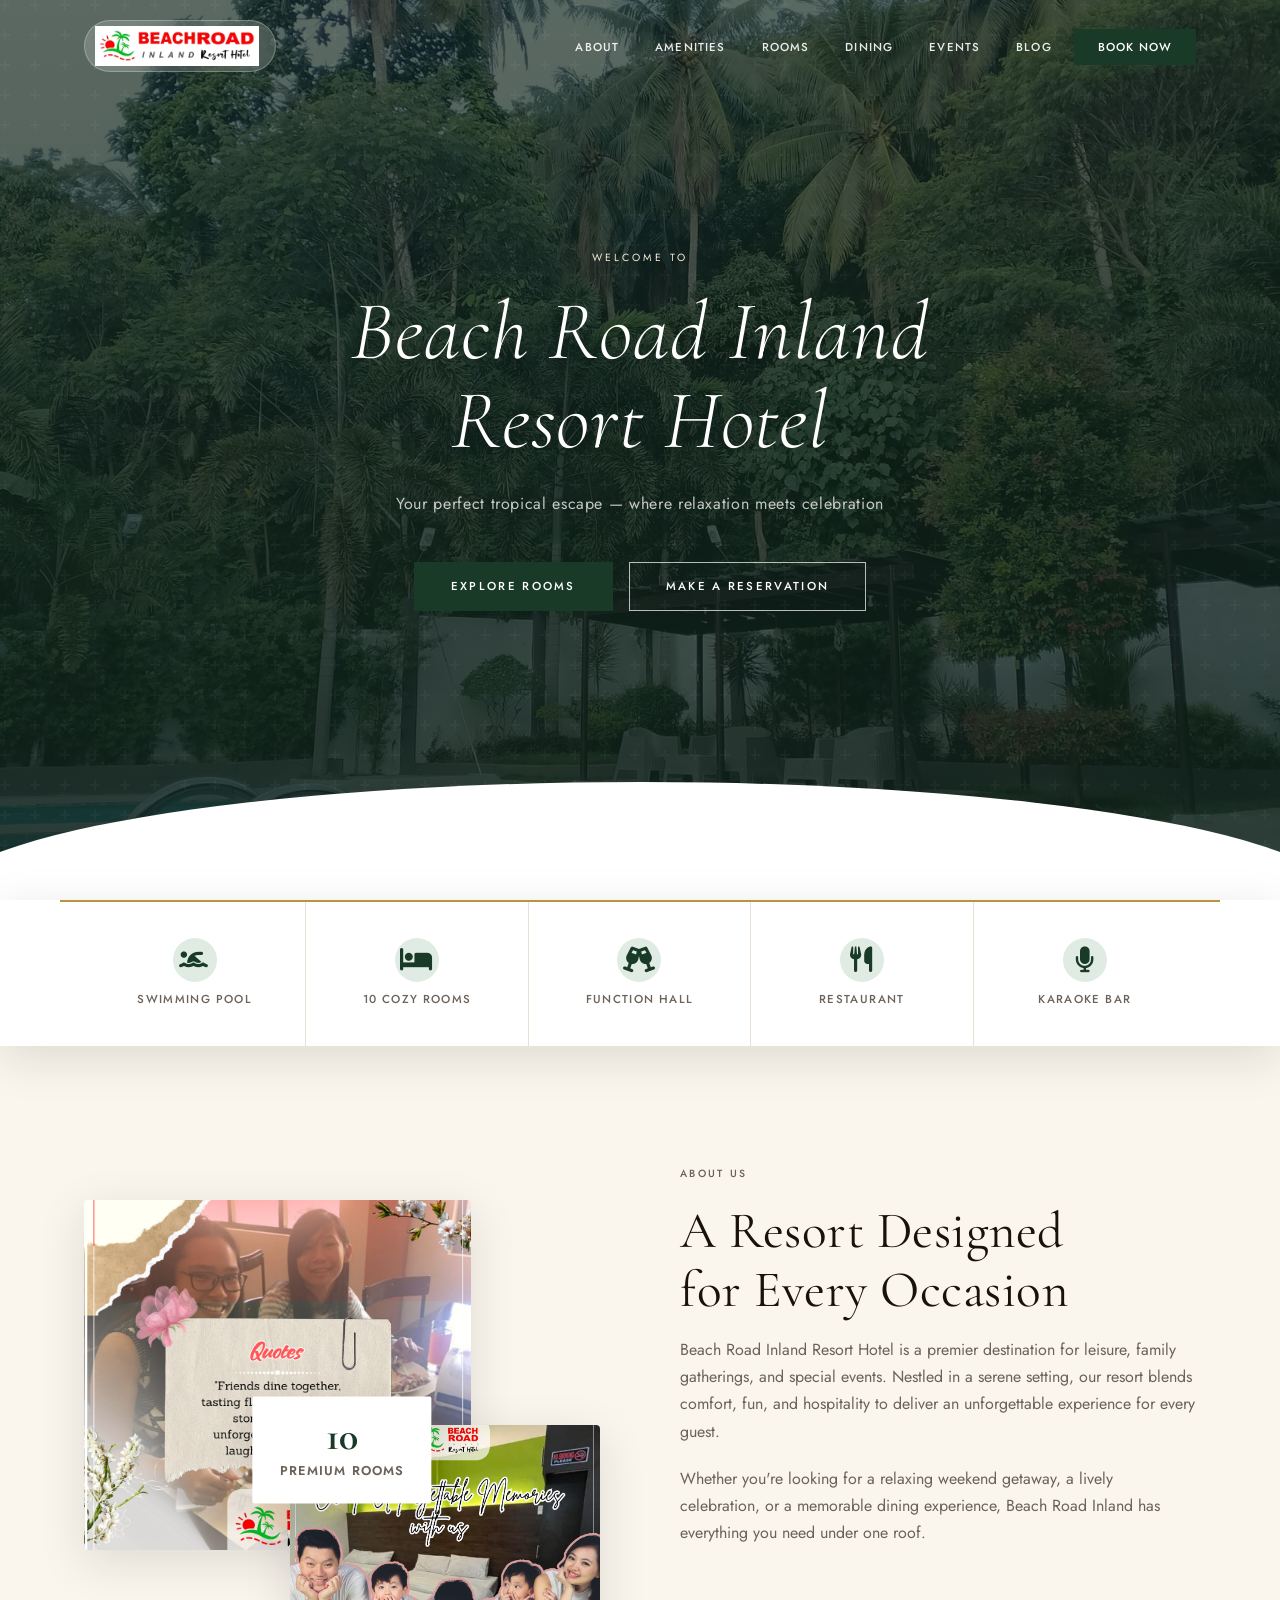
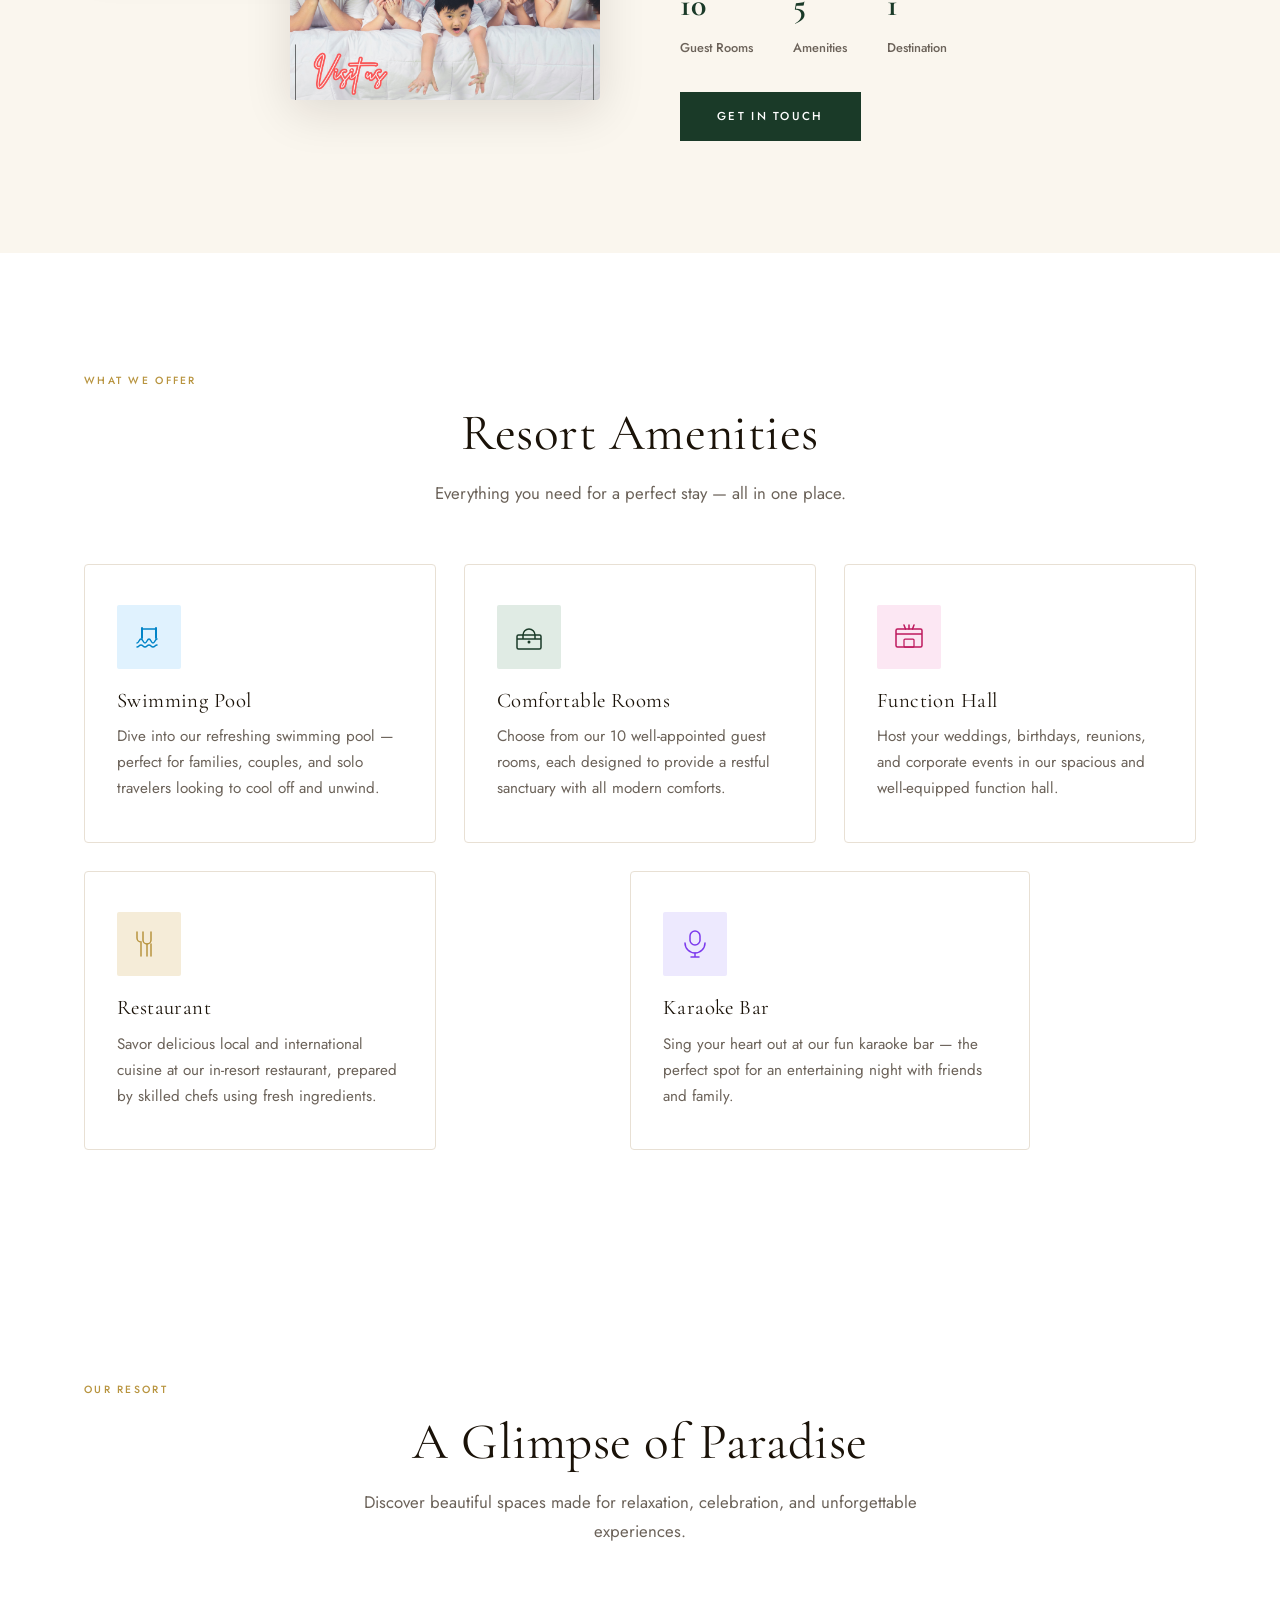
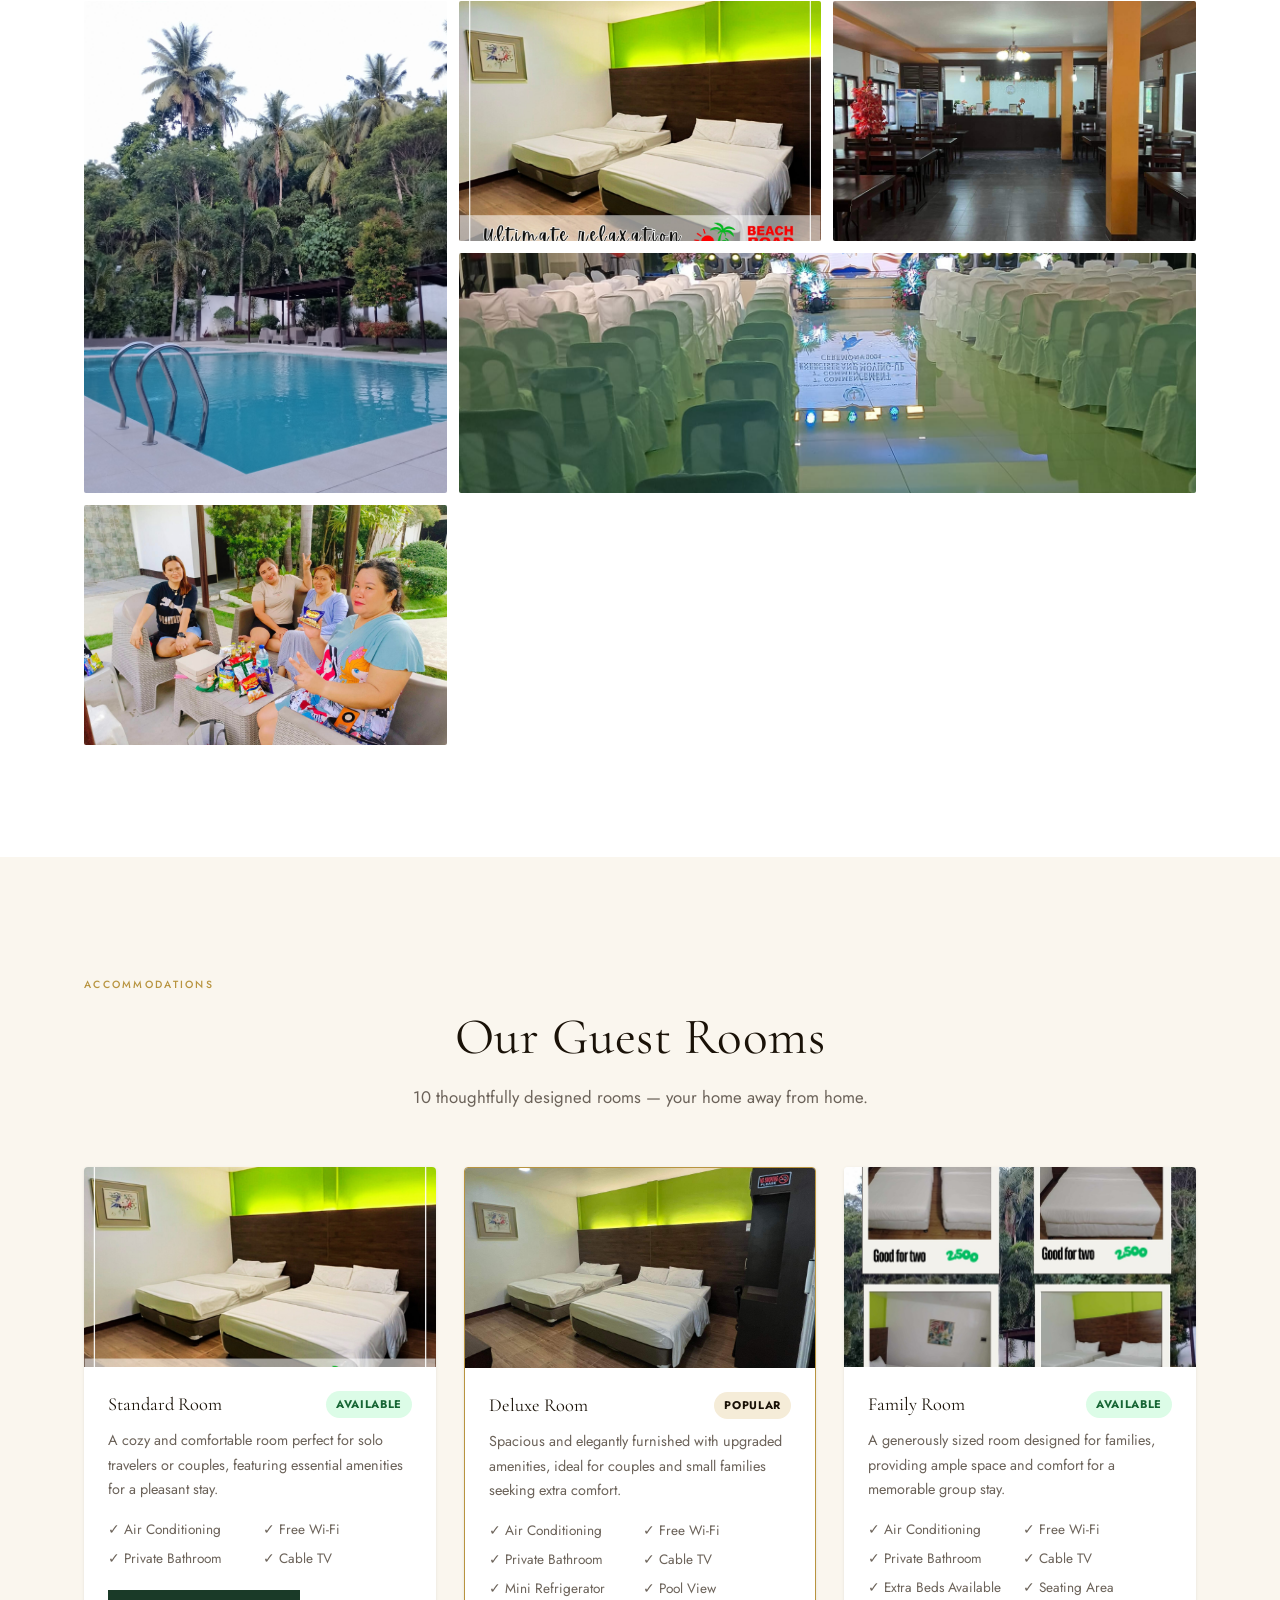
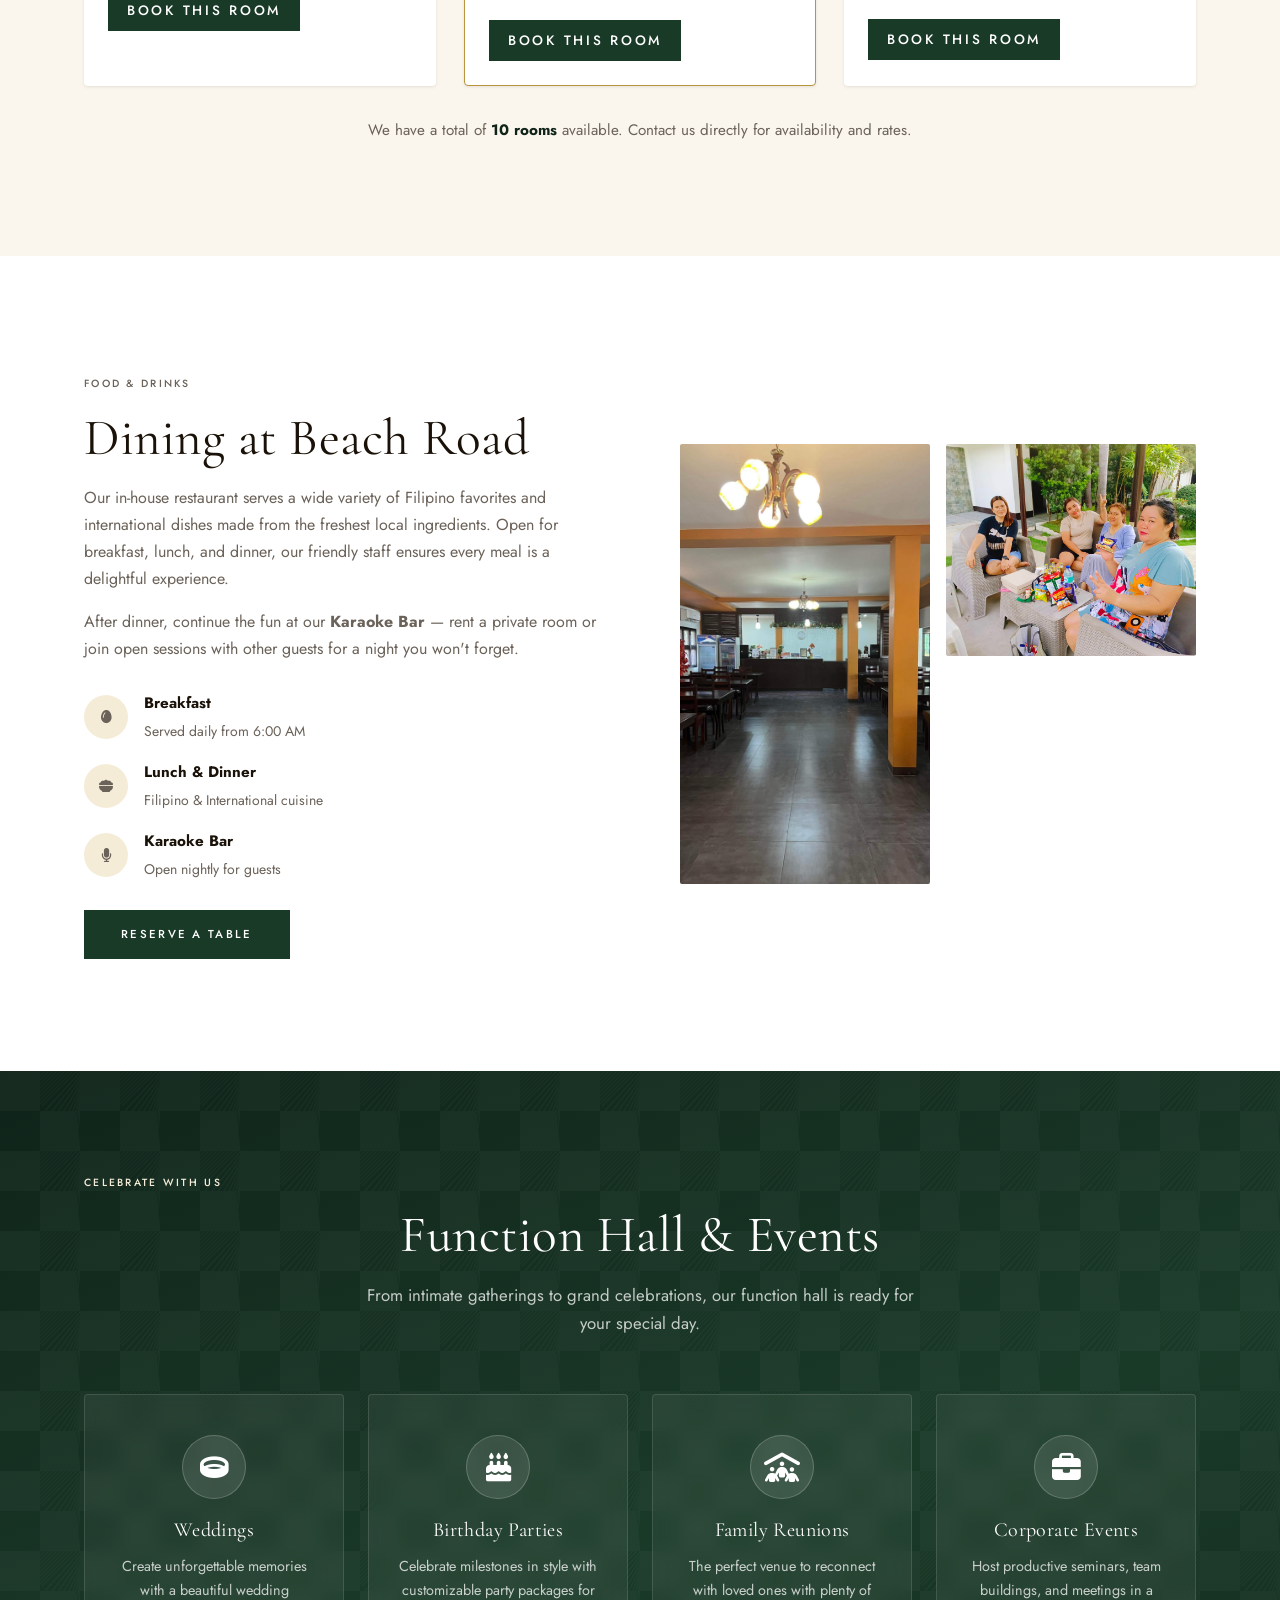
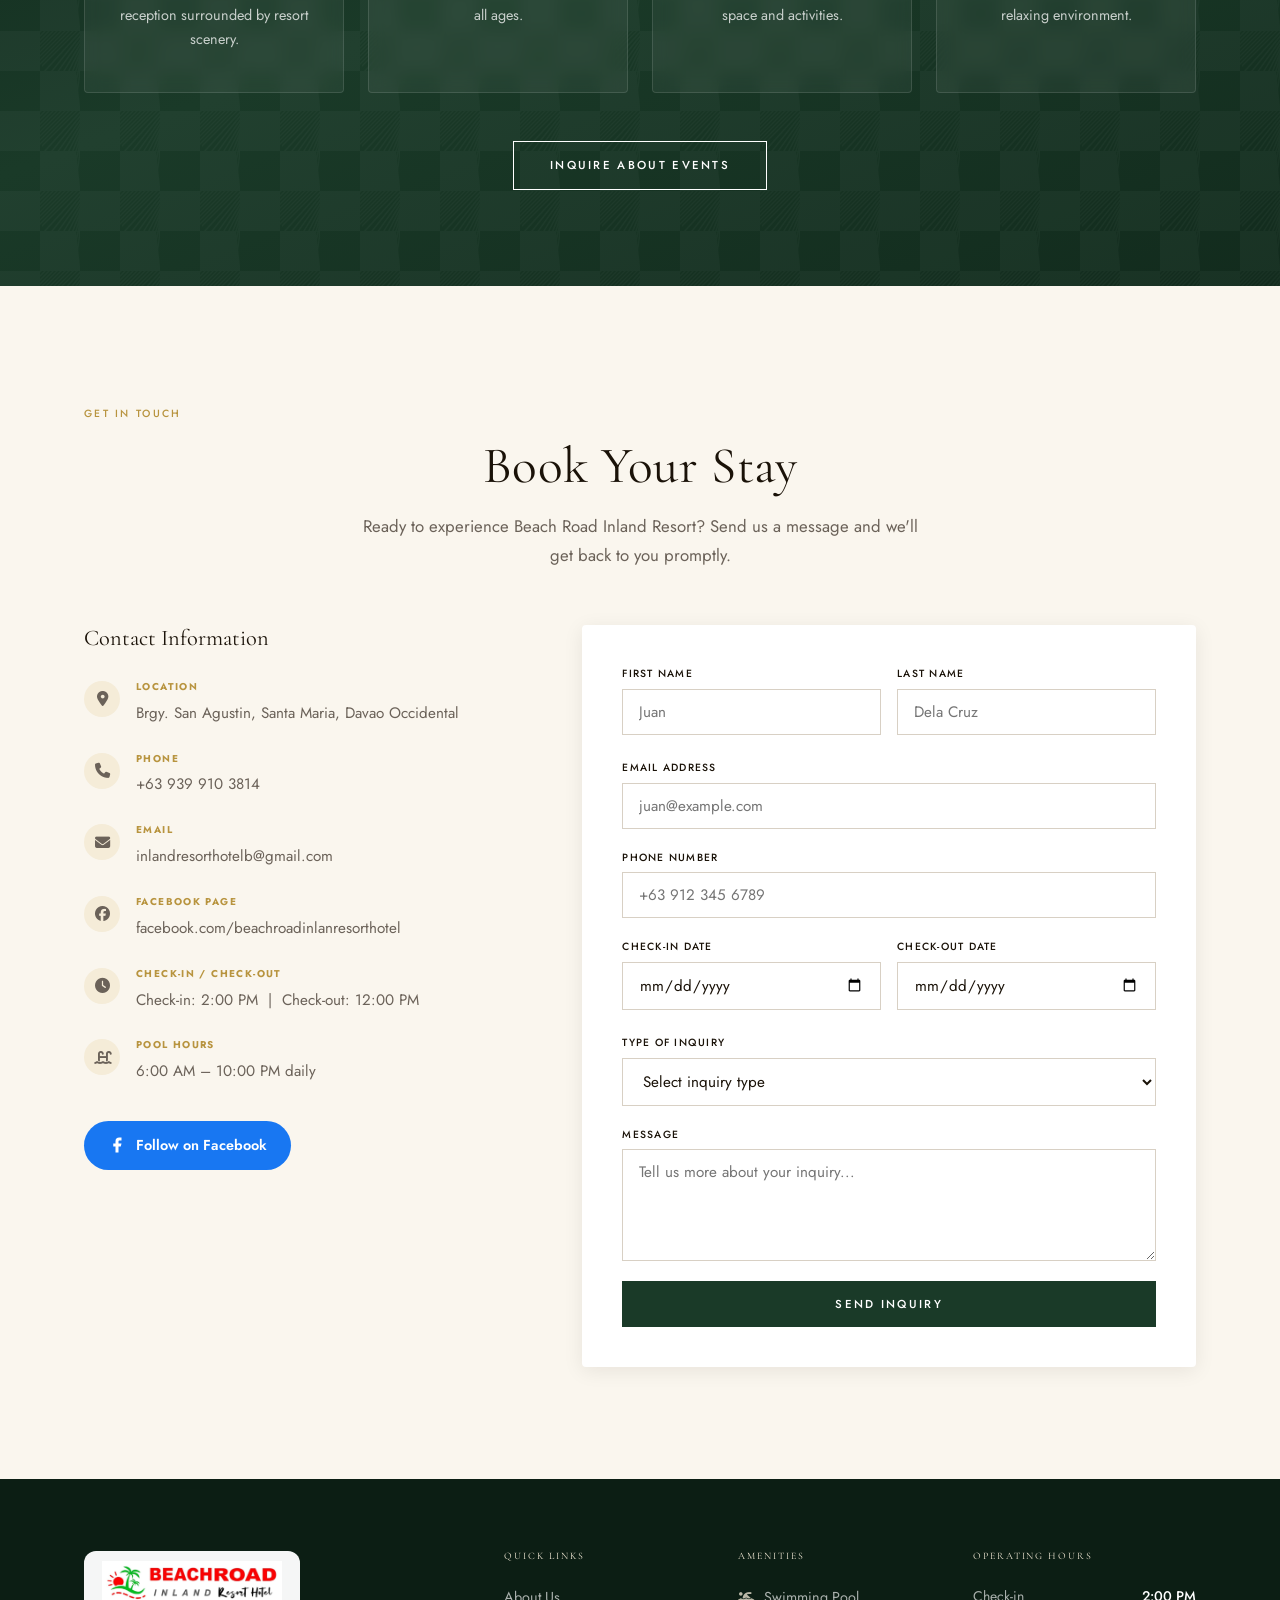
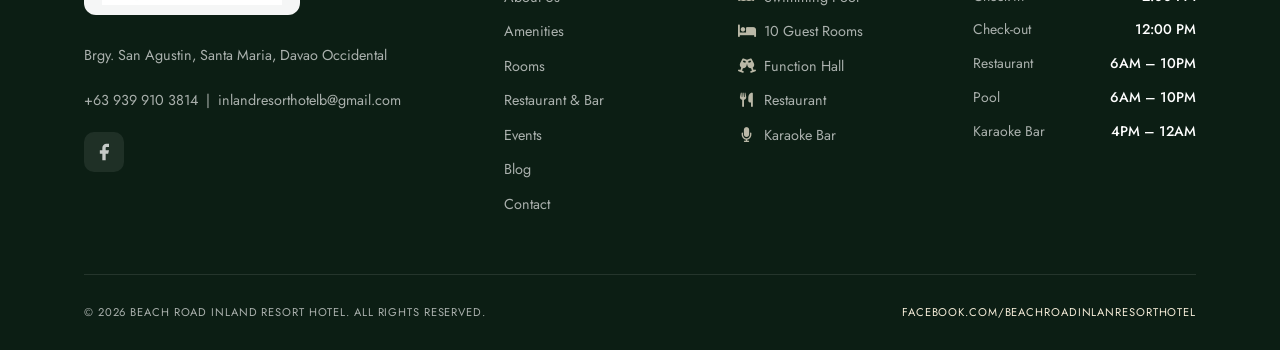
==== commit db35c8de: "Update contact info, replace stock photos with resort images" ====
--- a/index.html
+++ b/index.html
@@ -175,23 +175,23 @@
       <p class="section-desc">Discover beautiful spaces made for relaxation, celebration, and unforgettable experiences.</p>
       <div class="gallery-grid">
         <div class="gallery-item gi-tall">
-          <img src="https://images.unsplash.com/photo-1566073771259-6a8506099945?w=800&h=900&fit=crop&q=80&auto=format" alt="Resort Swimming Pool" loading="lazy" />
+          <img src="images/pool.jpg" alt="Resort Swimming Pool" loading="lazy" />
           <div class="gallery-caption">Swimming Pool</div>
         </div>
         <div class="gallery-item">
-          <img src="https://images.unsplash.com/photo-1631049307264-da0ec9d70304?w=700&h=420&fit=crop&q=80&auto=format" alt="Guest Room" loading="lazy" />
+          <img src="images/two_queenbed.jpg" alt="Guest Room" loading="lazy" />
           <div class="gallery-caption">Guest Rooms</div>
         </div>
         <div class="gallery-item">
-          <img src="https://images.unsplash.com/photo-1414235077428-338989a2e8c0?w=700&h=420&fit=crop&q=80&auto=format" alt="Restaurant" loading="lazy" />
+          <img src="images/restaurant.jpg" alt="Restaurant" loading="lazy" />
           <div class="gallery-caption">Restaurant</div>
         </div>
         <div class="gallery-item gi-wide">
-          <img src="https://images.unsplash.com/photo-1519167758481-83f550bb49b3?w=1000&h=480&fit=crop&q=80&auto=format" alt="Function Hall" loading="lazy" />
+          <img src="images/function_hall.jpg" alt="Function Hall" loading="lazy" />
           <div class="gallery-caption">Function Hall &amp; Events</div>
         </div>
         <div class="gallery-item">
-          <img src="https://images.unsplash.com/photo-1516997121675-4c2d1684aa3e?w=700&h=420&fit=crop&q=80&auto=format" alt="Karaoke Bar" loading="lazy" />
+          <img src="images/client_having_fun.jpg" alt="Happy Guests" loading="lazy" />
           <div class="gallery-caption">Karaoke Bar</div>
         </div>
       </div>
@@ -359,7 +359,21 @@
             <span class="c-icon"><i class="fa-solid fa-location-dot"></i></span>
             <div>
               <strong>Location</strong>
-              <span>Beach Road Inland Resort Hotel</span>
+              <span>Brgy. San Agustin, Santa Maria, Davao Occidental</span>
+            </div>
+          </div>
+          <div class="contact-item">
+            <span class="c-icon"><i class="fa-solid fa-phone"></i></span>
+            <div>
+              <strong>Phone</strong>
+              <a href="tel:+639399103814">+63 939 910 3814</a>
+            </div>
+          </div>
+          <div class="contact-item">
+            <span class="c-icon"><i class="fa-solid fa-envelope"></i></span>
+            <div>
+              <strong>Email</strong>
+              <a href="mailto:inlandresorthotelb@gmail.com">inlandresorthotelb@gmail.com</a>
             </div>
           </div>
           <div class="contact-item">
@@ -453,7 +467,8 @@
           <div class="footer-logo">
             <img src="images/beachroad-logo.png" alt="Beach Road Inland Resort Hotel" class="footer-logo-img" />
           </div>
-          <p>Your perfect tropical retreat — swimming pool, cozy rooms, events venue, dining, and karaoke all in one place.</p>
+          <p>Brgy. San Agustin, Santa Maria, Davao Occidental</p>
+          <p><a href="tel:+639399103814" style="color:inherit">+63 939 910 3814</a> &nbsp;|&nbsp; <a href="mailto:inlandresorthotelb@gmail.com" style="color:inherit">inlandresorthotelb@gmail.com</a></p>
           <a href="https://www.facebook.com/beachroadinlanresorthotel" target="_blank" rel="noopener noreferrer" class="footer-social">
             <svg viewBox="0 0 24 24" fill="currentColor" width="20" height="20"><path d="M18 2h-3a5 5 0 0 0-5 5v3H7v4h3v8h4v-8h3l1-4h-4V7a1 1 0 0 1 1-1h3z"/></svg>
           </a>
--- a/styles.css
+++ b/styles.css
@@ -250,7 +250,7 @@
   display: flex;
   align-items: center;
   justify-content: center;
-  background-image: url('https://images.unsplash.com/photo-1566073771259-6a8506099945?w=1920&h=1080&fit=crop&q=85&auto=format');
+  background-image: url('images/pool.jpg');
   background-size: cover;
   background-position: center;
   overflow: hidden;
@@ -409,7 +409,7 @@
   width: 75%;
   height: 70%;
   top: 0; left: 0;
-  background-image: url('https://images.unsplash.com/photo-1582719478250-c89cae4dc85b?w=800&h=600&fit=crop&q=80&auto=format');
+  background-image: url('images/client_happy_thoughts.jpg');
   background-size: cover;
   background-position: center;
 }
@@ -417,7 +417,7 @@
   width: 60%;
   height: 55%;
   bottom: 0; right: 0;
-  background-image: url('https://images.unsplash.com/photo-1571896349842-33c89424de2d?w=700&h=500&fit=crop&q=80&auto=format');
+  background-image: url('images/family_enjoying.jpg');
   background-size: cover;
   background-position: center;
 }
@@ -586,17 +586,17 @@
   background-position: center;
 }
 .room-standard {
-  background-image: url('https://images.unsplash.com/photo-1631049307264-da0ec9d70304?w=800&h=400&fit=crop&q=80&auto=format');
+  background-image: url('images/two_queenbed.jpg');
   background-size: cover;
   background-position: center;
 }
 .room-deluxe {
-  background-image: url('https://images.unsplash.com/photo-1578683010236-d716f9a3f461?w=800&h=400&fit=crop&q=80&auto=format');
+  background-image: url('images/two queen bed.jpg');
   background-size: cover;
   background-position: center;
 }
 .room-family {
-  background-image: url('https://images.unsplash.com/photo-1540518614846-7eded433c457?w=800&h=400&fit=crop&q=80&auto=format');
+  background-image: url('images/room prices.jpg');
   background-size: cover;
   background-position: center;
 }
@@ -681,12 +681,12 @@
 }
 .d-img-1 {
   grid-row: span 2;
-  background-image: url('https://images.unsplash.com/photo-1414235077428-338989a2e8c0?w=700&h=700&fit=crop&q=80&auto=format');
+  background-image: url('images/restaurant.jpg');
   background-size: cover;
   background-position: center;
 }
 .d-img-2 {
-  background-image: url('https://images.unsplash.com/photo-1516997121675-4c2d1684aa3e?w=600&h=350&fit=crop&q=80&auto=format');
+  background-image: url('images/client_having_fun.jpg');
   background-size: cover;
   background-position: center;
 }
@@ -1002,7 +1002,7 @@
   content: '';
   position: absolute;
   inset: 0;
-  background: url('https://images.unsplash.com/photo-1507525428034-b723cf961d3e?w=1400&auto=format&fit=crop&q=60') center/cover no-repeat;
+  background: url('images/function_hall.jpg') center/cover no-repeat;
   opacity: 0.22;
 }
 .page-hero-overlay {
